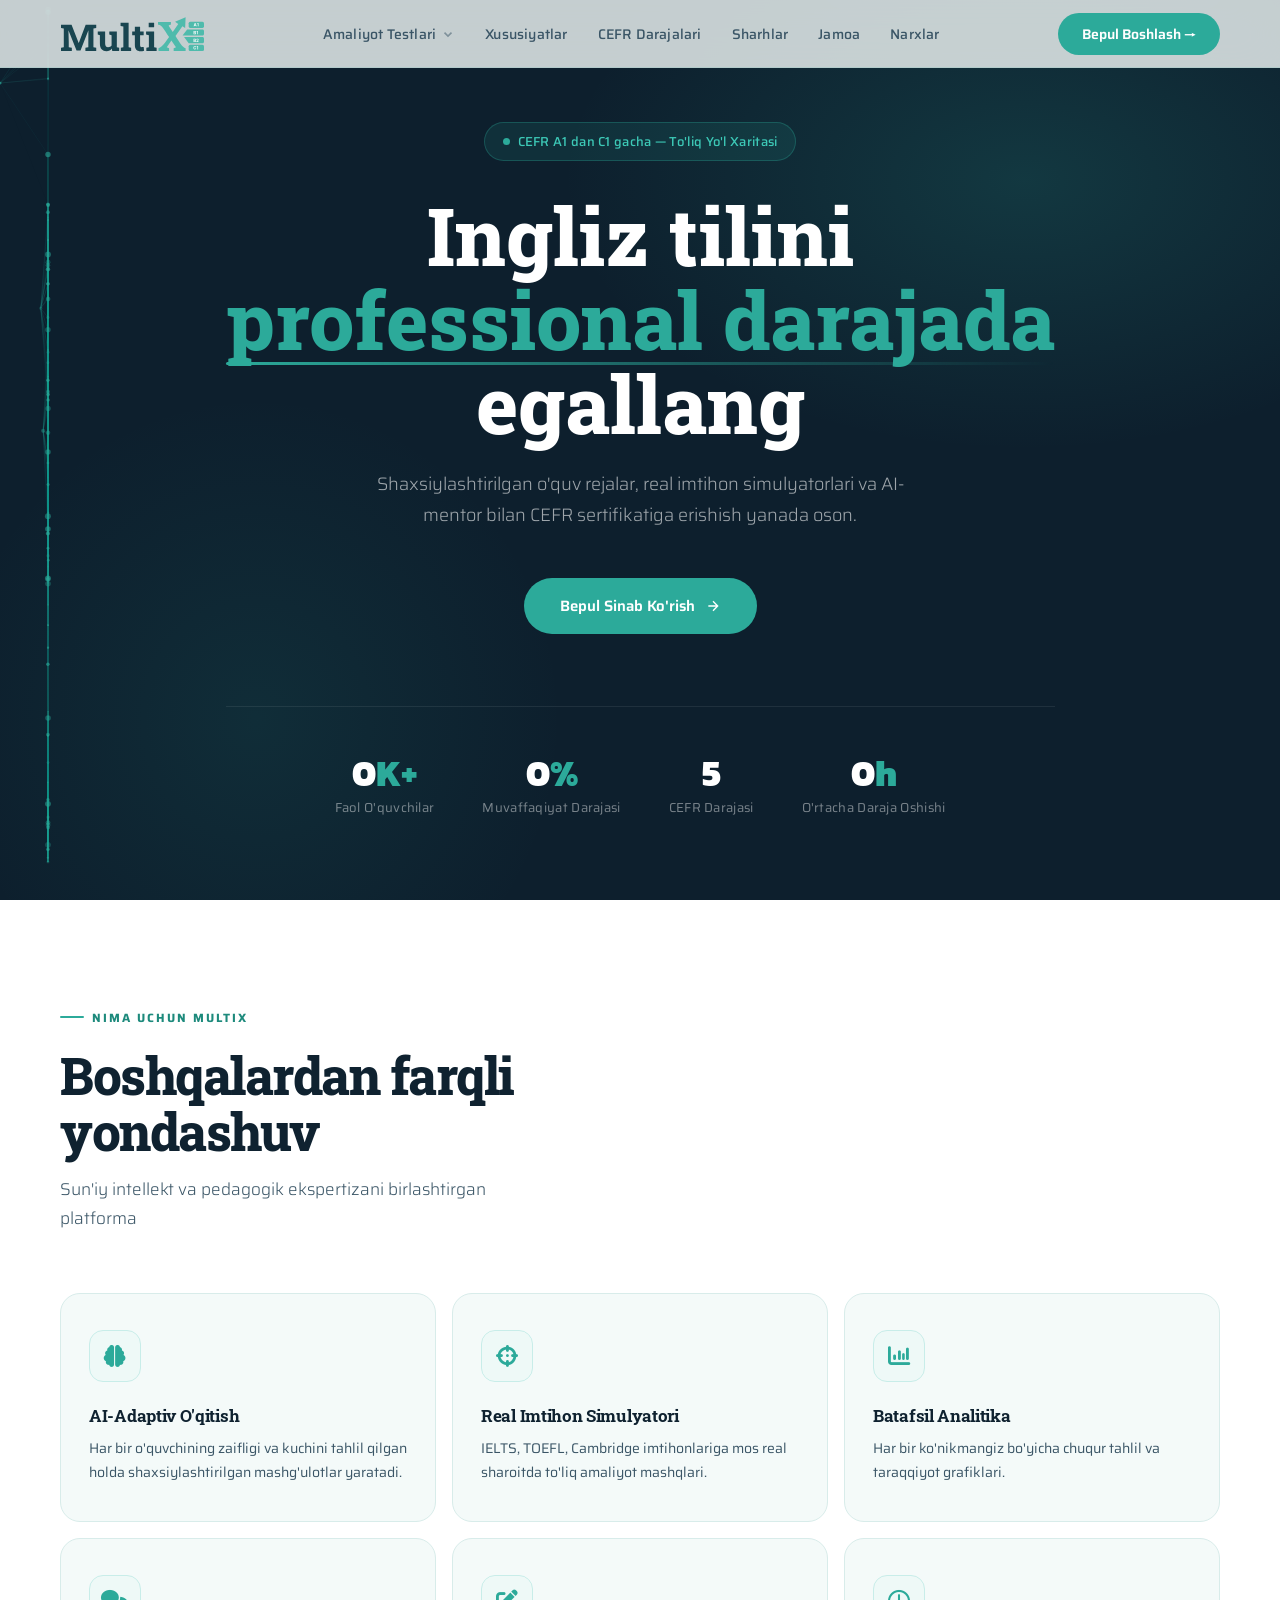
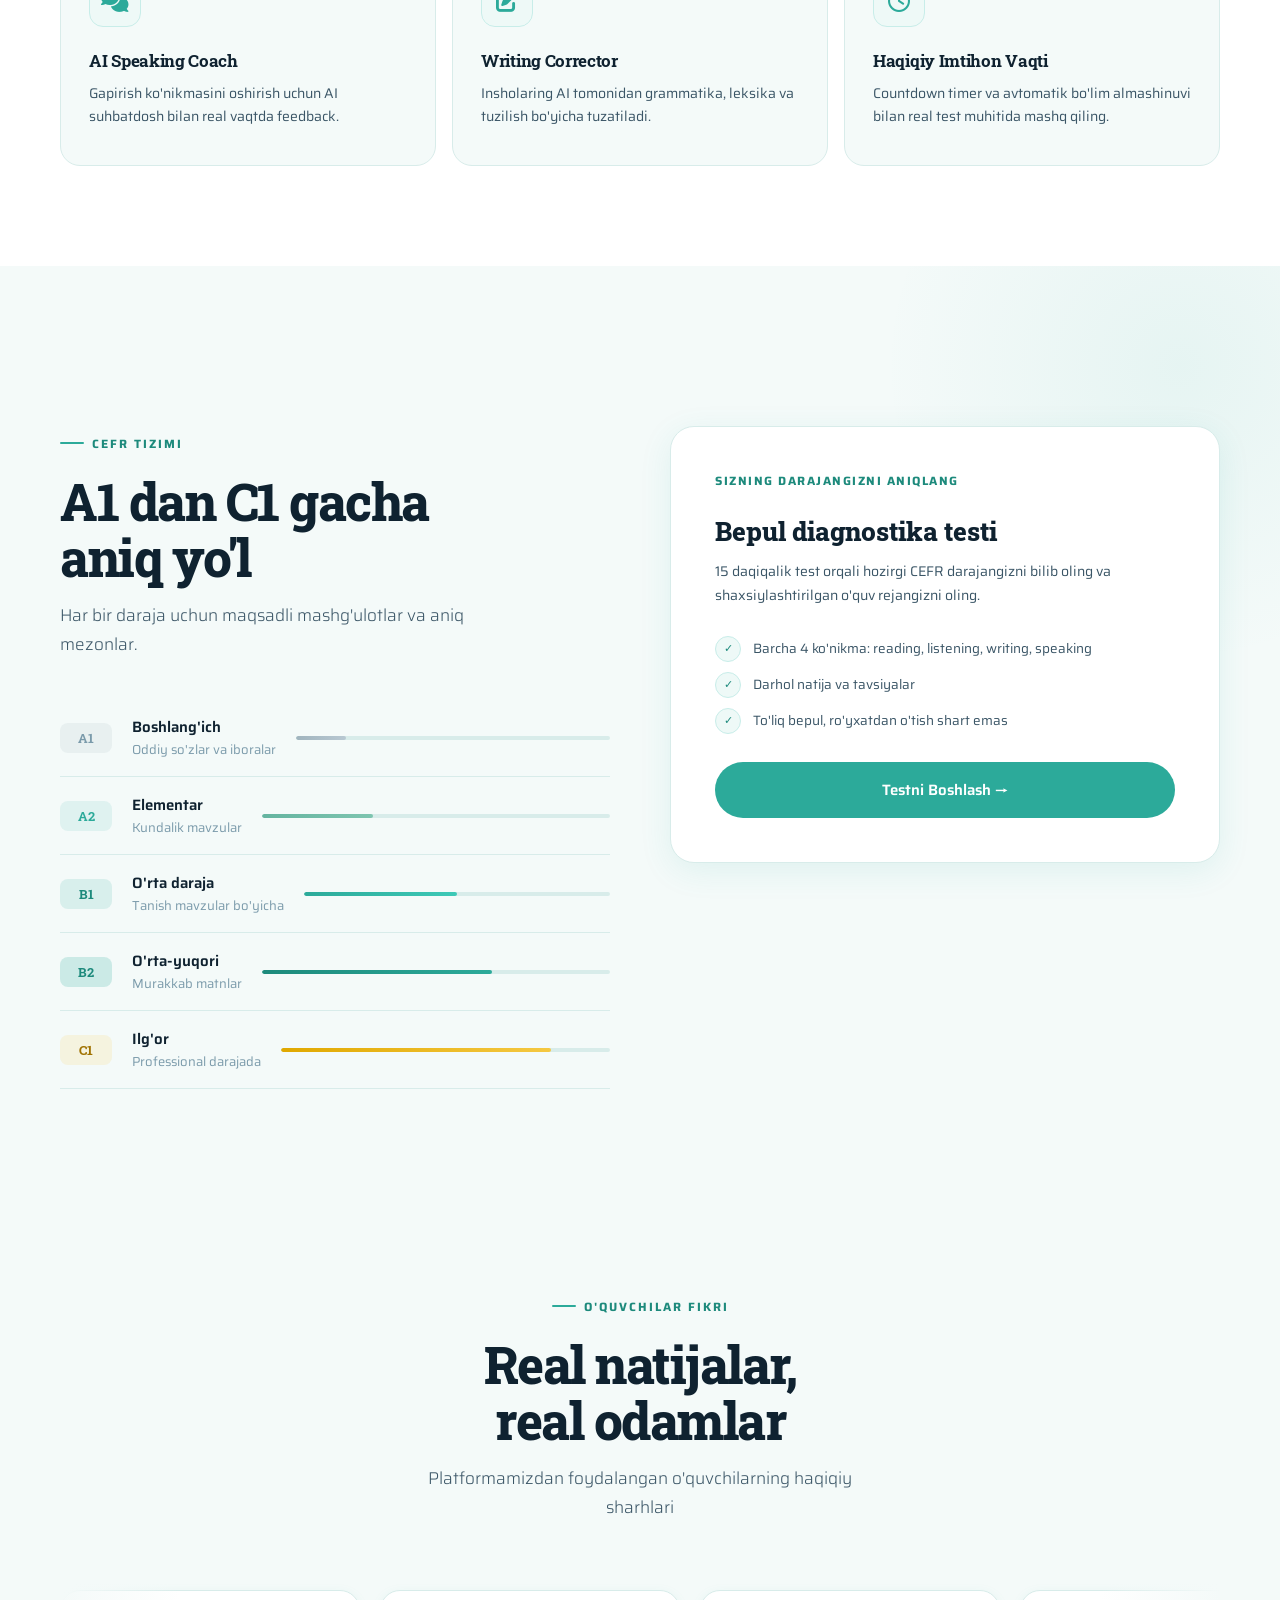
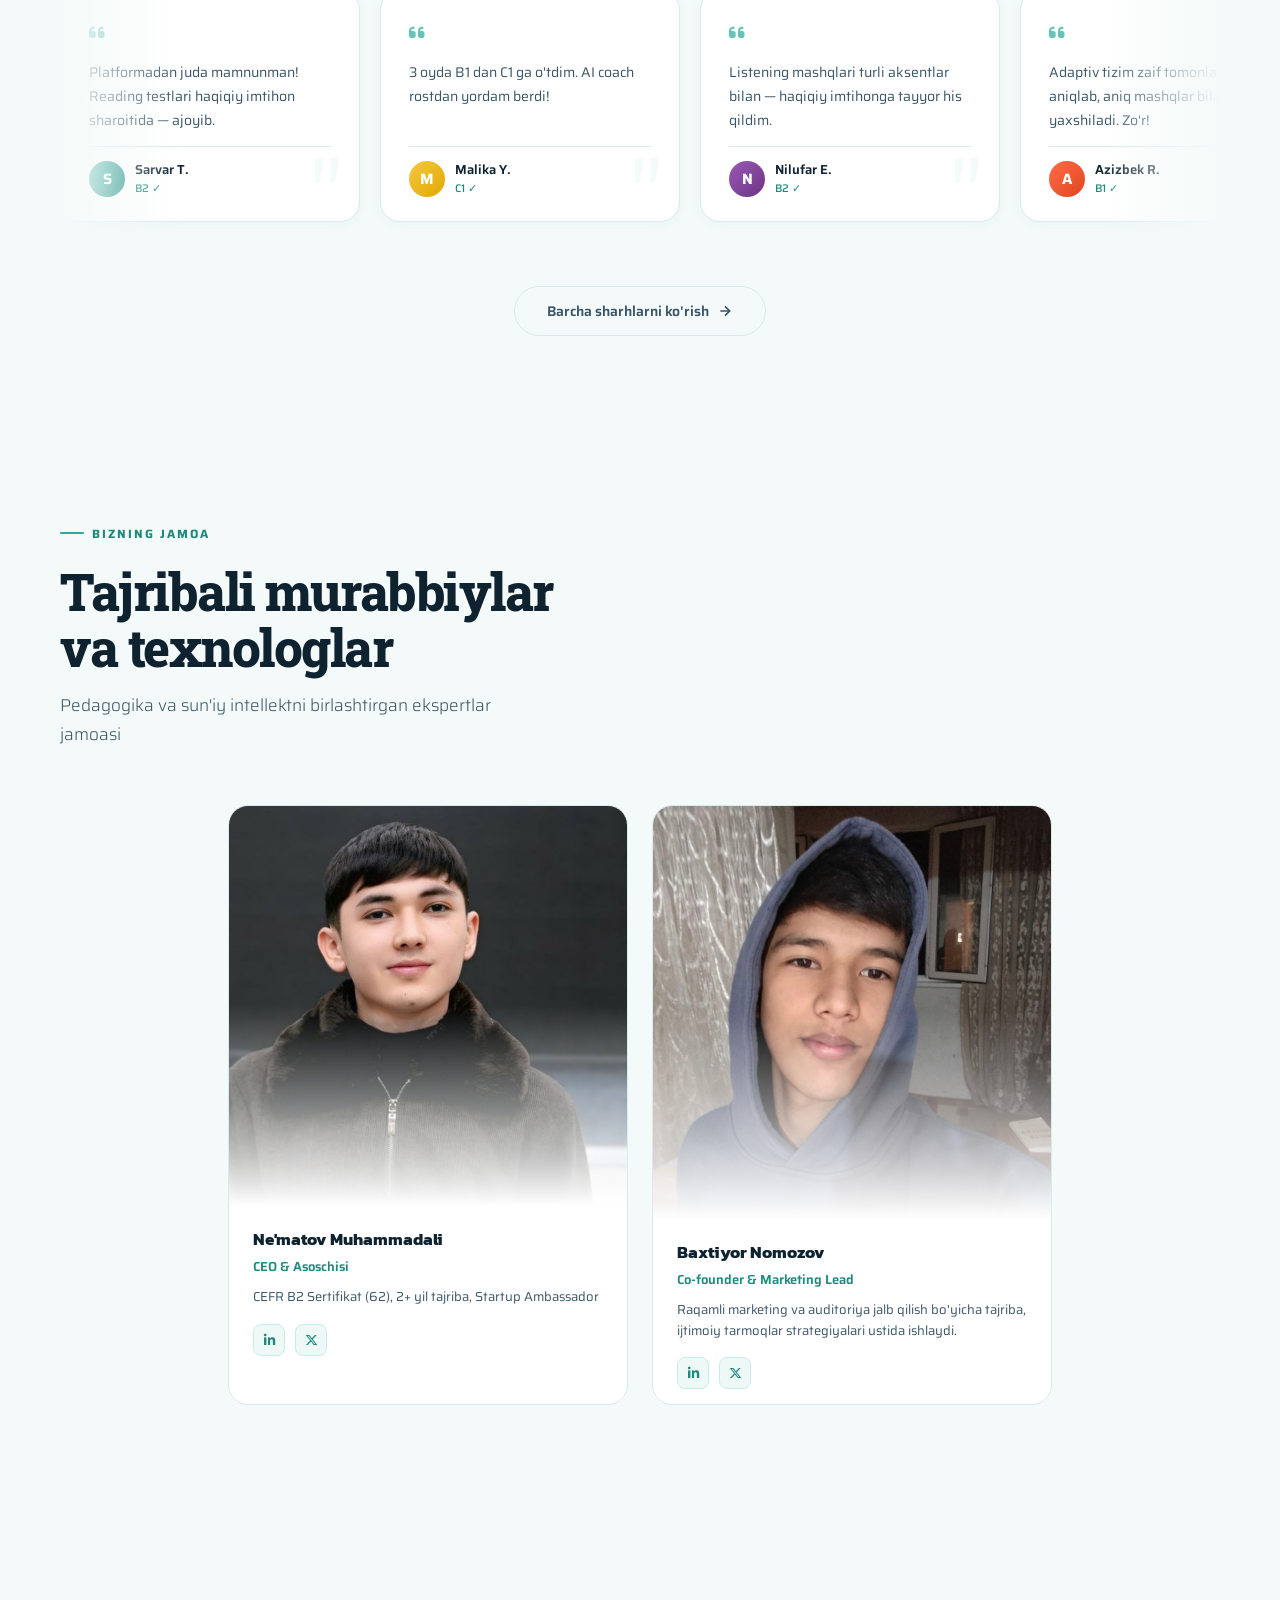
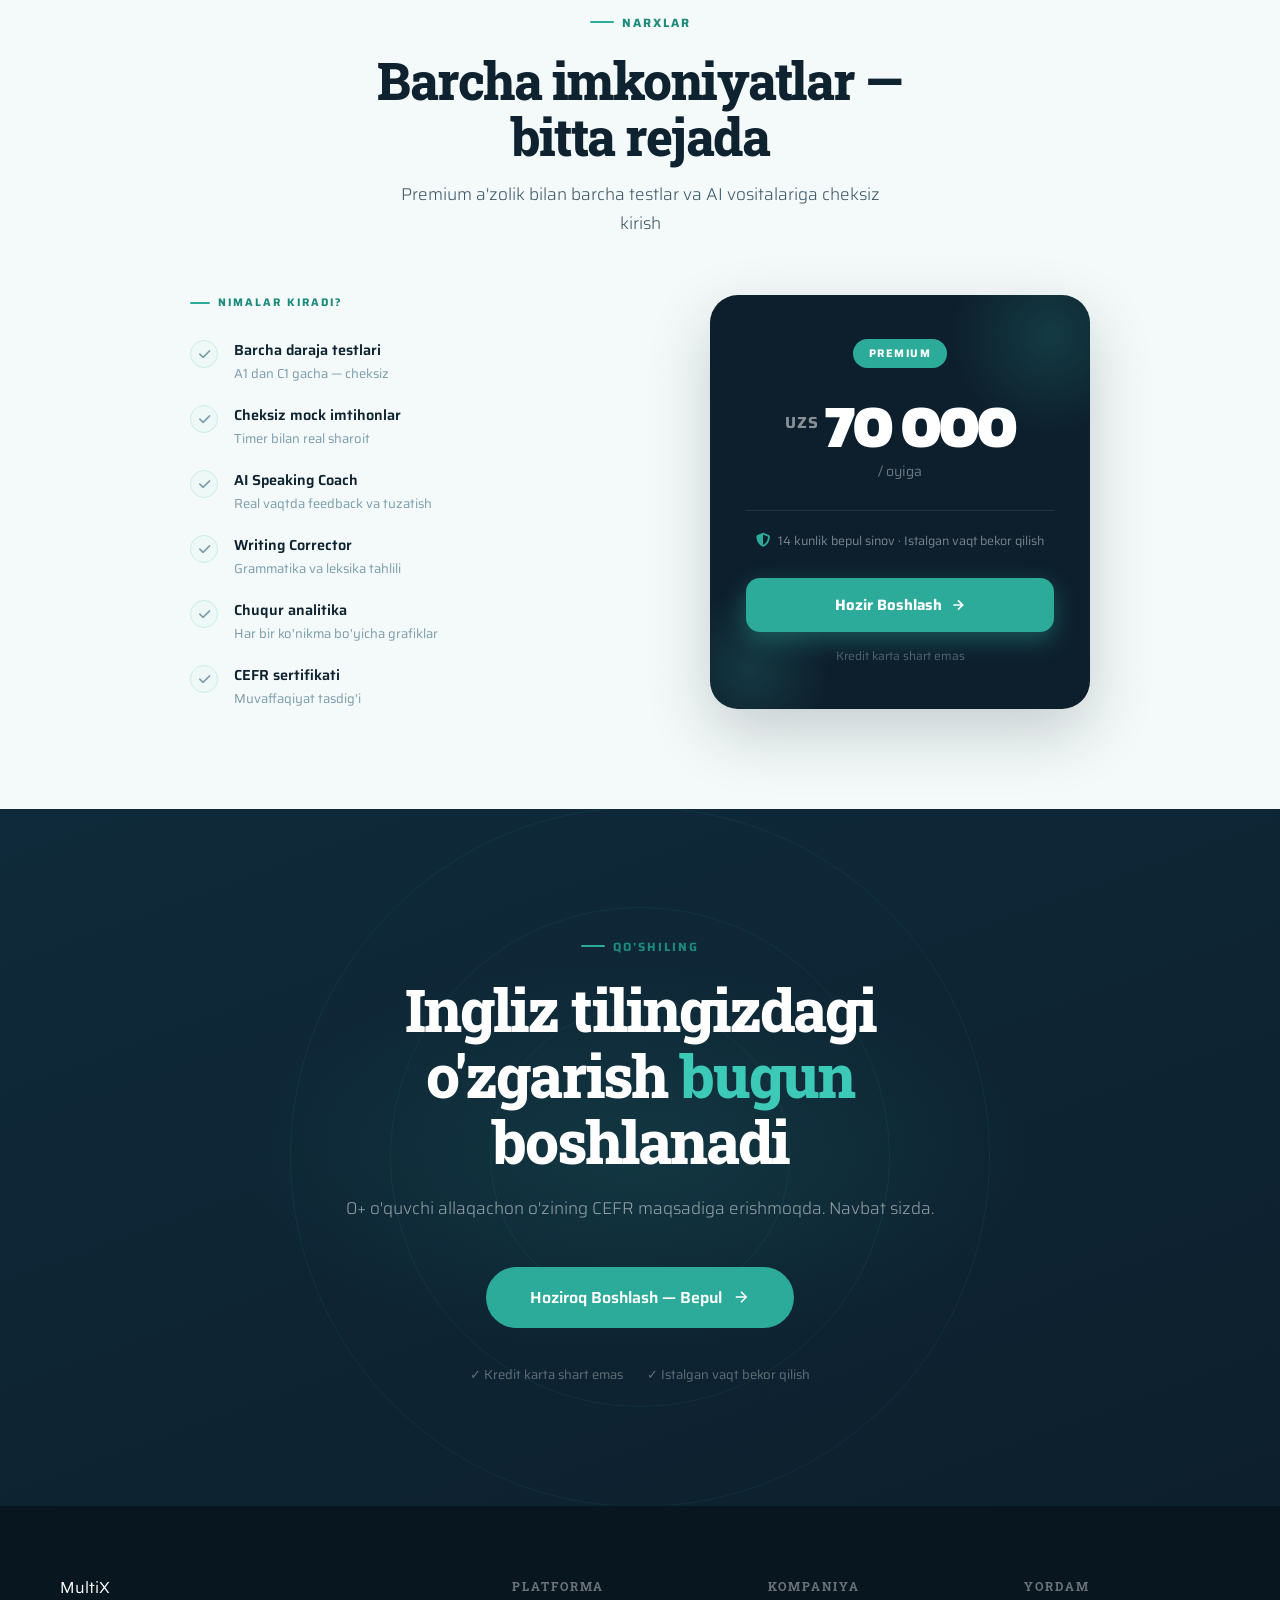
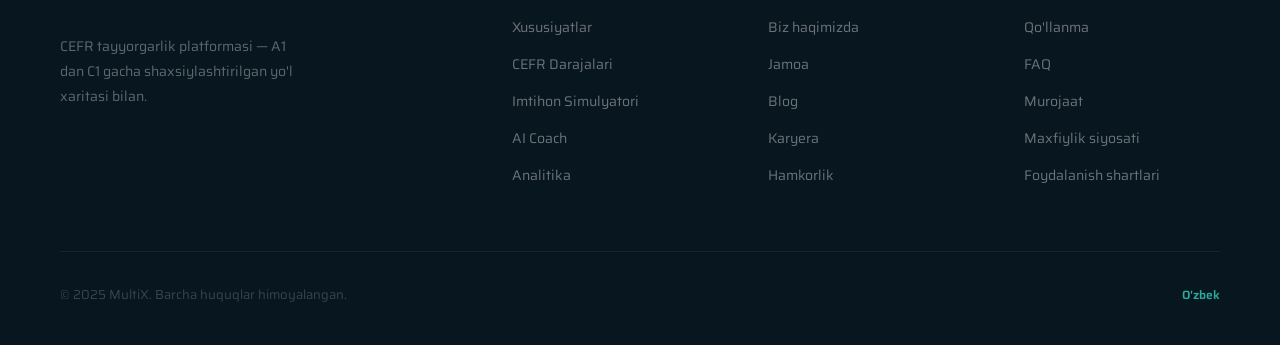
==== index.html @ 6c7e7032 "first commit" ====
<!DOCTYPE html>
<html lang="uz">
<head>
<meta charset="UTF-8">
<meta name="viewport" content="width=device-width, initial-scale=1.0">
<title>MultiX — CEFR Tayyorgarlik Platformasi</title>
<link rel="stylesheet" href="./Static/main.css">
<link rel="stylesheet" href="https://cdnjs.cloudflare.com/ajax/libs/font-awesome/6.5.0/css/all.min.css" crossorigin="anonymous"/>
<link href="https://fonts.googleapis.com/css2?family=Saira:wght@300;400;500;600;700;800&family=Roboto+Slab:wght@700;800&family=Kanit:wght@700;800&display=swap" rel="stylesheet">
<style>
.mi-reading  { background:linear-gradient(135deg,#1a3a5c,#234d7a); color:#5bb8ff; }
.mi-writing  { background:linear-gradient(135deg,#1a3a2c,#23613e); color:#4ede8a; }
.mi-listen   { background:linear-gradient(135deg,#3a1a4d,#5c2878); color:#c47eff; }
.mi-speaking { background:linear-gradient(135deg,#3d2a14,#6b4820); color:#ffaa55; }
.mi-mock     { background:linear-gradient(135deg,#1d2f3a,#244155); color:#4ec8ff; }
.mi-vocab    { background:linear-gradient(135deg,#2a1a3a,#4a2860); color:#e07fff; }
</style>
</head>
<body>

<div class="cursor" id="cursor"></div>
<div class="cursor-ring" id="cursorRing"></div>

<nav id="mainNav">
  <img class="logo" src="./Logo/MultiX.svg" alt="">
  <ul class="nav-links">
    <li id="navPractice">
      <button class="nav-dropdown-trigger" onclick="toggleDropdown('navPractice')">
        Amaliyot Testlari
        <svg class="nav-chevron" viewBox="0 0 20 20" fill="none" stroke="currentColor" stroke-width="2.2"><path d="M5 8l5 5 5-5"/></svg>
      </button>
      <div class="mega-dropdown">
        <div class="mega-header">CEFR ko'nikmalar bo'yicha</div>
        <div class="mega-grid">
          <a href="./Pages/dashboard.html" class="mega-item">
            <span class="mega-icon mi-reading"><i class="fa-solid fa-book-open"></i></span>
            <span class="mega-text">
              <span class="mega-title">Reading Test <span class="mega-badge new">Faol</span></span>
              <span class="mega-desc">Akademik matnlarni o'qib, savollarga javob bering</span>
            </span>
          </a>
          <a href="#" class="mega-item locked">
            <span class="mega-icon mi-writing"><i class="fa-solid fa-pen-nib"></i></span>
            <span class="mega-text">
              <span class="mega-title">Writing Test <span class="mega-badge soon">Tez Kunda</span></span>
              <span class="mega-desc">Insholar yozing, AI tuzatsin va ball bersin</span>
            </span>
          </a>
          <a href="./Pages/dashboard.html" class="mega-item">
            <span class="mega-icon mi-listen"><i class="fa-solid fa-headphones-simple"></i></span>
            <span class="mega-text">
              <span class="mega-title">Listening Test <span class="mega-badge new">Faol</span></span>
              <span class="mega-desc">Real audio parchalari, turli aksentlar bilan</span>
            </span>
          </a>
          <a href="#" class="mega-item locked">
            <span class="mega-icon mi-speaking"><i class="fa-solid fa-microphone-lines"></i></span>
            <span class="mega-text">
              <span class="mega-title">Speaking Test <span class="mega-badge soon">Tez Kunda</span></span>
              <span class="mega-desc">AI suhbatdosh bilan real intervyu muhiti</span>
            </span>
          </a>
          <a href="#" class="mega-item locked">
            <span class="mega-icon mi-mock"><i class="fa-solid fa-circle-check"></i></span>
            <span class="mega-text">
              <span class="mega-title">To'liq Mock Imtihon <span class="mega-badge soon">Tez Kunda</span></span>
              <span class="mega-desc">Timer bilan haqiqiy imtihon sharoiti</span>
            </span>
          </a>
          <a href="#" class="mega-item locked">
            <span class="mega-icon mi-vocab"><i class="fa-solid fa-spell-check"></i></span>
            <span class="mega-text">
              <span class="mega-title">Vocabulary Builder <span class="mega-badge soon">Tez Kunda</span></span>
              <span class="mega-desc">CEFR darajasiga mos so'zlar va flashcard</span>
            </span>
          </a>
        </div>
      </div>
    </li>
    <li><a href="#features">Xususiyatlar</a></li>
    <li><a href="#levels">CEFR Darajalari</a></li>
    <li><a href="#testimonials">Sharhlar</a></li>
    <li><a href="#team">Jamoa</a></li>
    <li><a href="#plans">Narxlar</a></li>
  </ul>
  <a href="./Pages/auth.html" class="nav-cta">Bepul Boshlash →</a>
</nav>

<!-- HERO -->
<section class="hero" id="home">
  <div class="hero-gradient"></div>
  <canvas id="heroCanvas"></canvas>
  <div class="hero-content">
    <div class="hero-badge"><div class="badge-dot"></div>CEFR A1 dan C1 gacha — To'liq Yo'l Xaritasi</div>
    <h1>Ingliz tilini<br><span class="line-teal">professional darajada</span><br>egallang</h1>
    <p>Shaxsiylashtirilgan o'quv rejalar, real imtihon simulyatorlari va AI-mentor bilan CEFR sertifikatiga erishish yanada oson.</p>
    <div class="hero-actions">
      <a href="./Pages/auth.html" class="btn-primary">
        Bepul Sinab Ko'rish
        <svg width="16" height="16" viewBox="0 0 24 24" fill="none" stroke="currentColor" stroke-width="2"><path d="M5 12h14M12 5l7 7-7 7"/></svg>
      </a>
    </div>
    <div class="hero-stats">
      <div class="stat-item"><div class="stat-num">0<span>K+</span></div><div class="stat-label">Faol O'quvchilar</div></div>
      <div class="stat-item"><div class="stat-num">0<span>%</span></div><div class="stat-label">Muvaffaqiyat Darajasi</div></div>
      <div class="stat-item"><div class="stat-num">5</div><div class="stat-label">CEFR Darajasi</div></div>
      <div class="stat-item"><div class="stat-num">0<span>h</span></div><div class="stat-label">O'rtacha Daraja Oshishi</div></div>
    </div>
  </div>
</section>

<!-- FEATURES -->
<section class="features" id="features">
  <div class="container">
    <div class="reveal">
      <div class="section-tag">Nima uchun MultiX</div>
      <h2 class="section-title">Boshqalardan farqli<br>yondashuv</h2>
      <p class="section-sub">Sun'iy intellekt va pedagogik ekspertizani birlashtirgan platforma</p>
    </div>
    <div class="features-grid reveal">
      <div class="feature-card"><div class="feature-icon"><i style="color:#2caa9a" class="fa-solid fa-brain"></i></div><h3>AI-Adaptiv O'qitish</h3><p>Har bir o'quvchining zaifligi va kuchini tahlil qilgan holda shaxsiylashtirilgan mashg'ulotlar yaratadi.</p></div>
      <div class="feature-card"><div class="feature-icon"><i style="color:#2caa9a" class="fa-solid fa-crosshairs"></i></div><h3>Real Imtihon Simulyatori</h3><p>IELTS, TOEFL, Cambridge imtihonlariga mos real sharoitda to'liq amaliyot mashqlari.</p></div>
      <div class="feature-card"><div class="feature-icon"><i style="color:#2caa9a" class="fa-solid fa-chart-column"></i></div><h3>Batafsil Analitika</h3><p>Har bir ko'nikmangiz bo'yicha chuqur tahlil va taraqqiyot grafiklari.</p></div>
      <div class="feature-card"><div class="feature-icon"><i style="color:#2caa9a" class="fa-solid fa-comments"></i></div><h3>AI Speaking Coach</h3><p>Gapirish ko'nikmasini oshirish uchun AI suhbatdosh bilan real vaqtda feedback.</p></div>
      <div class="feature-card"><div class="feature-icon"><i style="color:#2caa9a" class="fa-solid fa-pen-to-square"></i></div><h3>Writing Corrector</h3><p>Insholaring AI tomonidan grammatika, leksika va tuzilish bo'yicha tuzatiladi.</p></div>
      <div class="feature-card"><div class="feature-icon"><i style="color:#2caa9a" class="fa-regular fa-clock"></i></div><h3>Haqiqiy Imtihon Vaqti</h3><p>Countdown timer va avtomatik bo'lim almashinuvi bilan real test muhitida mashq qiling.</p></div>
    </div>
  </div>
</section>

<!-- CEFR LEVELS -->
<section class="levels" id="levels">
  <div class="container">
    <div class="levels-flex">
      <div class="levels-left reveal">
        <div class="section-tag">CEFR Tizimi</div>
        <h2 class="section-title">A1 dan C1 gacha<br>aniq yo'l</h2>
        <p class="section-sub" style="margin-bottom:40px">Har bir daraja uchun maqsadli mashg'ulotlar va aniq mezonlar.</p>
        <div class="level-bar">
          <div class="level-badge" style="background:rgba(160,180,190,0.15);color:#7a9aaa">A1</div>
          <div><div class="level-name">Boshlang'ich</div><div class="level-desc">Oddiy so'zlar va iboralar</div></div>
          <div class="level-track"><div class="level-fill" style="width:16%;background:linear-gradient(90deg,#a0b4be,#b8c8d2)"></div></div>
        </div>
        <div class="level-bar">
          <div class="level-badge" style="background:rgba(44,170,154,0.1);color:#2caa9a">A2</div>
          <div><div class="level-name">Elementar</div><div class="level-desc">Kundalik mavzular</div></div>
          <div class="level-track"><div class="level-fill" style="width:32%;background:linear-gradient(90deg,#64b4a0,#7ec5b0)"></div></div>
        </div>
        <div class="level-bar">
          <div class="level-badge" style="background:rgba(44,170,154,0.14);color:#1d8a7c">B1</div>
          <div><div class="level-name">O'rta daraja</div><div class="level-desc">Tanish mavzular bo'yicha</div></div>
          <div class="level-track"><div class="level-fill" style="width:50%;background:linear-gradient(90deg,#2caa9a,#3dc9b7)"></div></div>
        </div>
        <div class="level-bar">
          <div class="level-badge" style="background:rgba(44,170,154,0.2);color:#1d8a7c">B2</div>
          <div><div class="level-name">O'rta-yuqori</div><div class="level-desc">Murakkab matnlar</div></div>
          <div class="level-track"><div class="level-fill" style="width:66%;background:linear-gradient(90deg,#1d8a7c,#2caa9a)"></div></div>
        </div>
        <div class="level-bar">
          <div class="level-badge" style="background:rgba(245,200,66,0.14);color:#a07200">C1</div>
          <div><div class="level-name">Ilg'or</div><div class="level-desc">Professional darajada</div></div>
          <div class="level-track"><div class="level-fill" style="width:82%;background:linear-gradient(90deg,#e0a800,#f5c842)"></div></div>
        </div>
      </div>
      <div class="levels-right reveal reveal-delay-2">
        <div style="background:#fff;border-radius:24px;padding:44px;border:1px solid #d8ecea;box-shadow:0 8px 32px rgba(44,170,154,0.1)">
          <div style="font-size:12px;color:#1d8a7c;font-weight:700;text-transform:uppercase;letter-spacing:1.5px;margin-bottom:24px">Sizning darajangizni aniqlang</div>
          <div style="font-family:'Roboto Slab',serif;font-size:26px;font-weight:800;margin-bottom:12px;color:#0f2230">Bepul diagnostika testi</div>
          <p style="font-size:14px;color:#3a5566;line-height:1.7;margin-bottom:28px">15 daqiqalik test orqali hozirgi CEFR darajangizni bilib oling va shaxsiylashtirilgan o'quv rejangizni oling.</p>
          <div style="display:flex;flex-direction:column;gap:10px;margin-bottom:28px">
            <div style="display:flex;align-items:center;gap:12px;font-size:13.5px;color:#3a5566"><div style="width:26px;height:26px;background:#eef9f7;border:1px solid #c8ede9;border-radius:50%;display:flex;align-items:center;justify-content:center;color:#1d8a7c;font-size:11px;flex-shrink:0">✓</div>Barcha 4 ko'nikma: reading, listening, writing, speaking</div>
            <div style="display:flex;align-items:center;gap:12px;font-size:13.5px;color:#3a5566"><div style="width:26px;height:26px;background:#eef9f7;border:1px solid #c8ede9;border-radius:50%;display:flex;align-items:center;justify-content:center;color:#1d8a7c;font-size:11px;flex-shrink:0">✓</div>Darhol natija va tavsiyalar</div>
            <div style="display:flex;align-items:center;gap:12px;font-size:13.5px;color:#3a5566"><div style="width:26px;height:26px;background:#eef9f7;border:1px solid #c8ede9;border-radius:50%;display:flex;align-items:center;justify-content:center;color:#1d8a7c;font-size:11px;flex-shrink:0">✓</div>To'liq bepul, ro'yxatdan o'tish shart emas</div>
          </div>
          <a href="./Pages/auth.html"><button class="btn-primary" style="width:100%;justify-content:center;border:none;cursor:pointer">Testni Boshlash →</button></a>
        </div>
      </div>
    </div>
  </div>
</section>

<!-- ══ TESTIMONIALS — auto-scroll ticker ══ -->
<section class="testimonials" id="testimonials">
  <div class="container">
    <div class="reveal" style="text-align:center;margin-bottom:56px">
      <div class="section-tag" style="justify-content:center">O'quvchilar fikri</div>
      <h2 class="section-title">Real natijalar,<br>real odamlar</h2>
      <p class="section-sub" style="margin:0 auto">Platformamizdan foydalangan o'quvchilarning haqiqiy sharhlari</p>
    </div>
  </div>

  <!-- Ticker track — duplicated for infinite loop -->
  <div class="ticker-outer" id="tickerOuter">
    <div class="ticker-track" id="tickerTrack">
      <!-- JS injects cards here (approved feedbacks) -->
      <!-- Fallback static cards shown while loading -->
      <div class="tik-card">
        <div class="tik-quote"><i class="fa-solid fa-quote-left"></i></div>
        <p class="tik-text">Platformadan juda mamnunman! Reading testlari haqiqiy imtihon sharoitida — ajoyib.</p>
        <div class="tik-author"><div class="tik-avatar" style="background:linear-gradient(135deg,#2caa9a,#1d8a7c)">S</div><div><div class="tik-name">Sarvar T.</div><div class="tik-role">B2 ✓</div></div></div>
      </div>
      <div class="tik-card">
        <div class="tik-quote"><i class="fa-solid fa-quote-left"></i></div>
        <p class="tik-text">3 oyda B1 dan C1 ga o'tdim. AI coach rostdan yordam berdi!</p>
        <div class="tik-author"><div class="tik-avatar" style="background:linear-gradient(135deg,#f5c842,#e0a800)">M</div><div><div class="tik-name">Malika Y.</div><div class="tik-role">C1 ✓</div></div></div>
      </div>
      <div class="tik-card">
        <div class="tik-quote"><i class="fa-solid fa-quote-left"></i></div>
        <p class="tik-text">Listening mashqlari turli aksentlar bilan — haqiqiy imtihonga tayyor his qildim.</p>
        <div class="tik-author"><div class="tik-avatar" style="background:linear-gradient(135deg,#9b59b6,#6c3483)">N</div><div><div class="tik-name">Nilufar E.</div><div class="tik-role">B2 ✓</div></div></div>
      </div>
      <div class="tik-card">
        <div class="tik-quote"><i class="fa-solid fa-quote-left"></i></div>
        <p class="tik-text">Adaptiv tizim zaif tomonlarimni aniqlab, aniq mashqlar bilan yaxshiladi. Zo'r!</p>
        <div class="tik-author"><div class="tik-avatar" style="background:linear-gradient(135deg,#ff6b47,#e0461e)">A</div><div><div class="tik-name">Azizbek R.</div><div class="tik-role">B1 ✓</div></div></div>
      </div>
      <div class="tik-card">
        <div class="tik-quote"><i class="fa-solid fa-quote-left"></i></div>
        <p class="tik-text">Writing corrector esselarimni ancha yaxshiladi. Ustoz o'rnini bosdi desam bo'ladi.</p>
        <div class="tik-author"><div class="tik-avatar" style="background:linear-gradient(135deg,#27ae60,#1e8449)">J</div><div><div class="tik-name">Jasur M.</div><div class="tik-role">C1 ✓</div></div></div>
      </div>
      <div class="tik-card">
        <div class="tik-quote"><i class="fa-solid fa-quote-left"></i></div>
        <p class="tik-text">A2 dan boshlagan edim, endi C1 testiga tayyorlanaman. Reja aniq, progress ko'rinib turibdi!</p>
        <div class="tik-author"><div class="tik-avatar" style="background:linear-gradient(135deg,#e74c3c,#c0392b)">D</div><div><div class="tik-name">Dilnoza K.</div><div class="tik-role">B2 ✓</div></div></div>
      </div>
    </div>
  </div>

  <!-- View More button -->
  <div style="text-align:center;margin-top:44px">
    <a href="./Pages/reviews.html" class="testimonials-viewmore-btn">
      Barcha sharhlarni ko'rish
      <svg width="16" height="16" viewBox="0 0 24 24" fill="none" stroke="currentColor" stroke-width="2.5"><path d="M5 12h14M12 5l7 7-7 7"/></svg>
    </a>
  </div>
</section>

<!-- TEAM -->
<section class="team" id="team">
  <div class="container">
    <div class="reveal">
      <div class="section-tag">Bizning Jamoa</div>
      <h2 class="section-title">Tajribali murabbiylar<br>va texnologlar</h2>
      <p class="section-sub">Pedagogika va sun'iy intellektni birlashtirgan ekspertlar jamoasi</p>
    </div>
    <div class="team-grid">
      <div class="team-card reveal reveal-delay-1">
        <div class="team-img" style="background:linear-gradient(160deg,#d0ece9,#b8ddd8)"><img src="./team/MuhammadaliNematov.png" alt="Ne'matov Muhammadali"></div>
        <div class="team-info">
          <div class="team-name">Ne'matov Muhammadali</div>
          <div class="team-role">CEO &amp; Asoschisi</div>
          <div class="team-bio">CEFR B2 Sertifikat (62), 2+ yil tajriba, Startup Ambassador</div>
          <div class="team-socials"><a class="social-btn" href="#"><i class="fa-brands fa-linkedin-in"></i></a><a class="social-btn" href="#"><i class="fa-brands fa-x-twitter"></i></a></div>
        </div>
      </div>
      <div class="team-card reveal reveal-delay-2">
        <div class="team-img" style="background:linear-gradient(160deg,#d0ece9,#b8ddd8)"><img src="./team/BaxtiyorNomozov.png" alt="Baxtiyor Nomozov"></div>
        <div class="team-info">
          <div class="team-name">Baxtiyor Nomozov</div>
          <div class="team-role">Co-founder &amp; Marketing Lead</div>
          <div class="team-bio">Raqamli marketing va auditoriya jalb qilish bo'yicha tajriba, ijtimoiy tarmoqlar strategiyalari ustida ishlaydi.</div>
          <div class="team-socials"><a class="social-btn" href="#"><i class="fa-brands fa-linkedin-in"></i></a><a class="social-btn" href="#"><i class="fa-brands fa-x-twitter"></i></a></div>
        </div>
      </div>
    </div>
  </div>
</section>

<!-- ══ PLANS — single premium plan ══ -->
<section class="plans" id="plans">
  <div class="container">
    <div class="reveal" style="text-align:center">
      <div class="section-tag" style="justify-content:center">Narxlar</div>
      <h2 class="section-title">Barcha imkoniyatlar —<br>bitta rejada</h2>
      <p class="section-sub" style="margin:0 auto 56px">Premium a'zolik bilan barcha testlar va AI vositalariga cheksiz kirish</p>
    </div>

    <div class="plan-solo-wrap reveal">
      <!-- Left: features list -->
      <div class="plan-solo-left">
        <div class="plan-solo-tag">Nimalar kiradi?</div>
        <ul class="plan-solo-features">
          <li><span class="psf-check"><i class="fa-solid fa-check"></i></span><div><strong>Barcha daraja testlari</strong><span>A1 dan C1 gacha — cheksiz</span></div></li>
          <li><span class="psf-check"><i class="fa-solid fa-check"></i></span><div><strong>Cheksiz mock imtihonlar</strong><span>Timer bilan real sharoit</span></div></li>
          <li><span class="psf-check"><i class="fa-solid fa-check"></i></span><div><strong>AI Speaking Coach</strong><span>Real vaqtda feedback va tuzatish</span></div></li>
          <li><span class="psf-check"><i class="fa-solid fa-check"></i></span><div><strong>Writing Corrector</strong><span>Grammatika va leksika tahlili</span></div></li>
          <li><span class="psf-check"><i class="fa-solid fa-check"></i></span><div><strong>Chuqur analitika</strong><span>Har bir ko'nikma bo'yicha grafiklar</span></div></li>
          <li><span class="psf-check"><i class="fa-solid fa-check"></i></span><div><strong>CEFR sertifikati</strong><span>Muvaffaqiyat tasdig'i</span></div></li>
        </ul>
      </div>

      <!-- Right: price card -->
      <div class="plan-solo-card">
        <div class="plan-solo-badge">Premium</div>
        <div class="plan-solo-price">
          <span class="psp-currency">UZS</span>
          <span class="psp-amount">70 000</span>
        </div>
        <div class="plan-solo-period">/ oyiga</div>

        <div class="plan-solo-divider"></div>

        <div class="plan-solo-guarantee">
          <i class="fa-solid fa-shield-halved"></i>
          <span>14 kunlik bepul sinov · Istalgan vaqt bekor qilish</span>
        </div>

        <a href="./Pages/auth.html" class="plan-solo-btn">
          Hozir Boshlash
          <svg width="16" height="16" viewBox="0 0 24 24" fill="none" stroke="currentColor" stroke-width="2.5"><path d="M5 12h14M12 5l7 7-7 7"/></svg>
        </a>

        <p class="plan-solo-note">Kredit karta shart emas</p>

        <!-- decorative orbs -->
        <div class="psc-orb psc-orb-1"></div>
        <div class="psc-orb psc-orb-2"></div>
      </div>
    </div>
  </div>
</section>

<!-- CTA -->
<section class="cta-section" id="join">
  <div class="cta-rings">
    <div class="cta-ring" style="width:300px;height:300px;animation-delay:0s"></div>
    <div class="cta-ring" style="width:500px;height:500px;animation-delay:1.3s"></div>
    <div class="cta-ring" style="width:700px;height:700px;animation-delay:2.6s"></div>
  </div>
  <div class="cta-inner reveal">
    <div class="section-tag" style="justify-content:center">Qo'shiling</div>
    <h2>Ingliz tilingizdagi<br>o'zgarish <span style="color:#3dc9b7">bugun</span><br>boshlanadi</h2>
    <p>0+ o'quvchi allaqachon o'zining CEFR maqsadiga erishmoqda. Navbat sizda.</p>
    <div class="cta-btns">
      <a href="./Pages/auth.html" class="btn-primary" style="font-size:16px;padding:18px 44px">
        Hoziroq Boshlash — Bepul
        <svg width="18" height="18" viewBox="0 0 24 24" fill="none" stroke="currentColor" stroke-width="2"><path d="M5 12h14M12 5l7 7-7 7"/></svg>
      </a>
    </div>
    <div style="margin-top:36px;font-size:13px;color:rgba(255,255,255,0.35);display:flex;gap:24px;justify-content:center;flex-wrap:wrap">
      <span>✓ Kredit karta shart emas</span>
      <span>✓ Istalgan vaqt bekor qilish</span>
    </div>
  </div>
</section>

<!-- FOOTER -->
<footer>
  <div class="footer-top">
    <div class="footer-brand">
      <div class="logo" style="color:#fff">Multi<span>X</span></div>
      <p>CEFR tayyorgarlik platformasi — A1 dan C1 gacha shaxsiylashtirilgan yo'l xaritasi bilan.</p>
    </div>
    <div class="footer-col"><h4>Platforma</h4><ul><li><a href="#">Xususiyatlar</a></li><li><a href="#">CEFR Darajalari</a></li><li><a href="#">Imtihon Simulyatori</a></li><li><a href="#">AI Coach</a></li><li><a href="#">Analitika</a></li></ul></div>
    <div class="footer-col"><h4>Kompaniya</h4><ul><li><a href="#">Biz haqimizda</a></li><li><a href="#">Jamoa</a></li><li><a href="#">Blog</a></li><li><a href="#">Karyera</a></li><li><a href="#">Hamkorlik</a></li></ul></div>
    <div class="footer-col"><h4>Yordam</h4><ul><li><a href="#">Qo'llanma</a></li><li><a href="#">FAQ</a></li><li><a href="#">Murojaat</a></li><li><a href="#">Maxfiylik siyosati</a></li><li><a href="#">Foydalanish shartlari</a></li></ul></div>
  </div>
  <div class="footer-bottom">
    <div class="footer-copy">© 2025 MultiX. Barcha huquqlar himoyalangan.</div>
    <div class="footer-langs">
      <button class="lang-btn active">O'zbek</button>
    </div>
  </div>
</footer>

<script>
/* ══ CURSOR ══ */
const cursor = document.getElementById('cursor');
const ring   = document.getElementById('cursorRing');
let mx=0, my=0, rx=0, ry=0;
document.addEventListener('mousemove', e => { mx=e.clientX; my=e.clientY; cursor.style.left=mx+'px'; cursor.style.top=my+'px'; });
(function animateRing(){ rx+=(mx-rx)*.1; ry+=(my-ry)*.1; ring.style.left=rx+'px'; ring.style.top=ry+'px'; requestAnimationFrame(animateRing); })();
const hoverEls='a,button,.feature-card,.tcard,.team-card,.plan-card,.level-bar,.mega-item,.tik-card';
document.querySelectorAll(hoverEls).forEach(el=>{ el.addEventListener('mouseenter',()=>{ cursor.classList.add('hover'); ring.classList.add('hover'); }); el.addEventListener('mouseleave',()=>{ cursor.classList.remove('hover'); ring.classList.remove('hover'); }); });
document.addEventListener('mousedown',()=>ring.classList.add('clicking'));
document.addEventListener('mouseup',()=>ring.classList.remove('clicking'));

/* ══ DROPDOWN ══ */
function toggleDropdown(id){ const li=document.getElementById(id); const isOpen=li.classList.contains('open'); document.querySelectorAll('.nav-links > li').forEach(l=>l.classList.remove('open')); if(!isOpen) li.classList.add('open'); }
document.addEventListener('click',e=>{ if(!e.target.closest('.nav-links')) document.querySelectorAll('.nav-links > li').forEach(l=>l.classList.remove('open')); });

/* ══ HERO CANVAS ══ */
const canvas=document.getElementById('heroCanvas'); const ctx=canvas.getContext('2d');
function resize(){ canvas.width=canvas.offsetWidth; canvas.height=canvas.offsetHeight; }
resize(); window.addEventListener('resize',resize);
let mouse={x:window.innerWidth/2,y:window.innerHeight/2};
canvas.parentElement.addEventListener('mousemove',e=>{ const r=canvas.getBoundingClientRect(); mouse.x=e.clientX-r.left; mouse.y=e.clientY-r.top; });
const nodes=Array.from({length:80},()=>({ x:Math.random()*window.innerWidth, y:Math.random()*window.innerHeight, vx:(Math.random()-.5)*.4, vy:(Math.random()-.5)*.4, r:Math.random()*2.5+.5, op:Math.random()*.5+.2 }));
(function draw(){ ctx.clearRect(0,0,canvas.width,canvas.height); nodes.forEach(n=>{ n.x+=n.vx; n.y+=n.vy; const dx=n.x-mouse.x,dy=n.y-mouse.y,d=Math.hypot(dx,dy); if(d<120){const f=(120-d)/120; n.vx+=(dx/d)*f*.4; n.vy+=(dy/d)*f*.4;} if(Math.hypot(n.vx,n.vy)>1.5){n.vx*=.95;n.vy*=.95;} n.vx*=.99; n.vy*=.99; if(n.x<0||n.x>canvas.width) n.vx*=-1; if(n.y<0||n.y>canvas.height) n.vy*=-1; n.x=Math.max(0,Math.min(canvas.width,n.x)); n.y=Math.max(0,Math.min(canvas.height,n.y)); }); for(let i=0;i<nodes.length;i++) for(let j=i+1;j<nodes.length;j++){ const a=nodes[i],b=nodes[j],d=Math.hypot(a.x-b.x,a.y-b.y); if(d<140){ctx.beginPath();ctx.strokeStyle=`rgba(44,170,154,${(1-d/140)*.18})`;ctx.lineWidth=.8;ctx.moveTo(a.x,a.y);ctx.lineTo(b.x,b.y);ctx.stroke();} } nodes.forEach(n=>{ const d=Math.hypot(n.x-mouse.x,n.y-mouse.y),glow=d<120?1-d/120:0; ctx.beginPath();ctx.arc(n.x,n.y,n.r+glow*2,0,Math.PI*2); ctx.fillStyle=`rgba(44,170,154,${n.op+glow*.4})`;ctx.fill(); if(glow>.3){ctx.beginPath();ctx.arc(n.x,n.y,n.r+6,0,Math.PI*2);ctx.fillStyle=`rgba(44,170,154,${glow*.08})`;ctx.fill();} }); requestAnimationFrame(draw); })();

/* ══ SCROLL REVEAL ══ */
const ro=new IntersectionObserver(entries=>entries.forEach(e=>{ if(e.isIntersecting) e.target.classList.add('visible'); }),{threshold:.12});
document.querySelectorAll('.reveal').forEach(el=>ro.observe(el));

/* ══ NAV SCROLL ══ */
window.addEventListener('scroll',()=>document.getElementById('mainNav').classList.toggle('scrolled',window.scrollY>60));

/* ══ SMOOTH SCROLL ══ */
document.querySelectorAll('a[href^="#"]').forEach(a=>a.addEventListener('click',e=>{ const t=document.querySelector(a.getAttribute('href')); if(t){e.preventDefault();t.scrollIntoView({behavior:'smooth'});} }));

/* ══ TESTIMONIALS TICKER ══ */
(async function initTicker(){
  const API = 'http://127.0.0.1:8000';
  const track = document.getElementById('tickerTrack');

  // Try to load approved feedbacks from API
  try {
    const res = await fetch(`${API}/feedback/approved`);
    if(res.ok){
      const feedbacks = await res.json();
      if(feedbacks.length >= 2){
        // Replace static cards with live data
        const colors = [
          'linear-gradient(135deg,#2caa9a,#1d8a7c)',
          'linear-gradient(135deg,#f5c842,#e0a800)',
          'linear-gradient(135deg,#9b59b6,#6c3483)',
          'linear-gradient(135deg,#ff6b47,#e0461e)',
          'linear-gradient(135deg,#27ae60,#1e8449)',
          'linear-gradient(135deg,#3498db,#1a5276)',
          'linear-gradient(135deg,#e74c3c,#c0392b)',
        ];
        track.innerHTML = feedbacks.map((fb, i) => `
          <div class="tik-card">
            <div class="tik-quote"><i class="fa-solid fa-quote-left"></i></div>
            <p class="tik-text">${fb.message}</p>
            <div class="tik-author">
              <div class="tik-avatar" style="background:${colors[i % colors.length]}">${(fb.user_name||'A').charAt(0).toUpperCase()}</div>
              <div>
                <div class="tik-name">${fb.user_name || 'Anonymous'}</div>
                ${fb.rating ? `<div class="tik-role">${'★'.repeat(fb.rating)}${'☆'.repeat(5-fb.rating)}</div>` : '<div class="tik-role">MultiX o\'quvchisi</div>'}
              </div>
            </div>
          </div>
        `).join('');
      }
    }
  } catch(e){}

  // Duplicate cards for seamless loop
  track.innerHTML += track.innerHTML;

  // Pause on hover
  const outer = document.getElementById('tickerOuter');
  outer.addEventListener('mouseenter', () => track.style.animationPlayState = 'paused');
  outer.addEventListener('mouseleave', () => track.style.animationPlayState = 'running');
})();
</script>
</body>
</html>
---- Static/main.css ----
/* Google Fonts */
@import url("https://fonts.googleapis.com/css2?family=Saira:ital,wght@0,100..900;1,100..900&display=swap");
@import url("https://fonts.googleapis.com/css2?family=Roboto+Slab:wght@100..900&display=swap");
@import url("https://fonts.googleapis.com/css2?family=Kanit:ital,wght@0,100;0,200;0,300;0,400;0,500;0,600;0,700;0,800;0,900;1,100;1,200;1,300;1,400;1,500;1,600;1,700;1,800;1,900&display=swap");

/* ── LIGHT MODE TOKENS ───────────────────────────── */
:root {
  --teal:        #2caa9a;
  --teal-light:  #3dc9b7;
  --teal-dark:   #1d8a7c;
  --teal-faint:  #eef9f7;
  --teal-soft:   #c8ede9;

  /* Light backgrounds */
  --bg:          #f4faf9;
  --bg-2:        #eaf4f2;
  --surface:     #ffffff;
  --surface-2:   #f0f7f6;

  /* Navy kept only for hero section */
  --navy:        #0d1f2d;
  --navy-light:  #162736;

  /* Text */
  --text:        #0f2230;
  --text-2:      #3a5566;
  --text-3:      #7a9aaa;

  --border:      #d8ecea;
  --white:       #ffffff;
  --accent:      #ff6b47;
  --gold:        #f5c842;

  --shadow-sm:   0 2px 8px rgba(44,170,154,0.08);
  --shadow-md:   0 8px 32px rgba(44,170,154,0.12);
}

* { margin: 0; padding: 0; box-sizing: border-box; }
html { scroll-behavior: smooth; }

body {
  font-family: "Saira", sans-serif;
  background: var(--bg);
  color: var(--text);
  overflow-x: hidden;
  
}

/* ══════════════════════════════════════════════════
   CUSTOM CURSOR — crosshair + dot style
══════════════════════════════════════════════════ */



/* ══════════════════════════════════════════════════
   NAV — light glass
══════════════════════════════════════════════════ */
nav {
  position: fixed; top: 0; left: 0; right: 0;
  z-index: 200;
  padding: 0 60px;
  height: 68px;
  display: flex;
  align-items: center;
  justify-content: space-between;
  background: rgba(244,250,249,0.80);
  backdrop-filter: blur(20px);
  -webkit-backdrop-filter: blur(20px);
  border-bottom: 1px solid rgba(44,170,154,0.12);
  transition: background 0.4s, box-shadow 0.4s;
}
nav.scrolled {
  background: rgba(244,250,249,0.97);
  box-shadow: 0 2px 16px rgba(44,170,154,0.1);
}

.logo {
  height: 43px;
  transition: transform 0.3s;
  margin-top: -3px;
}

.nav-links {
  display: flex;
  align-items: center;
  gap: 2px;
  list-style: none;
}

.nav-links > li { position: relative; }

.nav-links > li > a,
.nav-dropdown-trigger {
  display: inline-flex;
  align-items: center;
  gap: 5px;
  padding: 8px 14px;
  border-radius: 10px;
  color: var(--text-2);
  text-decoration: none;
  font-size: 14px;
  font-weight: 500;
  letter-spacing: 0.2px;
  background: transparent;
  border: none;
  cursor: none;
  font-family: "Saira", sans-serif;
  transition: color 0.2s, background 0.2s;
  white-space: nowrap;
}
.nav-links > li > a:hover,
.nav-dropdown-trigger:hover {
  color: var(--teal-dark);
  background: var(--teal-faint);
}

.nav-chevron {
  width: 14px; height: 14px;
  opacity: 0.5;
  transition: transform 0.3s, opacity 0.3s;
  flex-shrink: 0;
  stroke: var(--text-2);
}
.nav-links > li.open .nav-chevron {
  transform: rotate(180deg);
  opacity: 1;
}

/* ── MEGA DROPDOWN (light) ── */
.mega-dropdown {
  position: absolute;
  top: calc(100% + 10px);
  left: 50%;
  transform: translateX(-50%) translateY(6px);
  width: 460px;
  background: var(--white);
  border: 1px solid var(--border);
  border-radius: 16px;
  padding: 6px;
  box-shadow: 0 16px 48px rgba(44,170,154,0.14), 0 2px 8px rgba(0,0,0,0.06);
  opacity: 0;
  pointer-events: none;
  transition: opacity 0.25s ease, transform 0.25s ease;
  z-index: 300;
}
.mega-dropdown::before {
  content: '';
  position: absolute;
  top: -6px; left: 50%;
  transform: translateX(-50%);
  width: 12px; height: 12px;
  background: var(--white);
  border-left: 1px solid var(--border);
  border-top: 1px solid var(--border);
  rotate: 45deg;
  border-radius: 3px 0 0 0;
}
.nav-links > li.open .mega-dropdown {
  opacity: 1;
  pointer-events: all;
  transform: translateX(-50%) translateY(0);
}

.mega-header {
  padding: 7px 12px 6px;
  font-size: 9px;
  font-weight: 700;
  letter-spacing: 1.8px;
  text-transform: uppercase;
  color: var(--text-3);
  border-bottom: 1px solid var(--border);
  margin-bottom: 4px;
}

.mega-grid {
  display: grid;
  grid-template-columns: 1fr 1fr;
  gap: 2px;
  padding: 2px;
}

.mega-item {
  display: flex;
  align-items: center;
  gap: 10px;
  padding: 9px 11px;
  border-radius: 10px;
  text-decoration: none;
  border: 1px solid transparent;
  transition: background 0.2s, border-color 0.2s, transform 0.2s;
  position: relative;
  overflow: hidden;
  cursor: none;
}
.mega-item::before {
  content: '';
  position: absolute; inset: 0;
  background: linear-gradient(135deg, rgba(44,170,154,0.06) 0%, transparent 60%);
  opacity: 0;
  transition: opacity 0.2s;
  border-radius: 10px;
}
.mega-item:hover {
  background: var(--teal-faint);
  border-color: var(--teal-soft);
  transform: translateY(-1px);
}
.mega-item:hover::before { opacity: 1; }

.mega-icon {
  width: 34px; height: 34px;
  border-radius: 9px;
  display: flex; align-items: center; justify-content: center;
  font-size: 15px; flex-shrink: 0;
  transition: transform 0.25s;
  position: relative; z-index: 1;
}
.mega-item:hover .mega-icon { transform: scale(1.1) rotate(-4deg); }

.mega-text { position: relative; z-index: 1; }
.mega-title {
  font-size: 12.5px; font-weight: 600;
  color: var(--text);
  margin-bottom: 1px;
  letter-spacing: 0.1px;
  font-family: "Saira", sans-serif;
}
.mega-desc {
  font-size: 11px;
  color: var(--text-3);
  line-height: 1.4;
  font-weight: 400;
}

.mega-badge {
  font-size: 9px; font-weight: 700;
  padding: 1px 6px;
  border-radius: 100px;
  letter-spacing: 0.5px;
  text-transform: uppercase;
  margin-left: 5px;
  display: inline-block;
  vertical-align: middle;
  position: relative; top: -1px;
}
.mega-badge.soon {
  background: rgba(245,200,66,0.14);
  color: #a07200;
  border: 1px solid rgba(245,200,66,0.3);
}
.mega-badge.new {
  background: rgba(44,170,154,0.12);
  color: var(--teal-dark);
  border: 1px solid rgba(44,170,154,0.25);
}

.mega-item.locked { opacity: 0.45; }
.mega-item.locked:hover { transform: none; background: transparent; border-color: transparent; }
.mega-item.locked:hover::before { opacity: 0; }
.mega-item.locked:hover .mega-icon { transform: none; }

.mega-footer {
  margin: 4px 2px 2px;
  padding: 9px 12px;
  background: var(--teal-faint);
  border-radius: 10px;
  border: 1px solid var(--teal-soft);
  display: flex; align-items: center; justify-content: space-between; gap: 10px;
}
.mega-footer-text { font-size: 11.5px; color: var(--text-2); font-weight: 400; }
.mega-footer-text strong { color: var(--teal-dark); font-weight: 600; }
.mega-footer-btn {
  padding: 5px 14px;
  border-radius: 100px;
  background: var(--teal);
  color: var(--white);
  font-size: 11px; font-weight: 700;
  white-space: nowrap; text-decoration: none;
  border: none; cursor: none;
  transition: background 0.25s, transform 0.25s;
  font-family: "Saira", sans-serif;
}
.mega-footer-btn:hover { background: var(--teal-light); transform: translateY(-1px); }

/* nav CTA */
.nav-cta {
  background: var(--teal);
  color: var(--white);
  border: none;
  padding: 10px 24px;
  border-radius: 100px;
  font-family: "Saira", sans-serif;
  font-size: 14px; font-weight: 600;
  cursor: none;
  text-decoration: none;
  transition: all 0.3s;
  position: relative; overflow: hidden;
  flex-shrink: 0;
  display: inline-flex; align-items: center;
}
.nav-cta::before {
  content: '';
  position: absolute; top: 50%; left: 50%;
  width: 0; height: 0;
  background: rgba(255,255,255,0.2);
  border-radius: 50%;
  transform: translate(-50%,-50%);
  transition: width 0.5s, height 0.5s;
}
.nav-cta:hover::before { width: 200px; height: 200px; }
.nav-cta:hover { background: var(--teal-dark); transform: translateY(-1px); }

/* ══════════════════════════════════════════════════
   HERO — keeps dark bg, rest is light
══════════════════════════════════════════════════ */
.hero {
  position: relative;
  min-height: 100vh;
  display: flex;
  align-items: center;
  justify-content: center;
  overflow: hidden;
  padding: 120px 60px 80px;
  background: var(--navy);
  color: var(--white);
}
#heroCanvas {
  position: absolute; inset: 0;
  width: 100%; height: 100%;
  pointer-events: none;
}
.hero-gradient {
  position: absolute; inset: 0;
  background:
    radial-gradient(ellipse 60% 50% at 80% 20%, rgba(44,170,154,0.18) 0%, transparent 60%),
    radial-gradient(ellipse 40% 60% at 20% 80%, rgba(44,170,154,0.1) 0%, transparent 60%),
    var(--navy);
}
.hero-content { position: relative; z-index: 2; max-width: 860px; text-align: center; }

.hero-badge {
  display: inline-flex; align-items: center; gap: 8px;
  background: rgba(44,170,154,0.12);
  border: 1px solid rgba(44,170,154,0.3);
  border-radius: 100px;
  padding: 8px 18px;
  font-size: 13px; color: var(--teal-light);
  font-weight: 500; margin-bottom: 32px;
  animation: fadeUp 0.8s ease both;
  letter-spacing: 0.3px;
}
.badge-dot {
  width: 7px; height: 7px;
  background: var(--teal); border-radius: 50%;
  animation: pulse 2s infinite;
}
@keyframes pulse {
  0%, 100% { opacity: 1; transform: scale(1); }
  50%       { opacity: 0.5; transform: scale(1.4); }
}

.hero h1 {
  font-family: "Roboto Slab", serif;
  font-size: clamp(44px, 7vw, 80px);
  font-weight: 800; line-height: 1.05;
  margin-bottom: 24px;
  animation: fadeUp 0.8s 0.15s ease both;
  color: var(--white);
}
.hero h1 .line-teal {
  color: var(--teal);
  position: relative; display: inline-block;
}
.hero h1 .line-teal::after {
  content: '';
  position: absolute; bottom: -4px; left: 0; right: 0;
  height: 3px;
  background: linear-gradient(90deg, var(--teal), transparent);
  border-radius: 2px;
}
.hero p {
  font-size: 18px; line-height: 1.7;
  color: rgba(255,255,255,0.6);
  max-width: 540px; margin: 0 auto 48px;
  font-weight: 300;
  animation: fadeUp 0.8s 0.3s ease both;
}
.hero-actions {
  display: flex; gap: 16px;
  justify-content: center; flex-wrap: wrap;
  animation: fadeUp 0.8s 0.45s ease both;
}

/* Buttons — used inside hero (white bg behind) & throughout page */
.btn-primary {
  display: inline-flex; align-items: center; gap: 10px;
  background: var(--teal); color: var(--white);
  padding: 16px 36px; border-radius: 100px;
  font-size: 15px; font-weight: 600;
  text-decoration: none; border: none; cursor: none;
  position: relative; overflow: hidden;
  transition: all 0.35s;
  font-family: "Saira", sans-serif;
}
.btn-primary::after {
  content: '';
  position: absolute; inset: 0;
  background: linear-gradient(135deg, rgba(255,255,255,0.15) 0%, transparent 50%);
  opacity: 0; transition: opacity 0.3s;
}
.btn-primary:hover { background: var(--teal-dark); transform: translateY(-3px); box-shadow: 0 16px 36px rgba(44,170,154,0.35); }
.btn-primary:hover::after { opacity: 1; }

.btn-ghost {
  display: inline-flex; align-items: center; gap: 10px;
  background: transparent; color: rgba(255,255,255,0.8);
  padding: 16px 36px; border-radius: 100px;
  font-size: 15px; font-weight: 500;
  text-decoration: none;
  border: 1px solid rgba(255,255,255,0.2);
  cursor: none; transition: all 0.35s;
  font-family: "Saira", sans-serif;
}
.btn-ghost:hover {
  border-color: rgba(44,170,154,0.5);
  color: var(--teal-light);
  background: rgba(44,170,154,0.06);
  transform: translateY(-3px);
}

.hero-stats {
  display: flex; gap: 48px; justify-content: center;
  margin-top: 72px; padding-top: 48px;
  border-top: 1px solid rgba(255,255,255,0.08);
  animation: fadeUp 0.8s 0.6s ease both;
}
.stat-item { text-align: center; }
.stat-num {
  font-family: "Kanit", sans-serif;
  font-size: 36px; font-weight: 800;
  color: var(--white); line-height: 1; margin-bottom: 6px;
}
.stat-num span { color: var(--teal); }
.stat-label { font-size: 13px; color: rgba(255,255,255,0.45); font-weight: 400; letter-spacing: 0.3px; }

@keyframes fadeUp {
  from { opacity: 0; transform: translateY(30px); }
  to   { opacity: 1; transform: translateY(0); }
}

/* ══════════════════════════════════════════════════
   SECTION BASE — light
══════════════════════════════════════════════════ */
section { padding: 100px 60px; }

.section-tag {
  display: inline-flex; align-items: center; gap: 8px;
  font-size: 12px; font-weight: 700;
  letter-spacing: 2px; text-transform: uppercase;
  color: var(--teal-dark); margin-bottom: 20px;
}
.section-tag::before {
  content: '';
  width: 24px; height: 2px;
  background: var(--teal); border-radius: 1px;
}
.section-title {
  font-family: "Roboto Slab", serif;
  font-size: clamp(32px, 4vw, 52px);
  font-weight: 800; letter-spacing: -1.5px;
  line-height: 1.1; margin-bottom: 16px;
  color: var(--text);
}
.section-sub {
  font-size: 17px; color: var(--text-2);
  font-weight: 300; line-height: 1.7; max-width: 480px;
}

/* ══════════════════════════════════════════════════
   FEATURES — light surface
══════════════════════════════════════════════════ */
.features { background: var(--surface); }
.features-grid {
  display: grid;
  grid-template-columns: repeat(3, 1fr);
  gap: 16px; margin-top: 60px;
}
.feature-card {
  background: var(--bg);
  border: 1px solid var(--border);
  border-radius: 20px;
  padding: 36px 28px;
  position: relative; overflow: hidden;
  transition: all 0.35s;
}
.feature-card::before {
  content: '';
  position: absolute; top: 0; left: 0; right: 0;
  height: 3px;
  background: linear-gradient(90deg, transparent, var(--teal), transparent);
  opacity: 0; transition: opacity 0.35s;
}
.feature-card:hover {
  background: var(--white);
  transform: translateY(-5px);
  box-shadow: 0 16px 40px rgba(44,170,154,0.1);
  border-color: var(--teal-soft);
}
.feature-card:hover::before { opacity: 1; }

.feature-icon {
  width: 52px; height: 52px;
  background: var(--teal-faint);
  border: 1px solid var(--teal-soft);
  border-radius: 14px;
  display: flex; align-items: center; justify-content: center;
  font-size: 22px; margin-bottom: 22px;
  transition: all 0.3s;
}
.feature-card:hover .feature-icon {
  background: var(--teal-soft);
  transform: scale(1.1);
}
.feature-card h3 {
  font-family: "Roboto Slab", serif;
  font-size: 17px; font-weight: 700;
  margin-bottom: 10px; color: var(--text);
  letter-spacing: -0.3px;
}
.feature-card p { font-size: 14px; color: var(--text-2); line-height: 1.7; }

/* ══════════════════════════════════════════════════
   LEVELS — very light bg
══════════════════════════════════════════════════ */
.levels { background: var(--bg); position: relative; overflow: hidden; }
.levels::before {
  content: '';
  position: absolute; right: -200px; top: -200px;
  width: 600px; height: 600px; border-radius: 50%;
  background: radial-gradient(circle, rgba(44,170,154,0.07) 0%, transparent 70%);
  pointer-events: none;
}
.levels-flex { display: flex; gap: 60px; align-items: flex-start; margin-top: 60px; }
.levels-left  { flex: 1; }
.levels-right { flex: 1; }

.level-bar {
  display: flex; align-items: center; gap: 20px;
  padding: 16px 0;
  border-bottom: 1px solid var(--border);
  cursor: default; transition: all 0.3s;
}
.level-bar:hover { padding-left: 8px; }
.level-badge {
  width: 52px; height: 30px; border-radius: 8px;
  display: flex; align-items: center; justify-content: center;
  font-family: "Roboto Slab", serif; font-weight: 700; font-size: 13px; flex-shrink: 0;
}
.level-name  { font-weight: 600; font-size: 15px; flex: 1; color: var(--text); }
.level-desc  { font-size: 13px; color: var(--text-3); }
.level-track { flex: 2; height: 4px; background: var(--border); border-radius: 2px; overflow: hidden; }
.level-fill  { height: 100%; border-radius: 2px; transition: width 1.5s ease; }

/* Diagnostic card inside levels */
.levels-right > div {
  background: var(--white) !important;
  border: 1px solid var(--border) !important;
}
.levels-right > div > div:first-child { color: var(--teal-dark) !important; }

/* ══════════════════════════════════════════════════
   TESTIMONIALS — infinite ticker
══════════════════════════════════════════════════ */
.testimonials {
  background: var(--bg);
  overflow: hidden;
  padding-bottom: 80px;
}

/* Fade edges */
.ticker-outer {
  position: relative;
  overflow: hidden;
  cursor: grab;
}
.ticker-outer::before,
.ticker-outer::after {
  content: '';
  position: absolute;
  top: 0; bottom: 0;
  width: 120px;
  z-index: 2;
  pointer-events: none;
}
.ticker-outer::before {
  left: 0;
  background: linear-gradient(to right, var(--bg), transparent);
}
.ticker-outer::after {
  right: 0;
  background: linear-gradient(to left, var(--bg), transparent);
}

.ticker-track {
  display: flex;
  gap: 20px;
  width: max-content;
  padding: 12px 0 20px;
  animation: tickerScroll 36s linear infinite;
}

@keyframes tickerScroll {
  0%   { transform: translateX(0); }
  100% { transform: translateX(-50%); }
}

/* Individual card */
.tik-card {
  background: var(--white);
  border: 1px solid var(--border);
  border-radius: 20px;
  padding: 28px 28px 24px;
  width: 300px;
  flex-shrink: 0;
  display: flex;
  flex-direction: column;
  gap: 14px;
  box-shadow: 0 2px 12px rgba(44,170,154,0.06);
  transition: transform 0.3s, box-shadow 0.3s, border-color 0.3s;
  position: relative;
  overflow: hidden;
}
.tik-card::after {
  content: '"';
  position: absolute;
  bottom: -24px; right: 14px;
  font-size: 100px;
  font-family: "Roboto Slab", serif;
  color: rgba(44,170,154,0.05);
  line-height: 1;
  pointer-events: none;
}
.tik-card:hover {
  transform: translateY(-6px);
  box-shadow: 0 16px 36px rgba(44,170,154,0.12);
  border-color: var(--teal-soft);
}

.tik-quote {
  color: var(--teal);
  font-size: 18px;
  opacity: 0.7;
}

.tik-text {
  font-size: 14px;
  line-height: 1.7;
  color: var(--text-2);
  flex: 1;
}

.tik-author {
  display: flex;
  align-items: center;
  gap: 10px;
  padding-top: 14px;
  border-top: 1px solid var(--border);
}

.tik-avatar {
  width: 36px; height: 36px;
  border-radius: 50%;
  display: flex; align-items: center; justify-content: center;
  font-weight: 700; font-size: 15px;
  color: #fff; flex-shrink: 0;
}

.tik-name {
  font-size: 13px;
  font-weight: 600;
  color: var(--text);
  line-height: 1.2;
}
.tik-role {
  font-size: 11px;
  color: var(--teal-dark);
  font-weight: 500;
  margin-top: 2px;
}

/* View more button */
.testimonials-viewmore-btn {
  display: inline-flex;
  align-items: center;
  gap: 8px;
  padding: 13px 32px;
  border-radius: 100px;
  background: transparent;
  border: 1.5px solid var(--border);
  color: var(--text-2);
  font-family: "Saira", sans-serif;
  font-size: 14px;
  font-weight: 600;
  text-decoration: none;
  transition: all 0.3s;
  cursor: none;
}
.testimonials-viewmore-btn:hover {
  border-color: var(--teal);
  color: var(--teal-dark);
  background: var(--teal-faint);
  transform: translateY(-2px);
}


/* ══════════════════════════════════════════════════
   PLANS — single premium card layout
══════════════════════════════════════════════════ */
.plan-solo-wrap {
  display: grid;
  grid-template-columns: 1fr 380px;
  gap: 48px;
  align-items: center;
  max-width: 900px;
  margin: 0 auto;
}

.plan-solo-tag {
  font-size: 11px;
  font-weight: 700;
  letter-spacing: 2px;
  text-transform: uppercase;
  color: var(--teal-dark);
  margin-bottom: 28px;
  display: flex;
  align-items: center;
  gap: 8px;
}
.plan-solo-tag::before {
  content: '';
  width: 20px; height: 2px;
  background: var(--teal);
  border-radius: 1px;
}

.plan-solo-features {
  list-style: none;
  display: flex;
  flex-direction: column;
  gap: 20px;
}
.plan-solo-features li {
  display: flex;
  align-items: flex-start;
  gap: 16px;
}
.psf-check {
  width: 28px; height: 28px;
  border-radius: 50%;
  background: var(--teal-faint);
  border: 1.5px solid var(--teal-soft);
  display: flex; align-items: center; justify-content: center;
  color: var(--teal);
  font-size: 11px;
  flex-shrink: 0;
  margin-top: 1px;
}
.plan-solo-features li div {
  display: flex;
  flex-direction: column;
  gap: 2px;
}
.plan-solo-features li strong {
  font-size: 14.5px;
  font-weight: 600;
  color: var(--text);
}
.plan-solo-features li span {
  font-size: 13px;
  color: var(--text-3);
  font-weight: 400;
}

/* Price card */
.plan-solo-card {
  background: var(--navy);
  border-radius: 28px;
  padding: 44px 36px;
  text-align: center;
  position: relative;
  overflow: hidden;
  box-shadow: 0 24px 64px rgba(13,31,45,0.2);
}

.plan-solo-badge {
  display: inline-block;
  background: var(--teal);
  color: #fff;
  font-size: 11px;
  font-weight: 700;
  letter-spacing: 1.5px;
  text-transform: uppercase;
  padding: 6px 16px;
  border-radius: 100px;
  margin-bottom: 28px;
}

.plan-solo-price {
  display: flex;
  align-items: flex-start;
  justify-content: center;
  gap: 6px;
  margin-bottom: 4px;
}
.psp-currency {
  font-size: 16px;
  font-weight: 700;
  color: rgba(255,255,255,0.5);
  margin-top: 14px;
  letter-spacing: 1px;
}
.psp-amount {
  font-family: "Kanit", sans-serif;
  font-size: 60px;
  font-weight: 800;
  color: #fff;
  line-height: 1;
  letter-spacing: -2px;
}

.plan-solo-period {
  font-size: 14px;
  color: rgba(255,255,255,0.4);
  margin-bottom: 28px;
}

.plan-solo-divider {
  height: 1px;
  background: rgba(255,255,255,0.08);
  margin-bottom: 20px;
}

.plan-solo-guarantee {
  display: flex;
  align-items: center;
  justify-content: center;
  gap: 8px;
  font-size: 12.5px;
  color: rgba(255,255,255,0.45);
  margin-bottom: 28px;
}
.plan-solo-guarantee i {
  color: var(--teal);
  font-size: 14px;
}

.plan-solo-btn {
  display: flex;
  align-items: center;
  justify-content: center;
  gap: 8px;
  width: 100%;
  padding: 15px 24px;
  border-radius: 14px;
  background: var(--teal);
  color: #fff;
  font-family: "Saira", sans-serif;
  font-size: 15px;
  font-weight: 700;
  text-decoration: none;
  border: none;
  cursor: none;
  transition: all 0.3s;
  position: relative;
  overflow: hidden;
  z-index: 1;
  box-shadow: 0 8px 24px rgba(44,170,154,0.4);
}
.plan-solo-btn:hover {
  background: var(--teal-light);
  transform: translateY(-2px);
  box-shadow: 0 14px 32px rgba(44,170,154,0.5);
}

.plan-solo-note {
  margin-top: 14px;
  font-size: 12px;
  color: rgba(255,255,255,0.3);
}

/* Decorative orbs inside card */
.psc-orb {
  position: absolute;
  border-radius: 50%;
  pointer-events: none;
  z-index: 0;
}
.psc-orb-1 {
  width: 200px; height: 200px;
  background: radial-gradient(circle, rgba(44,170,154,0.2) 0%, transparent 70%);
  top: -60px; right: -60px;
}
.psc-orb-2 {
  width: 160px; height: 160px;
  background: radial-gradient(circle, rgba(61,201,183,0.15) 0%, transparent 70%);
  bottom: -40px; left: -40px;
}

/* Responsive */
@media (max-width: 768px) {
  .plan-solo-wrap {
    grid-template-columns: 1fr;
    max-width: 400px;
  }
  .ticker-outer::before, .ticker-outer::after { width: 40px; }
}

/* ══════════════════════════════════════════════════
   TEAM — light bg
══════════════════════════════════════════════════ */
.team { background: var(--bg); }
.team-grid {
  display: flex; flex-wrap: wrap; gap: 24px;
  margin-top: 56px; justify-content: center; align-items: center;
}
.team-card {
  border-radius: 20px; overflow: hidden;
  background: var(--white);
  border: 1px solid var(--border);
  transition: all 0.4s;
  position: relative;
  height: 600px; width: 400px;
}
.team-card:hover {
  border-color: var(--teal-soft);
  transform: translateY(-6px);
  box-shadow: 0 24px 56px rgba(44,170,154,0.14);
}
.team-img {
  width: 100%; display: flex;
  align-items: center; justify-content: center;
  font-size: 56px; position: relative; overflow: hidden;
}
.team-img img { width: 400px; height: 100%; object-fit: cover; transition: transform 0.4s; }
.team-card:hover .team-img img { transform: scale(1.03); }
.team-img::after {
  content: '';
  position: absolute; bottom: 0; left: 0; right: 0; height: 50%;
  background: linear-gradient(transparent, var(--white));
}
.team-info    { padding: 20px 24px 28px; }
.team-name    { font-family: "Kanit", sans-serif; font-size: 17px; font-weight: 700; margin-bottom: 4px; color: var(--text); }
.team-role    { font-size: 13px; color: var(--teal-dark); font-weight: 600; margin-bottom: 10px; }
.team-bio     { font-size: 13px; color: var(--text-2); line-height: 1.6; }
.team-socials { display: flex; gap: 10px; margin-top: 16px; }
.social-btn {
  width: 32px; height: 32px; border-radius: 8px;
  background: var(--teal-faint);
  border: 1px solid var(--teal-soft);
  display: flex; align-items: center; justify-content: center;
  font-size: 13px; cursor: none; transition: all 0.3s;
  color: var(--teal-dark); text-decoration: none;
}
.social-btn:hover { background: var(--teal); color: white; transform: scale(1.12); border-color: var(--teal); }


/* ══════════════════════════════════════════════════
   CTA — keeps teal-dark tone (not pure black)
══════════════════════════════════════════════════ */
.cta-section {
  background: linear-gradient(160deg, #0f2a3a 0%, #0d1f2d 100%);
  color: var(--white);
  text-align: center; padding: 120px 60px;
  position: relative; overflow: hidden;
}
.cta-section::before {
  content: '';
  position: absolute; left: 50%; top: 50%;
  transform: translate(-50%,-50%);
  width: 800px; height: 400px;
  background: radial-gradient(ellipse, rgba(44,170,154,0.14) 0%, transparent 70%);
  pointer-events: none;
}
.cta-inner { position: relative; z-index: 1; max-width: 680px; margin: 0 auto; }
.cta-section h2 {
  font-family: "Roboto Slab", serif;
  font-size: clamp(36px, 5vw, 60px);
  font-weight: 800; letter-spacing: -2px;
  line-height: 1.1; margin-bottom: 20px; color: var(--white);
}
.cta-section p { font-size: 17px; color: rgba(255,255,255,0.55); margin-bottom: 44px; font-weight: 300; line-height: 1.7; }
.cta-btns { display: flex; gap: 16px; justify-content: center; flex-wrap: wrap; }
.cta-rings { position: absolute; left: 50%; top: 50%; transform: translate(-50%,-50%); pointer-events: none; }
.cta-ring {
  position: absolute; border-radius: 50%;
  border: 1px solid rgba(44,170,154,0.1);
  transform: translate(-50%,-50%);
  animation: expandRing 4s linear infinite;
}
@keyframes expandRing {
  0%   { opacity: 0.5; }
  100% { opacity: 0; transform: translate(-50%,-50%) scale(2); }
}

/* ══════════════════════════════════════════════════
   FOOTER — dark
══════════════════════════════════════════════════ */
footer {
  background: #08161f;
  padding: 72px 60px 40px;
  border-top: 1px solid rgba(44,170,154,0.1);
  color: var(--white);
}
.footer-top {
  display: grid; grid-template-columns: 2fr 1fr 1fr 1fr;
  gap: 60px; margin-bottom: 64px;
}
.footer-brand p { font-size: 14px; color: rgba(255,255,255,0.35); line-height: 1.8; margin-top: 16px; max-width: 240px; }
.footer-col h4 {
  font-family: "Roboto Slab", serif;
  font-size: 12px; font-weight: 700;
  letter-spacing: 2px; text-transform: uppercase;
  color: rgba(255,255,255,0.4); margin-bottom: 20px;
}
.footer-col ul { list-style: none; display: flex; flex-direction: column; gap: 12px; }
.footer-col a  { font-size: 14px; color: rgba(255,255,255,0.4); text-decoration: none; transition: color 0.25s; }
.footer-col a:hover { color: var(--teal-light); }
.footer-bottom {
  display: flex; justify-content: space-between; align-items: center;
  padding-top: 32px;
  border-top: 1px solid rgba(255,255,255,0.06);
}
.footer-copy  { font-size: 13px; color: rgba(255,255,255,0.2); }
.footer-langs { display: flex; gap: 16px; }
.lang-btn {
  font-size: 12px; color: rgba(255,255,255,0.3);
  cursor: none; transition: color 0.25s;
  background: none; border: none; font-family: "Saira", sans-serif;
}
.lang-btn:hover  { color: var(--teal-light); }
.lang-btn.active { color: var(--teal); font-weight: 600; }

.pdf-upload-area {
  border: 2px dashed var(--border);
  border-radius: 12px;
  padding: 24px;
  text-align: center;
  cursor: pointer;
  transition: all 0.2s;
  color: var(--text-2);
  font-size: 13px;
}
.pdf-upload-area:hover {
  border-color: var(--teal);
  background: var(--teal-faint);
}
.pdf-upload-area.selected {
  border-color: var(--teal);
  background: var(--teal-faint);
}
.upload-progress {
  display: flex;
  align-items: center;
  gap: 12px;
  font-size: 13px;
  color: var(--text-2);
}
.up-bar {
  flex: 1;
  height: 6px;
  background: var(--border);
  border-radius: 3px;
  overflow: hidden;
}
.up-fill {
  height: 100%;
  background: var(--teal);
  border-radius: 3px;
  transition: width 0.3s;
  width: 0%;
}

/* ══════════════════════════════════════════════════
   SCROLL REVEAL
══════════════════════════════════════════════════ */
.reveal { opacity: 0; transform: translateY(36px); transition: opacity 0.8s ease, transform 0.8s ease; }
.reveal.visible  { opacity: 1; transform: translateY(0); }
.reveal-delay-1  { transition-delay: 0.1s; }
.reveal-delay-2  { transition-delay: 0.2s; }
.reveal-delay-3  { transition-delay: 0.3s; }
.reveal-delay-4  { transition-delay: 0.4s; }

/* ══════════════════════════════════════════════════
   UTILS
══════════════════════════════════════════════════ */
.container { max-width: 1200px; margin: 0 auto; }

/* ══════════════════════════════════════════════════
   RESPONSIVE
══════════════════════════════════════════════════ */
@media (max-width: 900px) {
  nav { padding: 0 24px; }
  .nav-links { display: none; }
  section { padding: 72px 24px; }
  .hero { padding: 100px 24px 60px; }
  .features-grid, .plans-grid { grid-template-columns: 1fr; }
  .team-grid { flex-direction: column; align-items: center; }
  .testimonials-grid { grid-template-columns: 1fr; }
  .tcard.featured { grid-row: auto; }
  .footer-top { grid-template-columns: 1fr 1fr; }
  .levels-flex { flex-direction: column; }
  footer { padding: 60px 24px 32px; }
  .hero-stats { gap: 28px; }
}
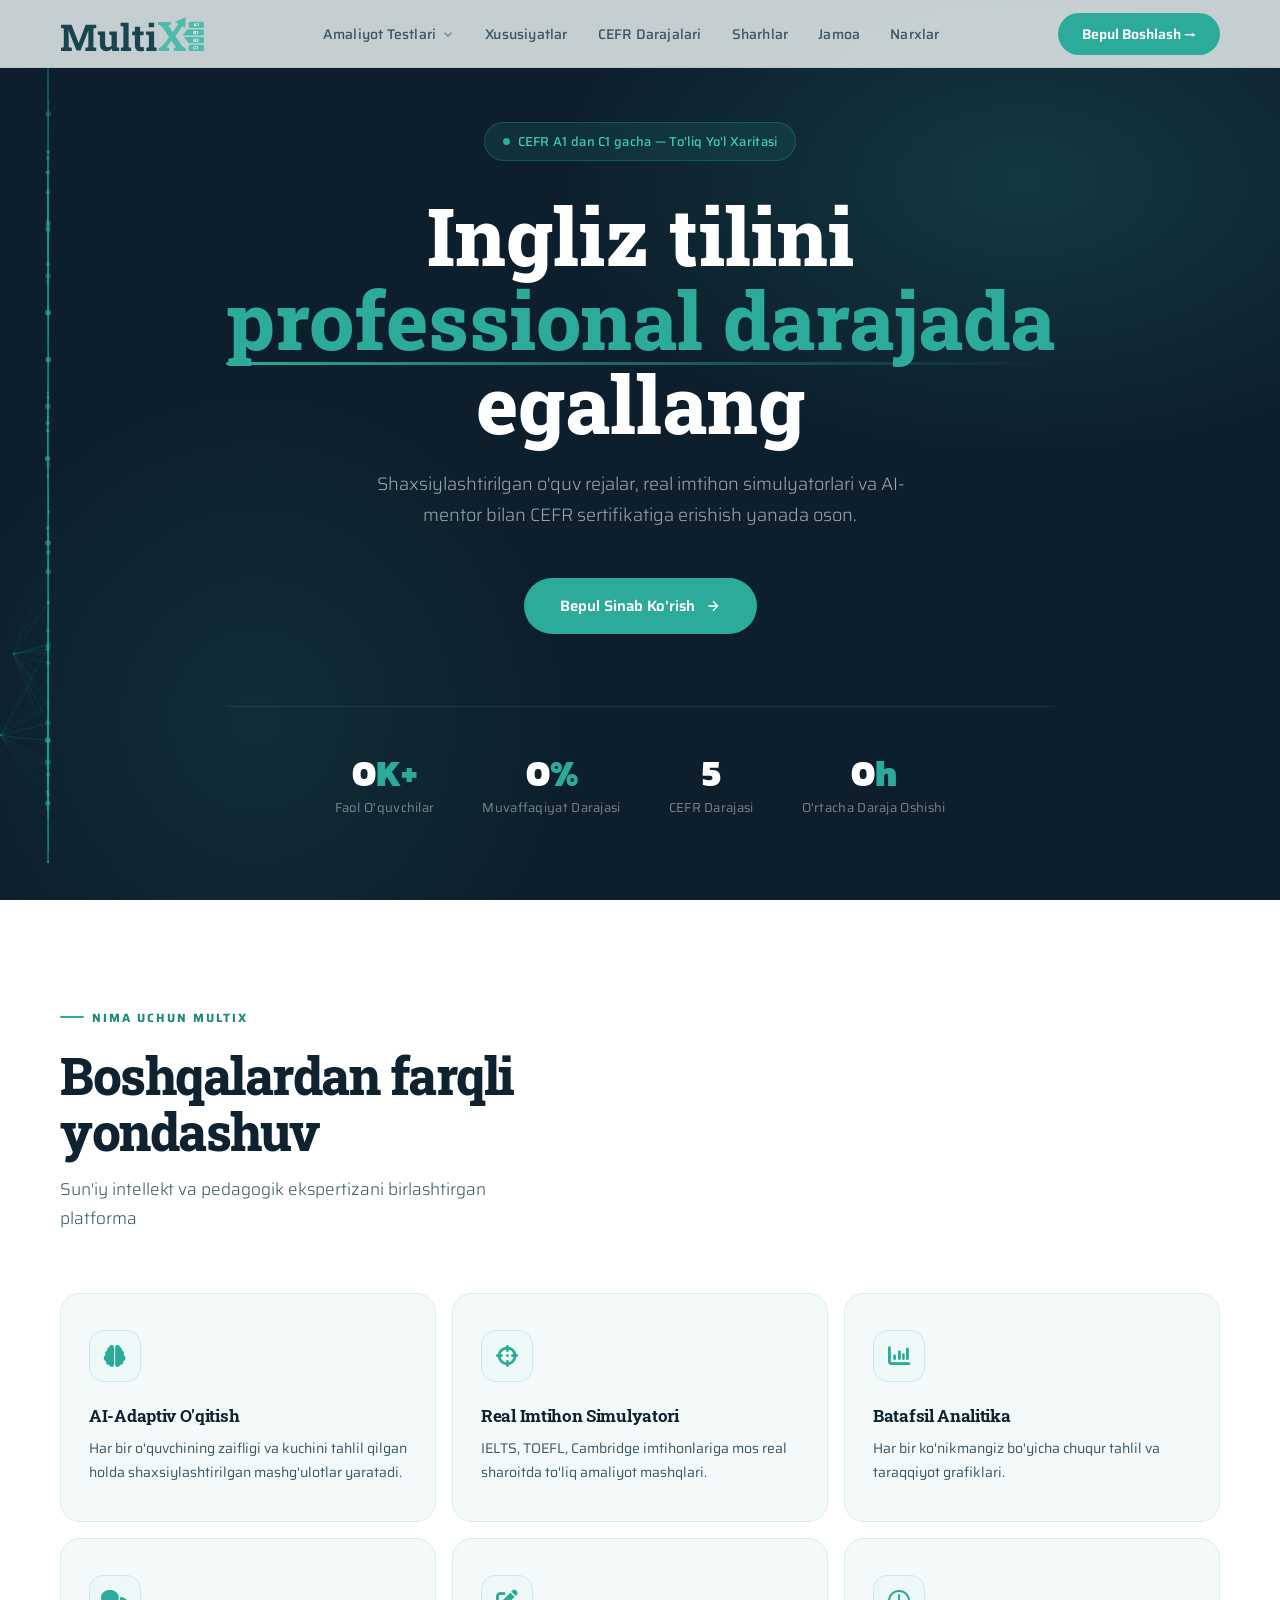
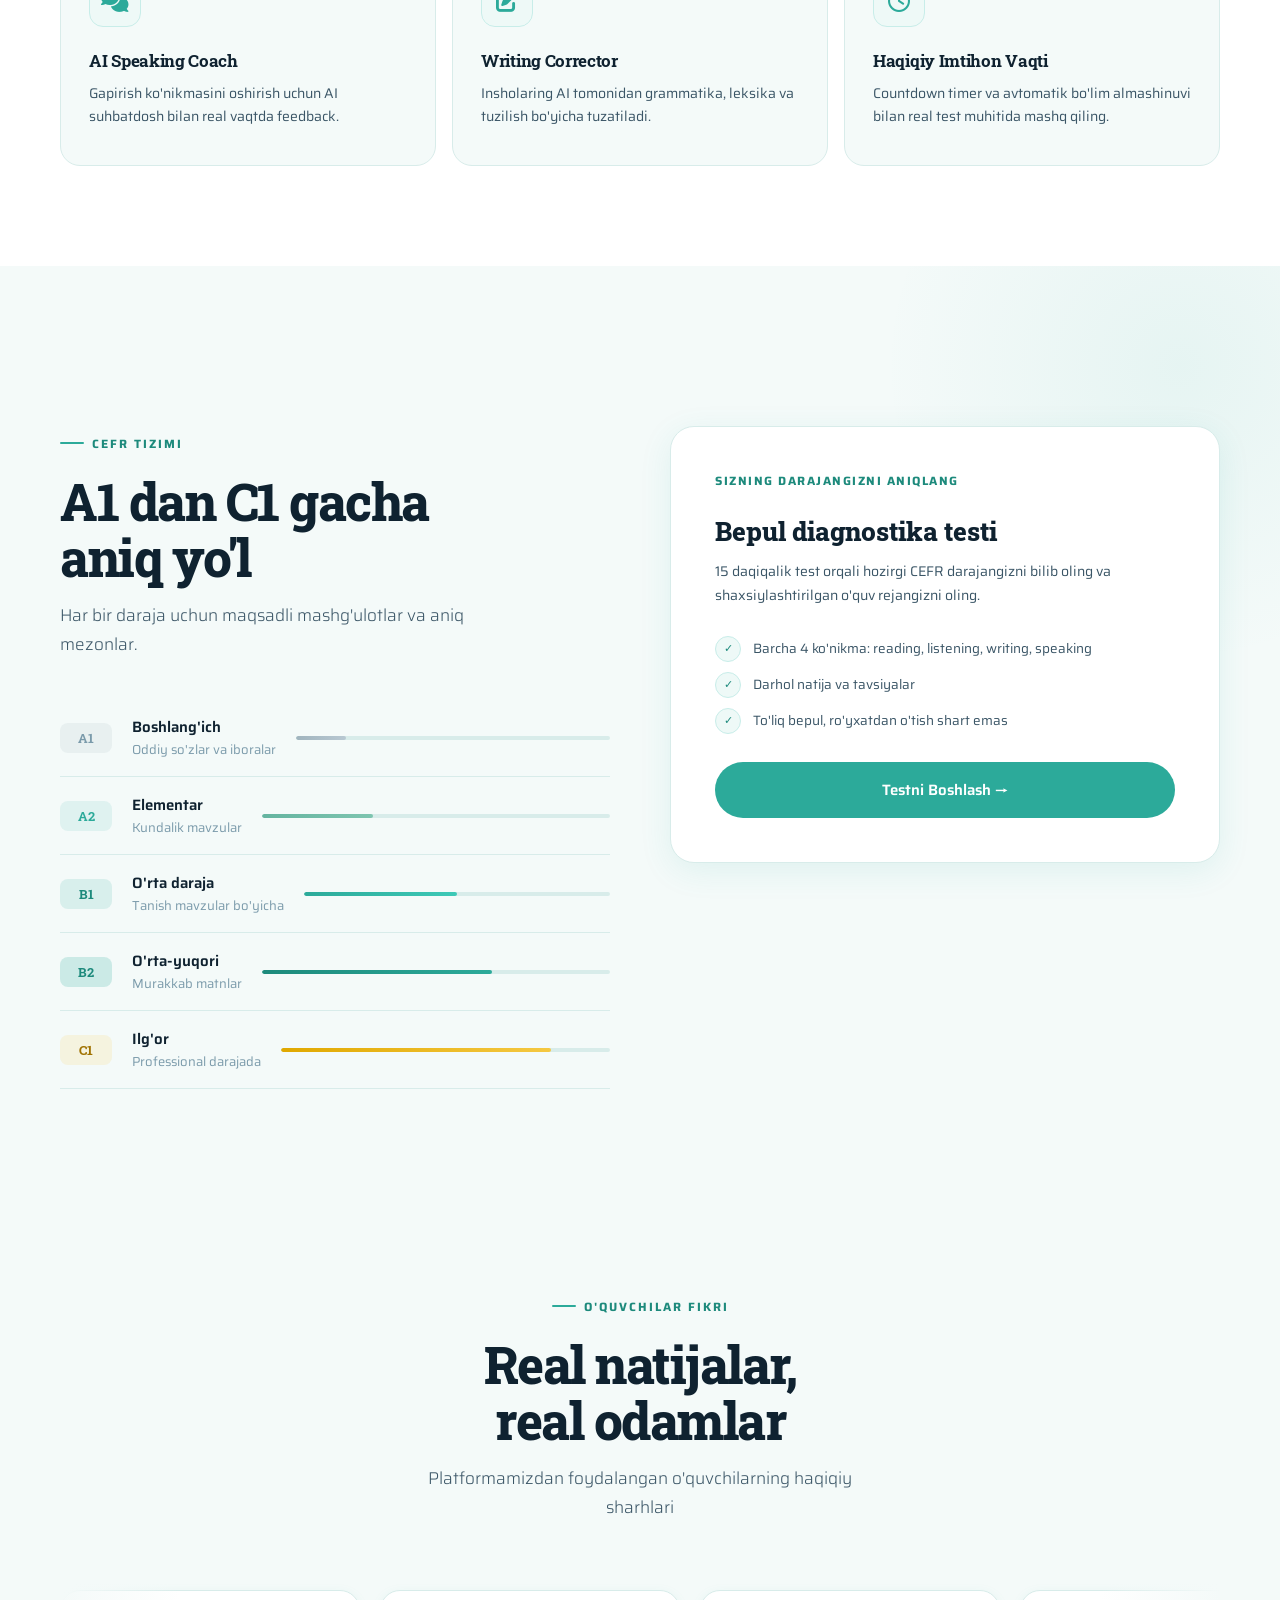
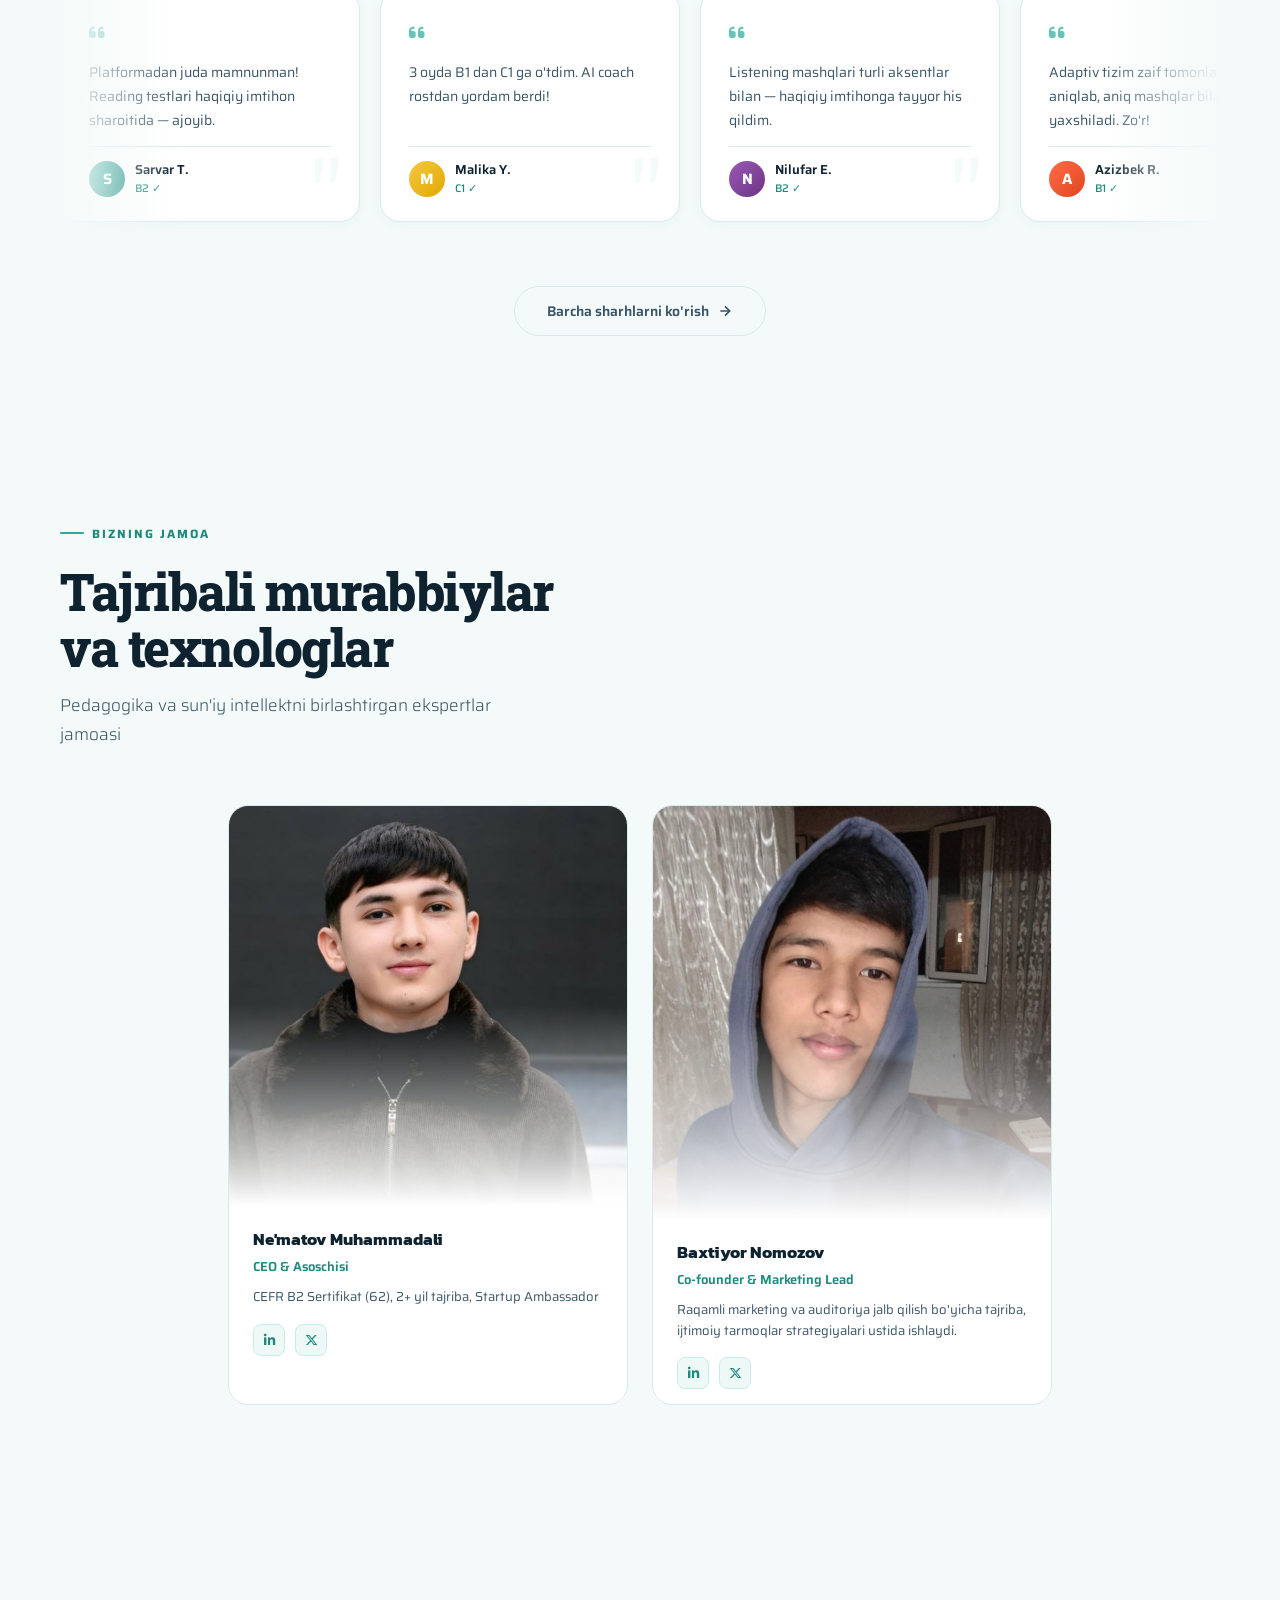
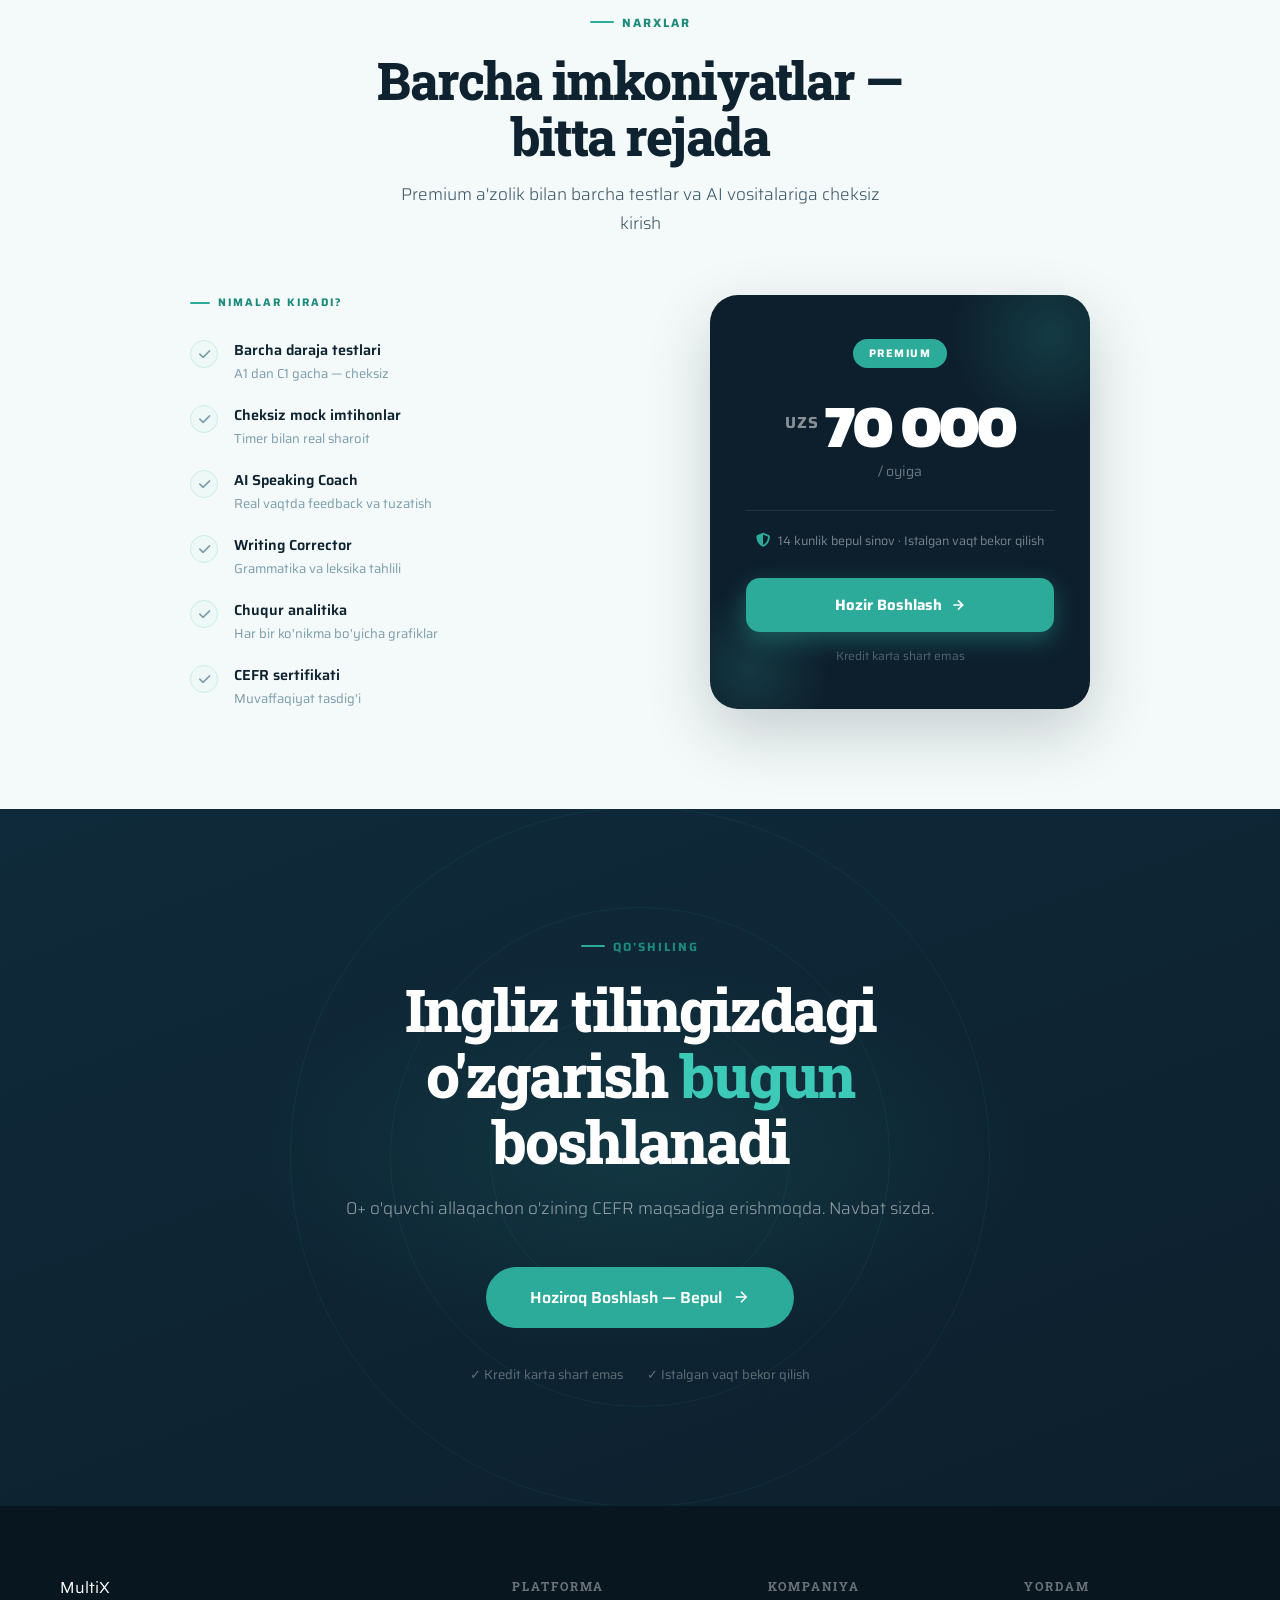
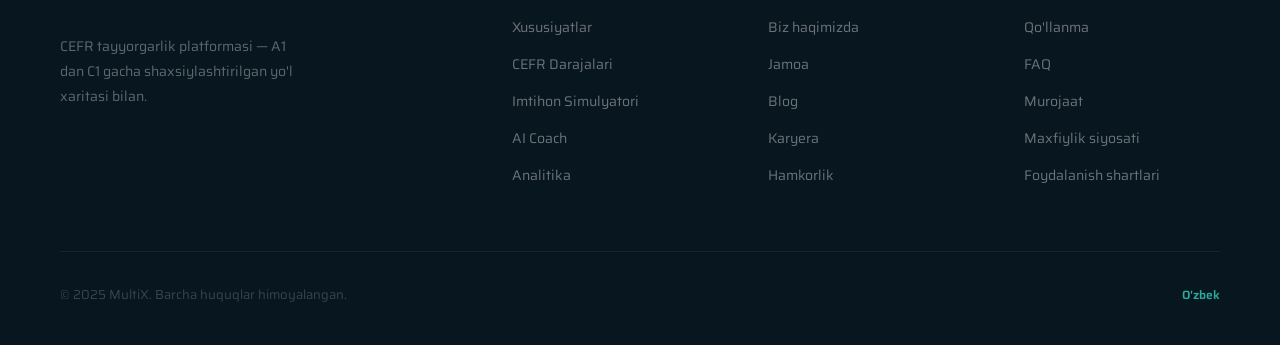
==== commit 9f079d3e: "Change Logo" ====
--- a/index.html
+++ b/index.html
@@ -5,6 +5,7 @@
 <meta name="viewport" content="width=device-width, initial-scale=1.0">
 <title>MultiX — CEFR Tayyorgarlik Platformasi</title>
 <link rel="stylesheet" href="./Static/main.css">
+<link rel="icon" href="./Logo/Vector 1.svg" />
 <link rel="stylesheet" href="https://cdnjs.cloudflare.com/ajax/libs/font-awesome/6.5.0/css/all.min.css" crossorigin="anonymous"/>
 <link href="https://fonts.googleapis.com/css2?family=Saira:wght@300;400;500;600;700;800&family=Roboto+Slab:wght@700;800&family=Kanit:wght@700;800&display=swap" rel="stylesheet">
 <style>
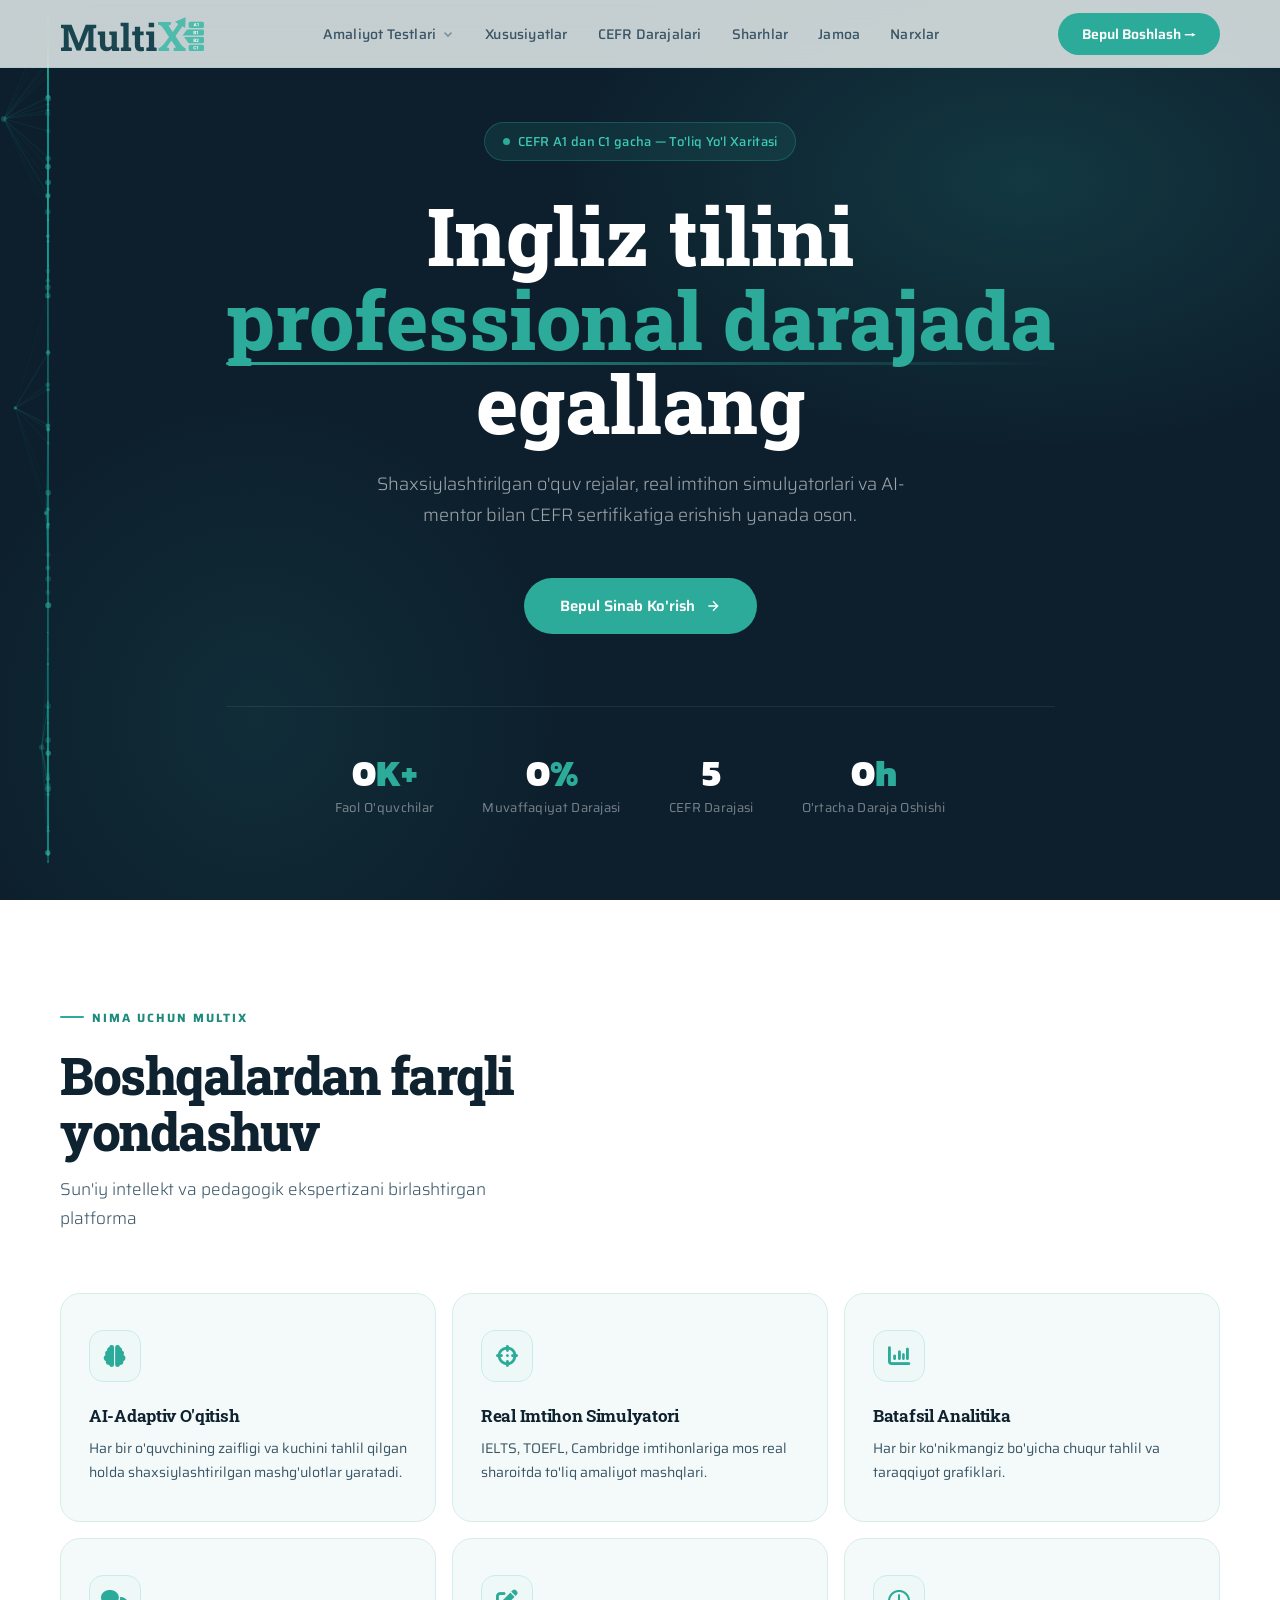
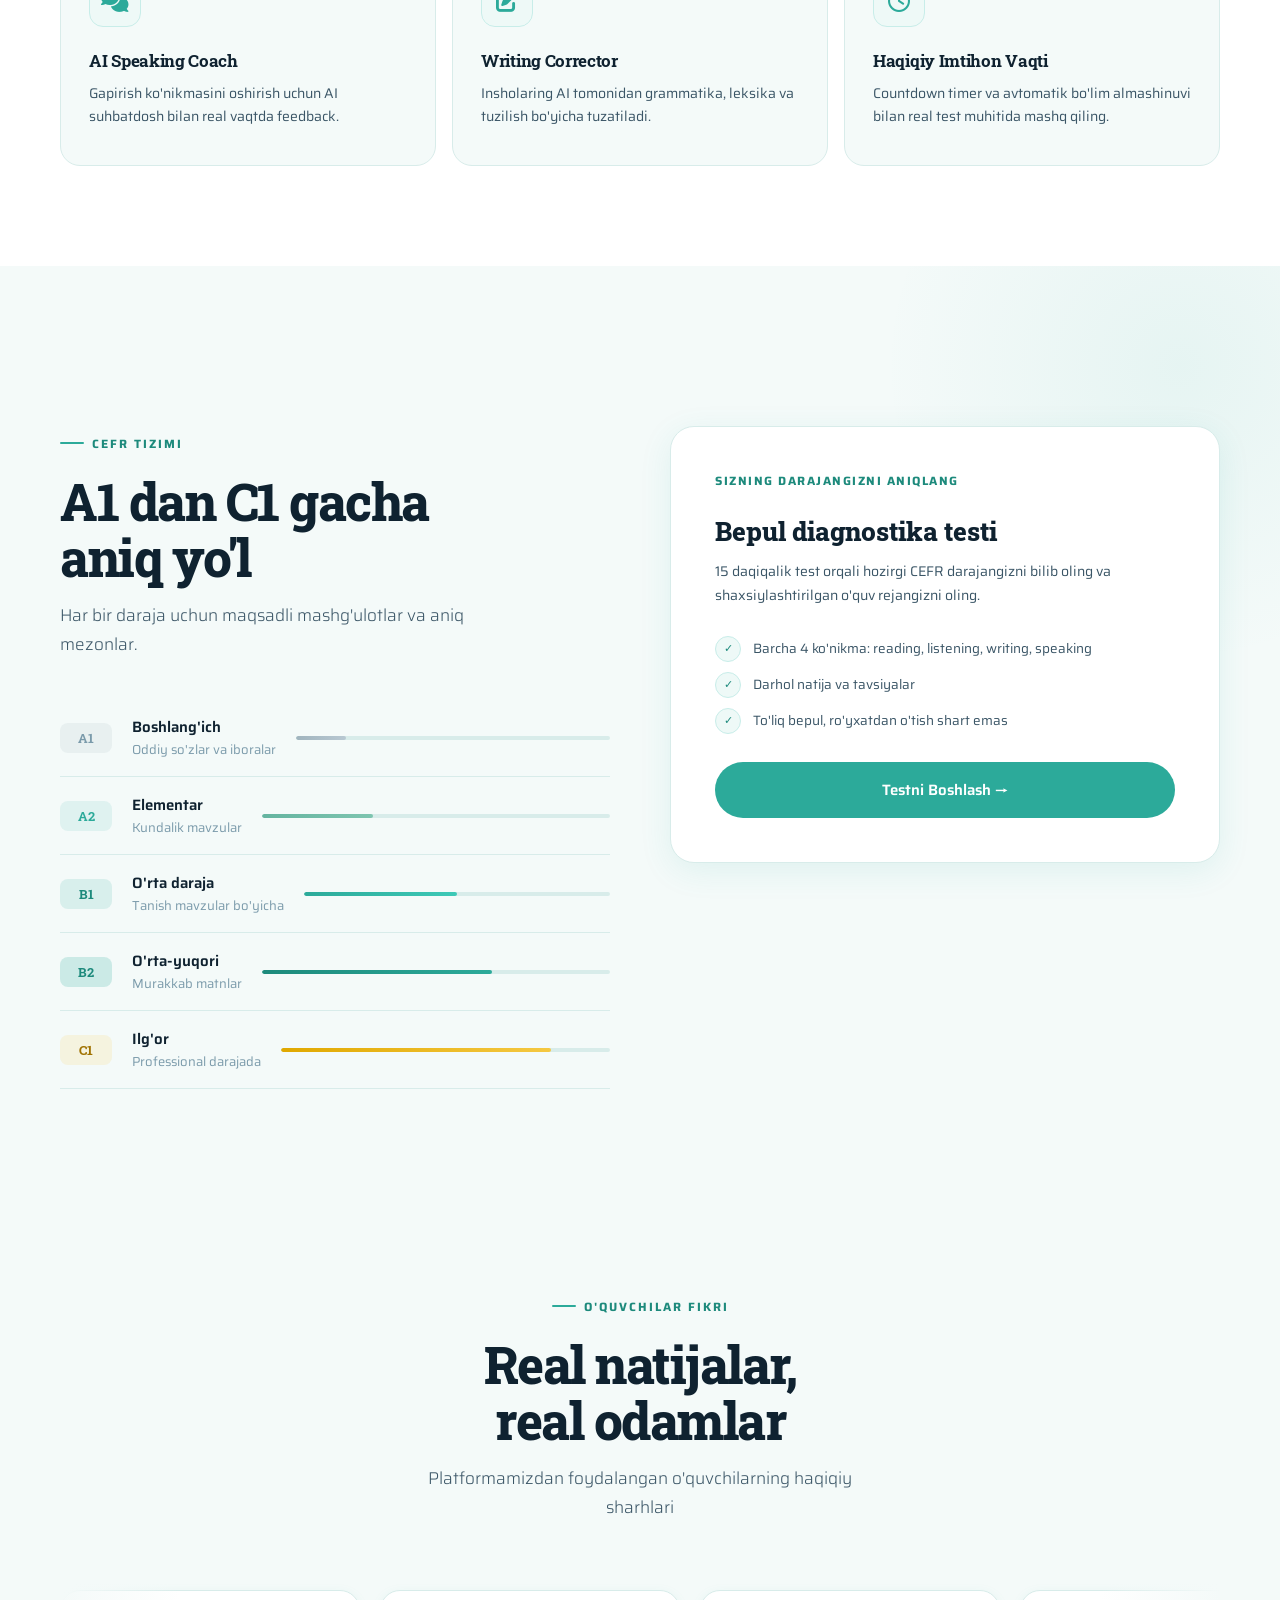
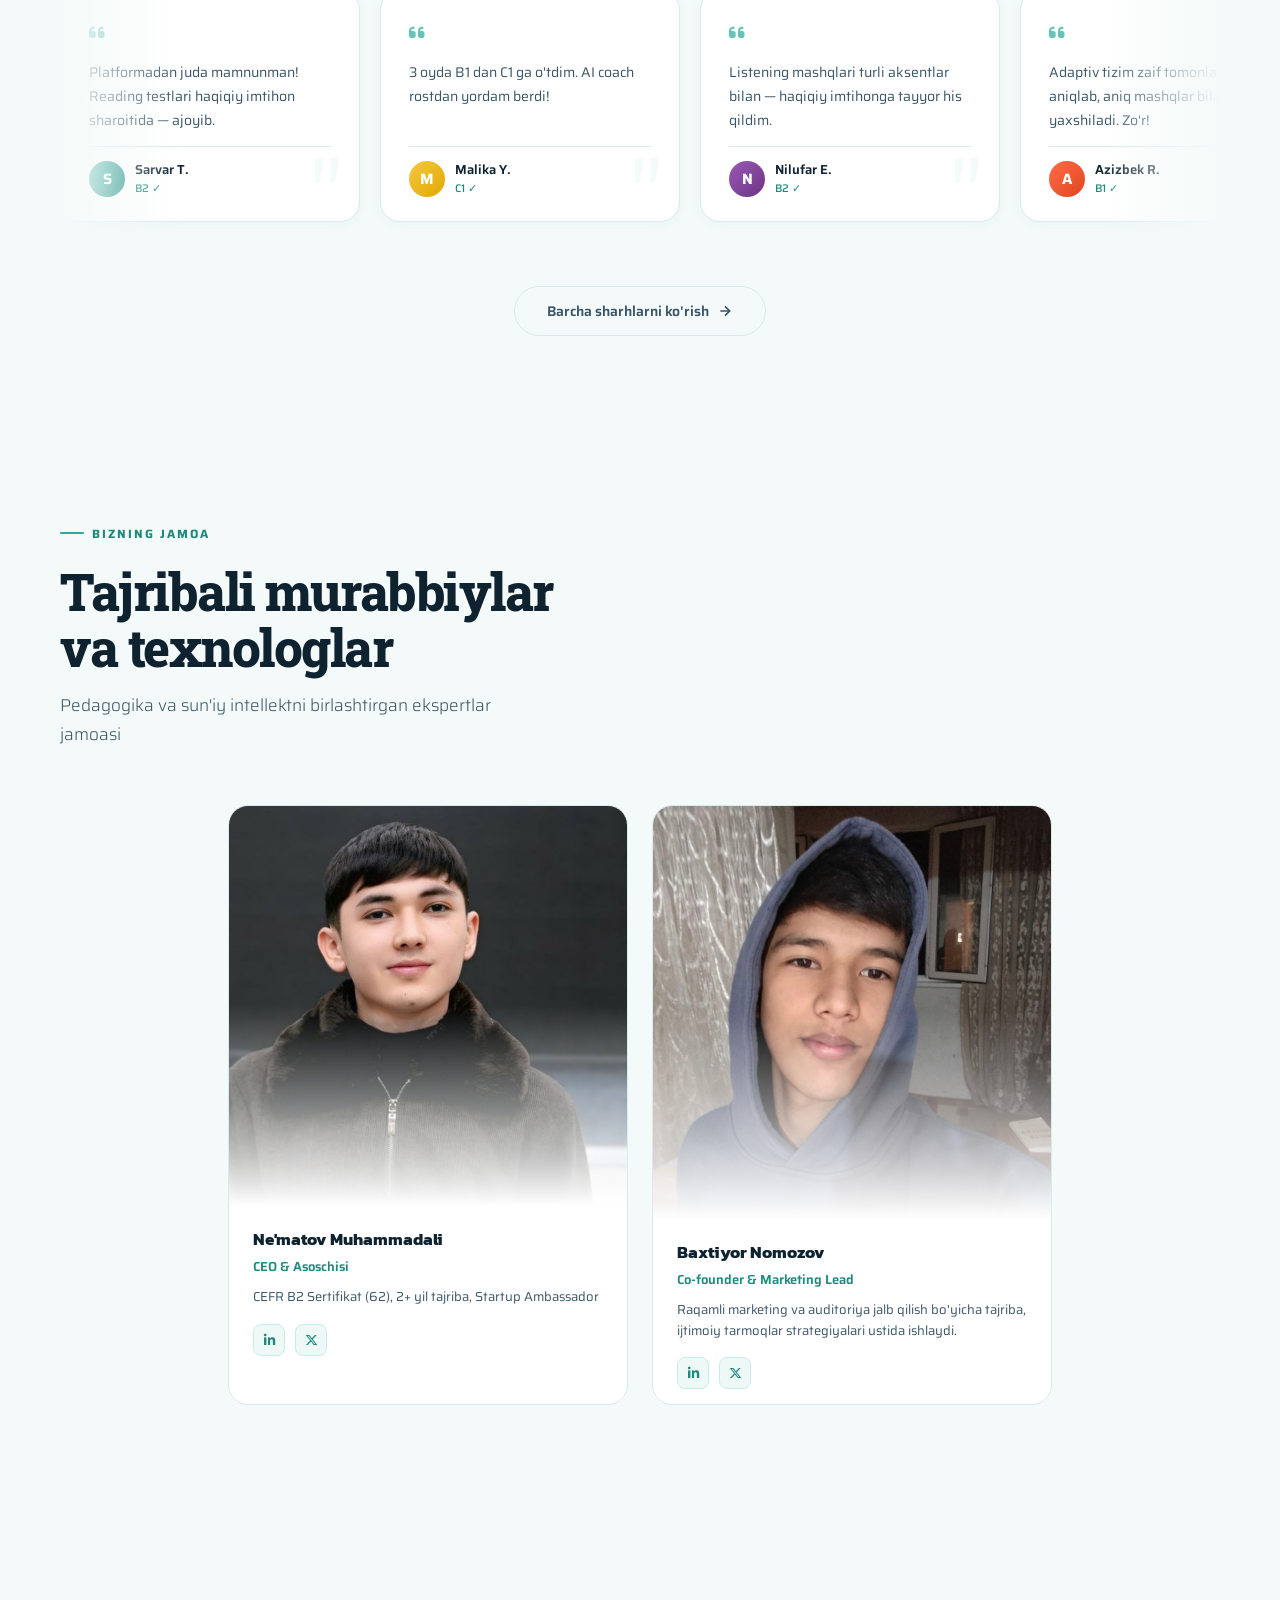
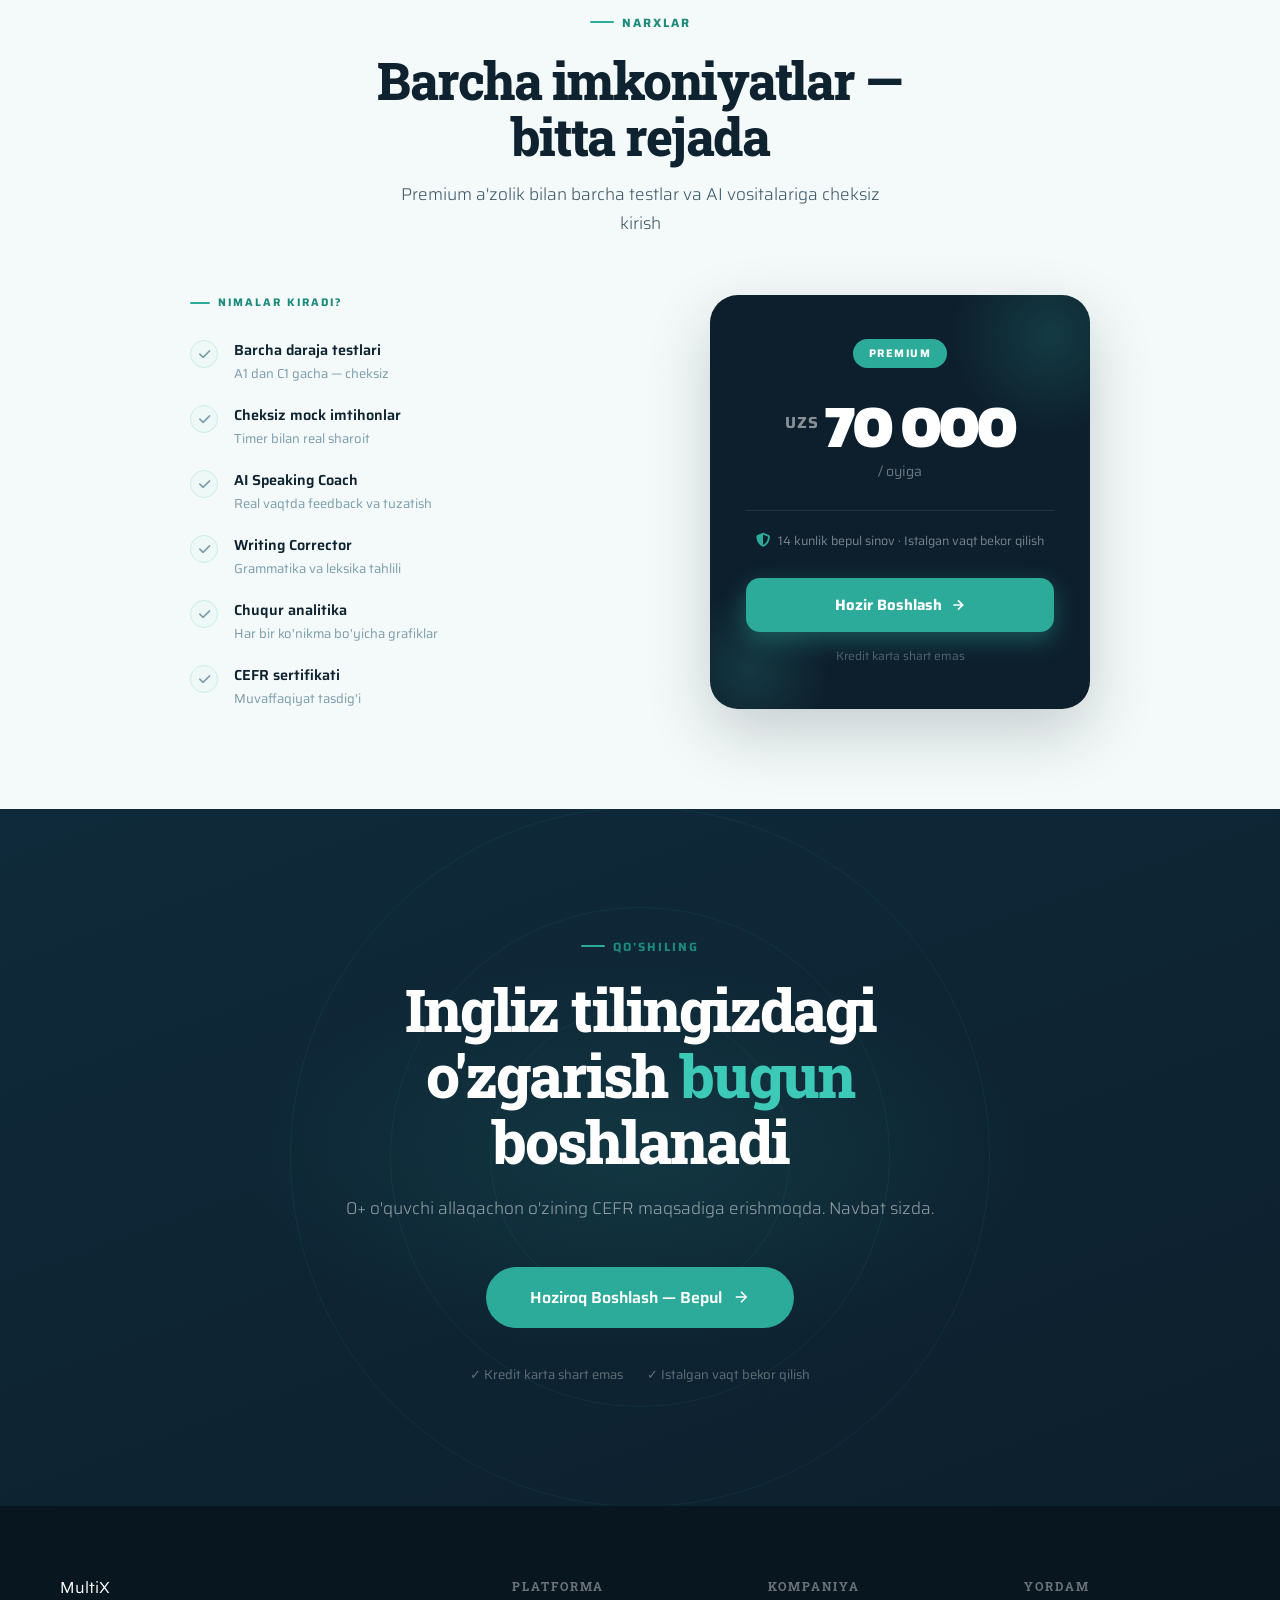
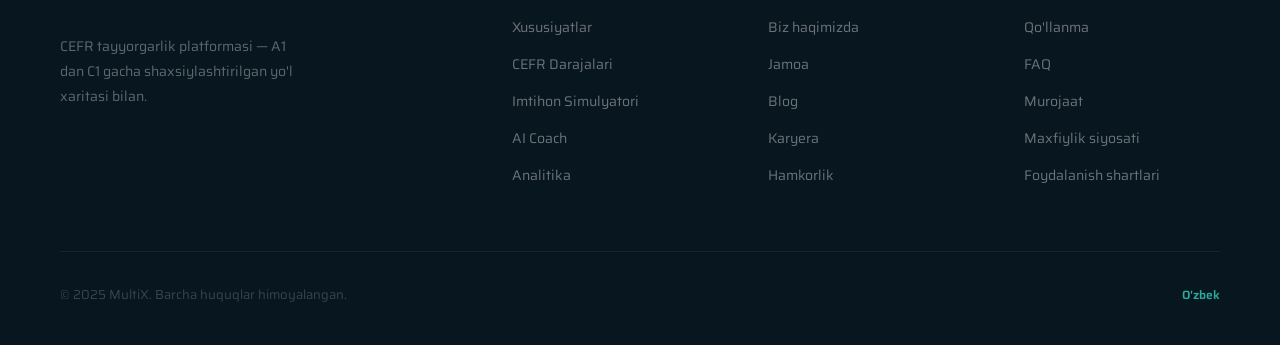
==== commit 3e83b4ab: "Change Logo" ====
--- a/index.html
+++ b/index.html
@@ -5,7 +5,7 @@
 <meta name="viewport" content="width=device-width, initial-scale=1.0">
 <title>MultiX — CEFR Tayyorgarlik Platformasi</title>
 <link rel="stylesheet" href="./Static/main.css">
-<link rel="icon" href="./Logo/Vector 1.svg" />
+<link rel="icon" type="image/svg+xml" href="/frontend/Logo/Vector 1.svg" />
 <link rel="stylesheet" href="https://cdnjs.cloudflare.com/ajax/libs/font-awesome/6.5.0/css/all.min.css" crossorigin="anonymous"/>
 <link href="https://fonts.googleapis.com/css2?family=Saira:wght@300;400;500;600;700;800&family=Roboto+Slab:wght@700;800&family=Kanit:wght@700;800&display=swap" rel="stylesheet">
 <style>
@@ -402,7 +402,7 @@
 
 /* ══ TESTIMONIALS TICKER ══ */
 (async function initTicker(){
-  const API = 'http://127.0.0.1:8000';
+  const API = 'https://api.multx.uz';
   const track = document.getElementById('tickerTrack');
 
   // Try to load approved feedbacks from API
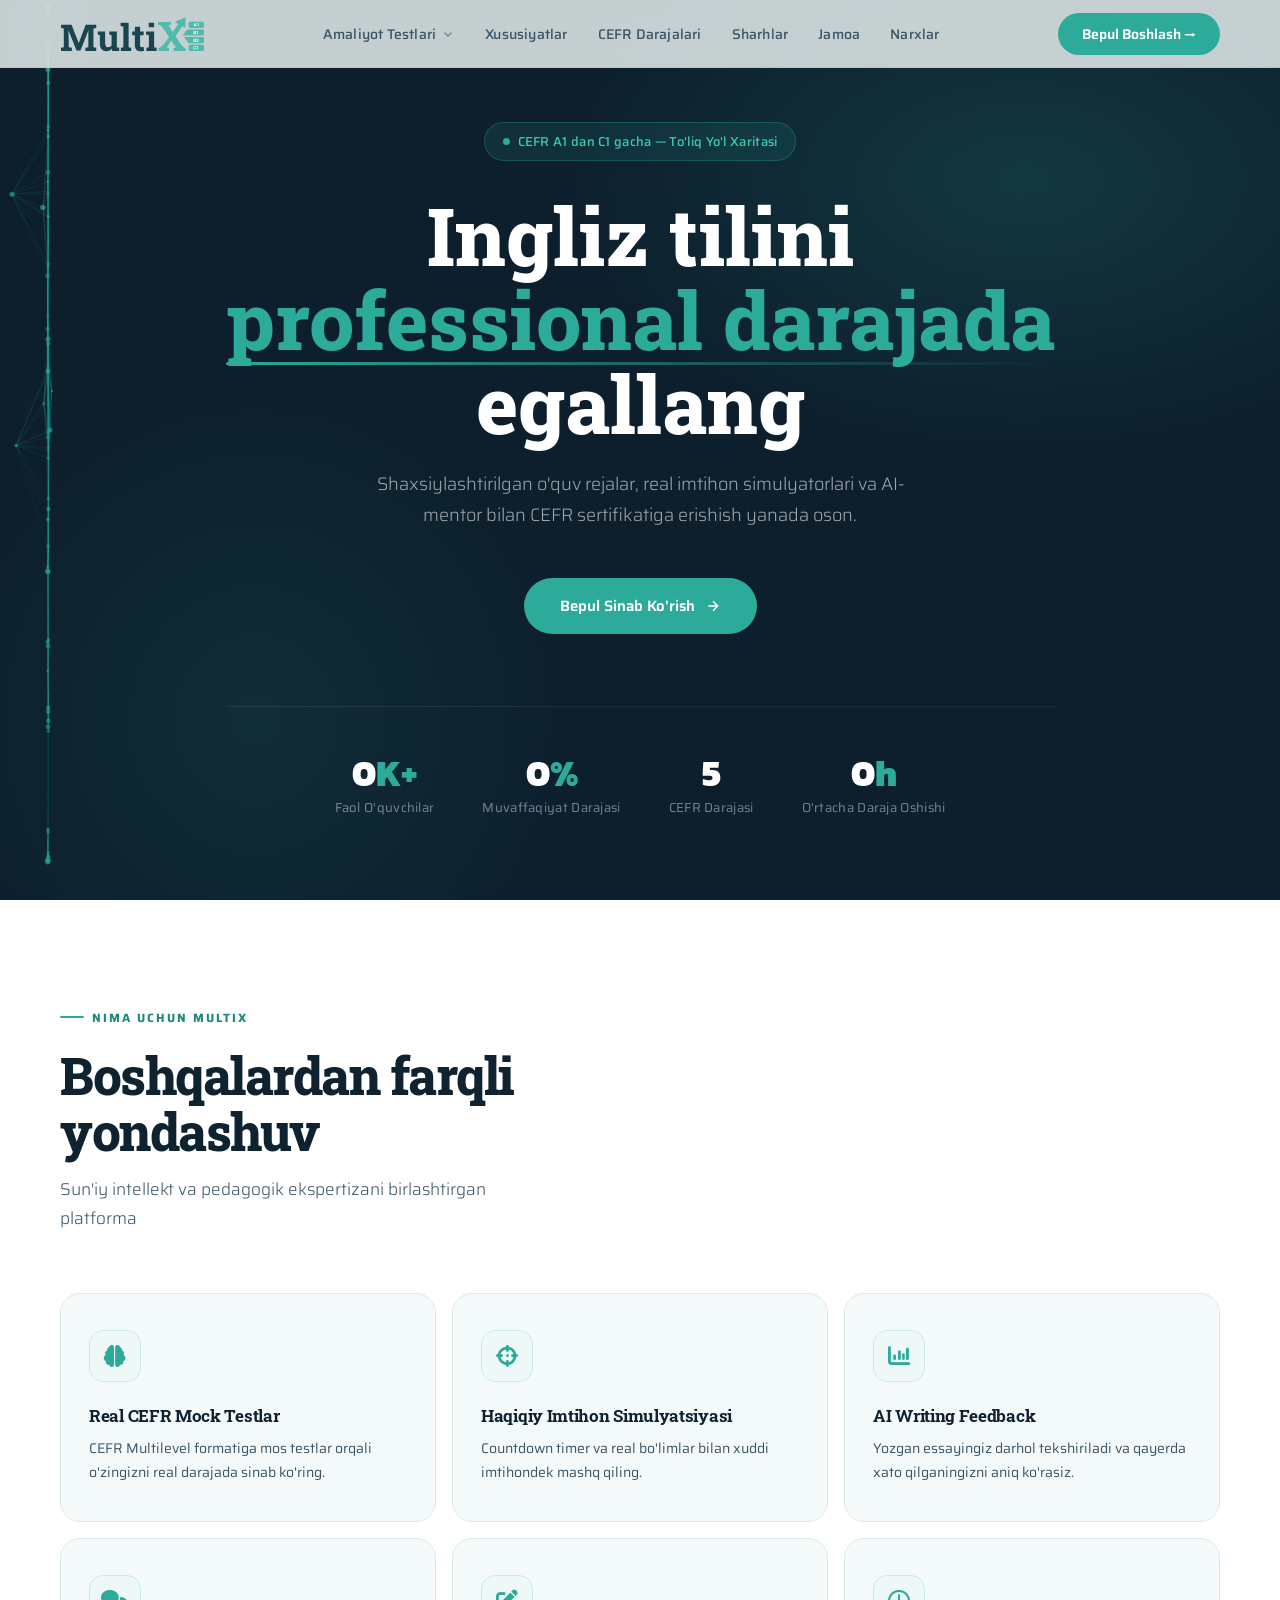
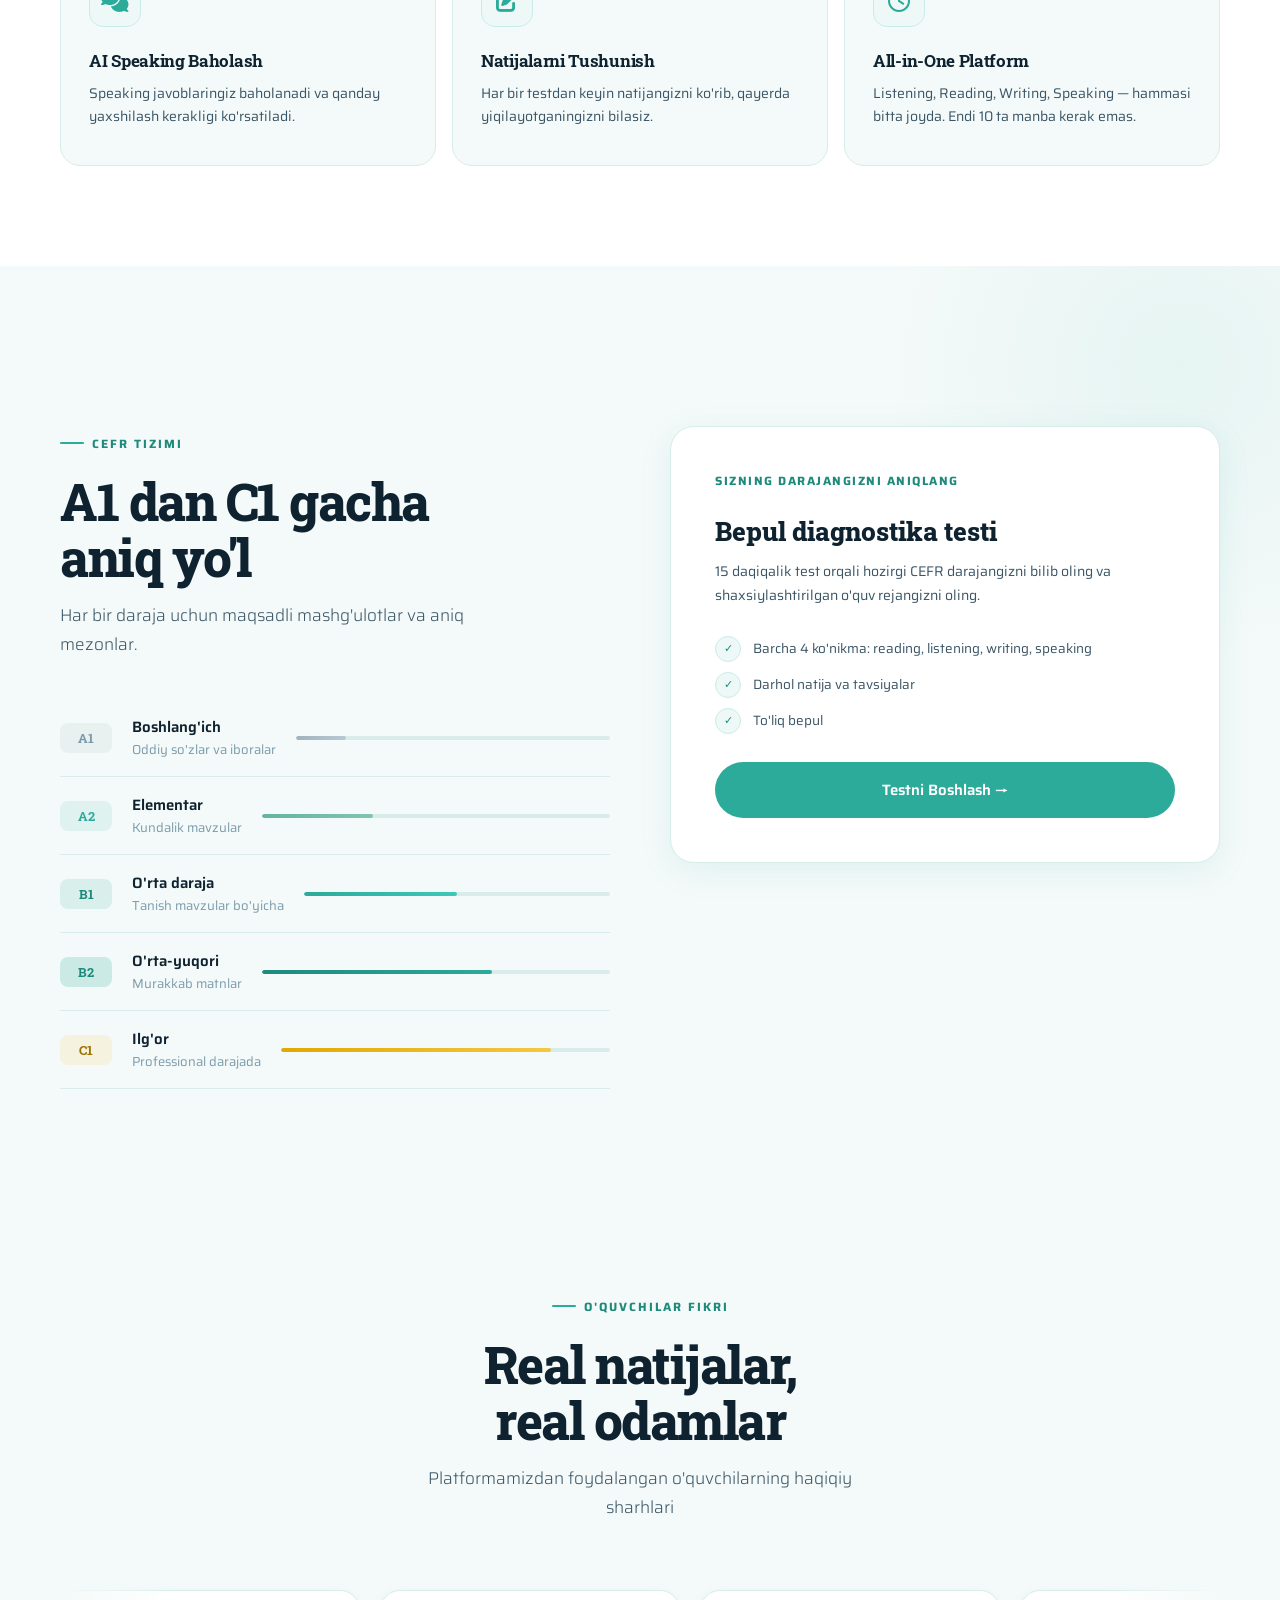
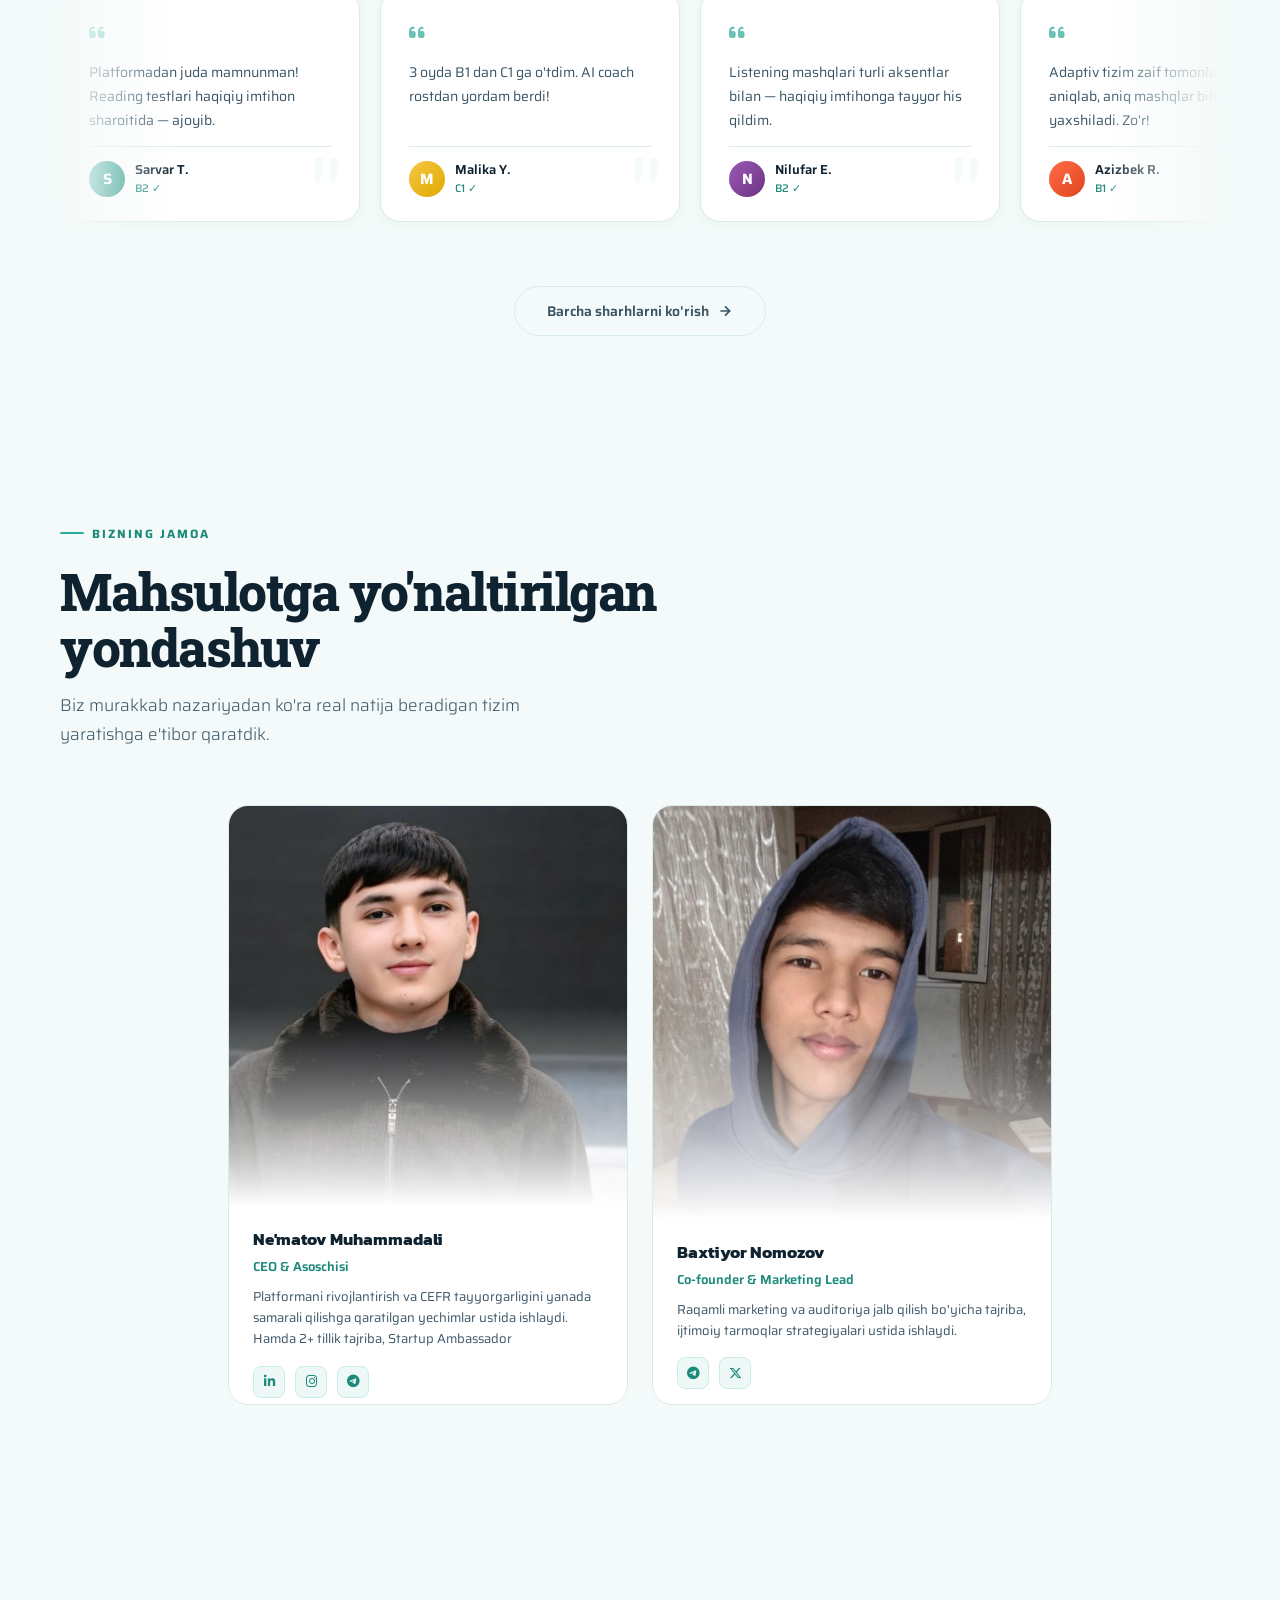
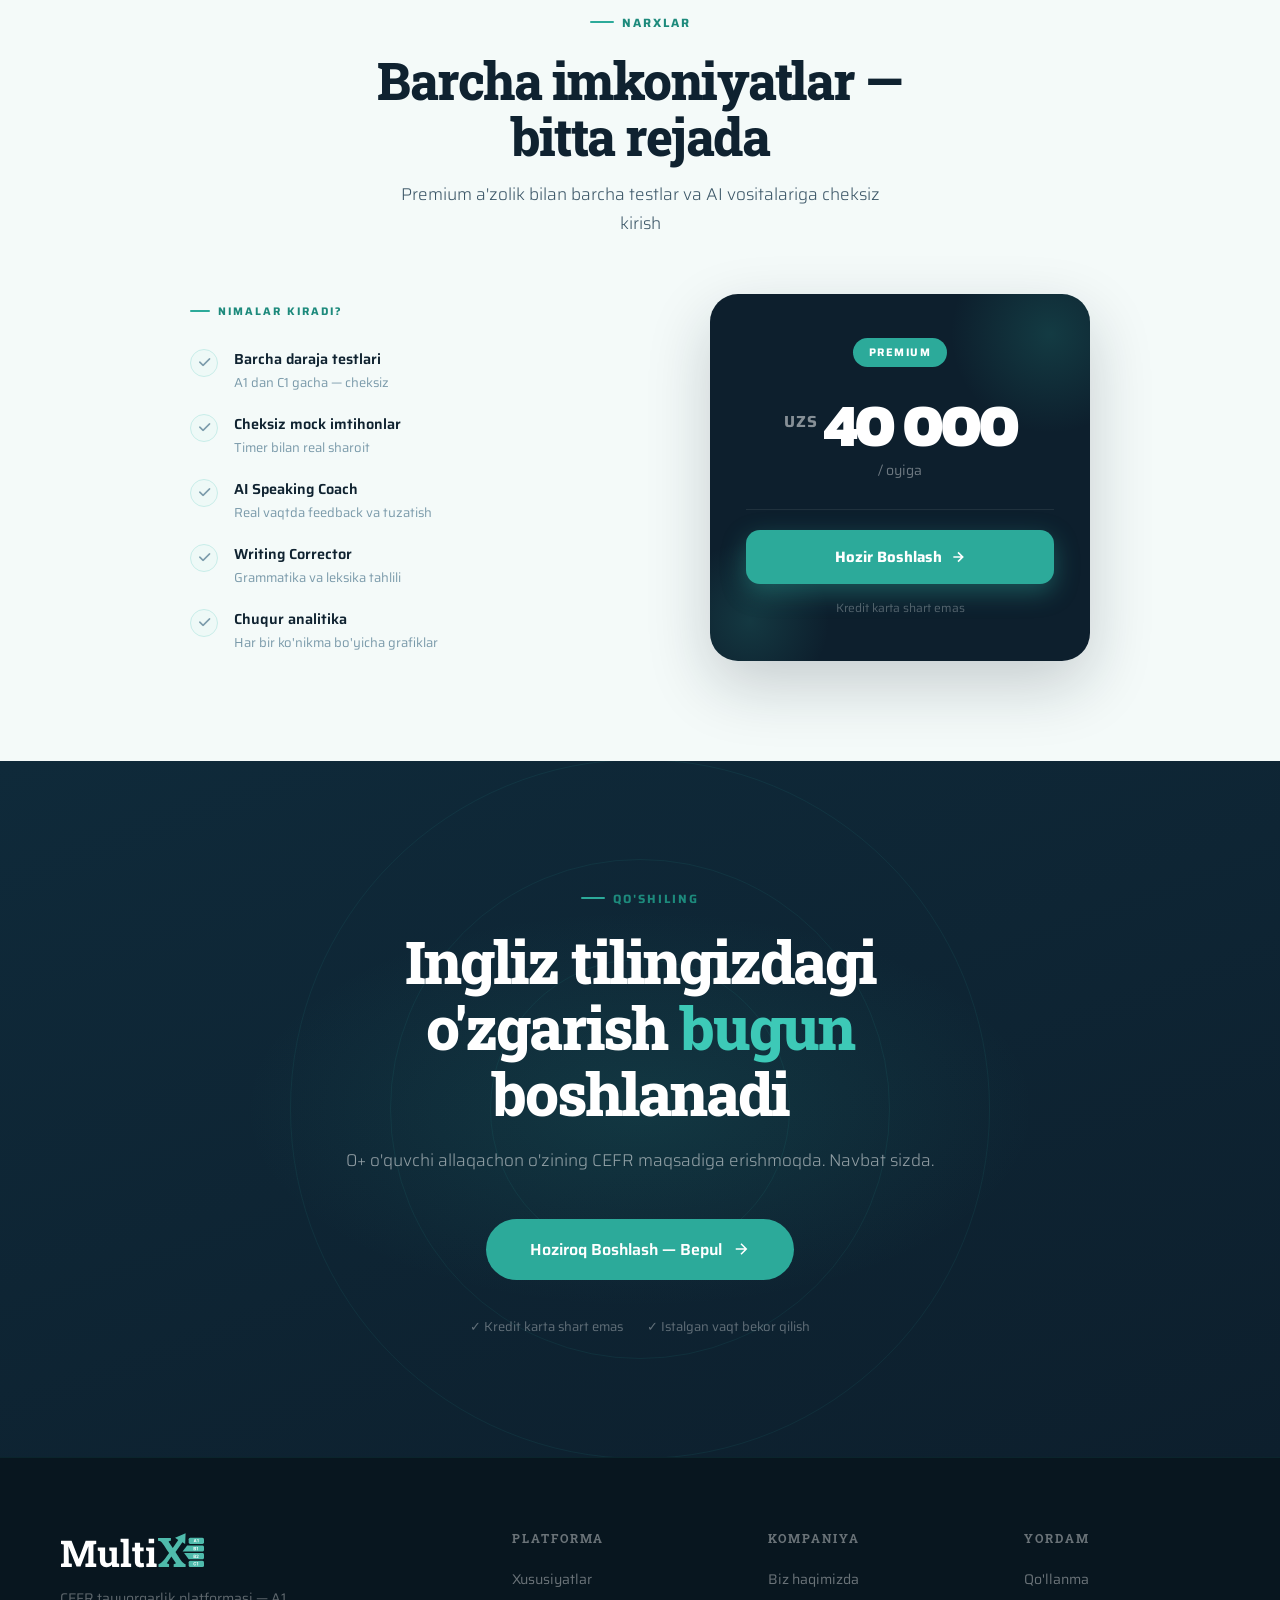
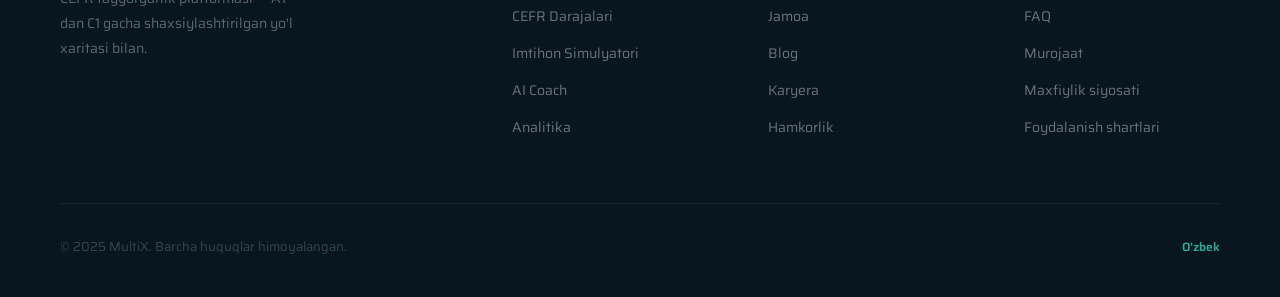
==== commit 742fbfd3: "Fix Landing Page" ====
--- a/index.html
+++ b/index.html
@@ -47,10 +47,10 @@
               <span class="mega-desc">Insholar yozing, AI tuzatsin va ball bersin</span>
             </span>
           </a>
-          <a href="./Pages/dashboard.html" class="mega-item">
+          <a href="#" class="mega-item locked">
             <span class="mega-icon mi-listen"><i class="fa-solid fa-headphones-simple"></i></span>
             <span class="mega-text">
-              <span class="mega-title">Listening Test <span class="mega-badge new">Faol</span></span>
+              <span class="mega-title">Listening Test <span class="mega-badge soon">Tez kunda</span></span>
               <span class="mega-desc">Real audio parchalari, turli aksentlar bilan</span>
             </span>
           </a>
@@ -68,13 +68,6 @@
               <span class="mega-desc">Timer bilan haqiqiy imtihon sharoiti</span>
             </span>
           </a>
-          <a href="#" class="mega-item locked">
-            <span class="mega-icon mi-vocab"><i class="fa-solid fa-spell-check"></i></span>
-            <span class="mega-text">
-              <span class="mega-title">Vocabulary Builder <span class="mega-badge soon">Tez Kunda</span></span>
-              <span class="mega-desc">CEFR darajasiga mos so'zlar va flashcard</span>
-            </span>
-          </a>
         </div>
       </div>
     </li>
@@ -119,12 +112,12 @@
       <p class="section-sub">Sun'iy intellekt va pedagogik ekspertizani birlashtirgan platforma</p>
     </div>
     <div class="features-grid reveal">
-      <div class="feature-card"><div class="feature-icon"><i style="color:#2caa9a" class="fa-solid fa-brain"></i></div><h3>AI-Adaptiv O'qitish</h3><p>Har bir o'quvchining zaifligi va kuchini tahlil qilgan holda shaxsiylashtirilgan mashg'ulotlar yaratadi.</p></div>
-      <div class="feature-card"><div class="feature-icon"><i style="color:#2caa9a" class="fa-solid fa-crosshairs"></i></div><h3>Real Imtihon Simulyatori</h3><p>IELTS, TOEFL, Cambridge imtihonlariga mos real sharoitda to'liq amaliyot mashqlari.</p></div>
-      <div class="feature-card"><div class="feature-icon"><i style="color:#2caa9a" class="fa-solid fa-chart-column"></i></div><h3>Batafsil Analitika</h3><p>Har bir ko'nikmangiz bo'yicha chuqur tahlil va taraqqiyot grafiklari.</p></div>
-      <div class="feature-card"><div class="feature-icon"><i style="color:#2caa9a" class="fa-solid fa-comments"></i></div><h3>AI Speaking Coach</h3><p>Gapirish ko'nikmasini oshirish uchun AI suhbatdosh bilan real vaqtda feedback.</p></div>
-      <div class="feature-card"><div class="feature-icon"><i style="color:#2caa9a" class="fa-solid fa-pen-to-square"></i></div><h3>Writing Corrector</h3><p>Insholaring AI tomonidan grammatika, leksika va tuzilish bo'yicha tuzatiladi.</p></div>
-      <div class="feature-card"><div class="feature-icon"><i style="color:#2caa9a" class="fa-regular fa-clock"></i></div><h3>Haqiqiy Imtihon Vaqti</h3><p>Countdown timer va avtomatik bo'lim almashinuvi bilan real test muhitida mashq qiling.</p></div>
+      <div class="feature-card"><div class="feature-icon"><i style="color:#2caa9a" class="fa-solid fa-brain"></i></div><h3>Real CEFR Mock Testlar</h3><p>CEFR Multilevel formatiga mos testlar orqali o'zingizni real darajada sinab ko'ring.</p></div>
+      <div class="feature-card"><div class="feature-icon"><i style="color:#2caa9a" class="fa-solid fa-crosshairs"></i></div><h3>Haqiqiy Imtihon Simulyatsiyasi</h3><p>Countdown timer va real bo'limlar bilan xuddi imtihondek mashq qiling.</p></div>
+      <div class="feature-card"><div class="feature-icon"><i style="color:#2caa9a" class="fa-solid fa-chart-column"></i></div><h3>AI Writing Feedback</h3><p>Yozgan essayingiz darhol tekshiriladi va qayerda xato qilganingizni aniq ko'rasiz.</p></div>
+      <div class="feature-card"><div class="feature-icon"><i style="color:#2caa9a" class="fa-solid fa-comments"></i></div><h3>AI Speaking Baholash</h3><p>Speaking javoblaringiz baholanadi va qanday yaxshilash kerakligi ko'rsatiladi.</p></div>
+      <div class="feature-card"><div class="feature-icon"><i style="color:#2caa9a" class="fa-solid fa-pen-to-square"></i></div><h3>Natijalarni Tushunish</h3><p>Har bir testdan keyin natijangizni ko'rib, qayerda yiqilayotganingizni bilasiz.</p></div>
+      <div class="feature-card"><div class="feature-icon"><i style="color:#2caa9a" class="fa-regular fa-clock"></i></div><h3>All-in-One Platform</h3><p>Listening, Reading, Writing, Speaking — hammasi bitta joyda. Endi 10 ta manba kerak emas.</p></div>
     </div>
   </div>
 </section>
@@ -171,7 +164,7 @@
           <div style="display:flex;flex-direction:column;gap:10px;margin-bottom:28px">
             <div style="display:flex;align-items:center;gap:12px;font-size:13.5px;color:#3a5566"><div style="width:26px;height:26px;background:#eef9f7;border:1px solid #c8ede9;border-radius:50%;display:flex;align-items:center;justify-content:center;color:#1d8a7c;font-size:11px;flex-shrink:0">✓</div>Barcha 4 ko'nikma: reading, listening, writing, speaking</div>
             <div style="display:flex;align-items:center;gap:12px;font-size:13.5px;color:#3a5566"><div style="width:26px;height:26px;background:#eef9f7;border:1px solid #c8ede9;border-radius:50%;display:flex;align-items:center;justify-content:center;color:#1d8a7c;font-size:11px;flex-shrink:0">✓</div>Darhol natija va tavsiyalar</div>
-            <div style="display:flex;align-items:center;gap:12px;font-size:13.5px;color:#3a5566"><div style="width:26px;height:26px;background:#eef9f7;border:1px solid #c8ede9;border-radius:50%;display:flex;align-items:center;justify-content:center;color:#1d8a7c;font-size:11px;flex-shrink:0">✓</div>To'liq bepul, ro'yxatdan o'tish shart emas</div>
+            <div style="display:flex;align-items:center;gap:12px;font-size:13.5px;color:#3a5566"><div style="width:26px;height:26px;background:#eef9f7;border:1px solid #c8ede9;border-radius:50%;display:flex;align-items:center;justify-content:center;color:#1d8a7c;font-size:11px;flex-shrink:0">✓</div>To'liq bepul</div>
           </div>
           <a href="./Pages/auth.html"><button class="btn-primary" style="width:100%;justify-content:center;border:none;cursor:pointer">Testni Boshlash →</button></a>
         </div>
@@ -190,45 +183,13 @@
     </div>
   </div>
 
-  <!-- Ticker track — duplicated for infinite loop -->
+  <!-- Ticker — JS to'ldiradi -->
   <div class="ticker-outer" id="tickerOuter">
     <div class="ticker-track" id="tickerTrack">
-      <!-- JS injects cards here (approved feedbacks) -->
-      <!-- Fallback static cards shown while loading -->
-      <div class="tik-card">
-        <div class="tik-quote"><i class="fa-solid fa-quote-left"></i></div>
-        <p class="tik-text">Platformadan juda mamnunman! Reading testlari haqiqiy imtihon sharoitida — ajoyib.</p>
-        <div class="tik-author"><div class="tik-avatar" style="background:linear-gradient(135deg,#2caa9a,#1d8a7c)">S</div><div><div class="tik-name">Sarvar T.</div><div class="tik-role">B2 ✓</div></div></div>
-      </div>
-      <div class="tik-card">
-        <div class="tik-quote"><i class="fa-solid fa-quote-left"></i></div>
-        <p class="tik-text">3 oyda B1 dan C1 ga o'tdim. AI coach rostdan yordam berdi!</p>
-        <div class="tik-author"><div class="tik-avatar" style="background:linear-gradient(135deg,#f5c842,#e0a800)">M</div><div><div class="tik-name">Malika Y.</div><div class="tik-role">C1 ✓</div></div></div>
-      </div>
-      <div class="tik-card">
-        <div class="tik-quote"><i class="fa-solid fa-quote-left"></i></div>
-        <p class="tik-text">Listening mashqlari turli aksentlar bilan — haqiqiy imtihonga tayyor his qildim.</p>
-        <div class="tik-author"><div class="tik-avatar" style="background:linear-gradient(135deg,#9b59b6,#6c3483)">N</div><div><div class="tik-name">Nilufar E.</div><div class="tik-role">B2 ✓</div></div></div>
-      </div>
-      <div class="tik-card">
-        <div class="tik-quote"><i class="fa-solid fa-quote-left"></i></div>
-        <p class="tik-text">Adaptiv tizim zaif tomonlarimni aniqlab, aniq mashqlar bilan yaxshiladi. Zo'r!</p>
-        <div class="tik-author"><div class="tik-avatar" style="background:linear-gradient(135deg,#ff6b47,#e0461e)">A</div><div><div class="tik-name">Azizbek R.</div><div class="tik-role">B1 ✓</div></div></div>
-      </div>
-      <div class="tik-card">
-        <div class="tik-quote"><i class="fa-solid fa-quote-left"></i></div>
-        <p class="tik-text">Writing corrector esselarimni ancha yaxshiladi. Ustoz o'rnini bosdi desam bo'ladi.</p>
-        <div class="tik-author"><div class="tik-avatar" style="background:linear-gradient(135deg,#27ae60,#1e8449)">J</div><div><div class="tik-name">Jasur M.</div><div class="tik-role">C1 ✓</div></div></div>
-      </div>
-      <div class="tik-card">
-        <div class="tik-quote"><i class="fa-solid fa-quote-left"></i></div>
-        <p class="tik-text">A2 dan boshlagan edim, endi C1 testiga tayyorlanaman. Reja aniq, progress ko'rinib turibdi!</p>
-        <div class="tik-author"><div class="tik-avatar" style="background:linear-gradient(135deg,#e74c3c,#c0392b)">D</div><div><div class="tik-name">Dilnoza K.</div><div class="tik-role">B2 ✓</div></div></div>
-      </div>
-    </div>
-  </div>
-
-  <!-- View More button -->
+      <!-- JS injects here -->
+    </div>
+  </div>
+
   <div style="text-align:center;margin-top:44px">
     <a href="./Pages/reviews.html" class="testimonials-viewmore-btn">
       Barcha sharhlarni ko'rish
@@ -242,8 +203,8 @@
   <div class="container">
     <div class="reveal">
       <div class="section-tag">Bizning Jamoa</div>
-      <h2 class="section-title">Tajribali murabbiylar<br>va texnologlar</h2>
-      <p class="section-sub">Pedagogika va sun'iy intellektni birlashtirgan ekspertlar jamoasi</p>
+      <h2 class="section-title">Mahsulotga yo'naltirilgan<br>yondashuv</h2>
+      <p class="section-sub">Biz murakkab nazariyadan ko'ra real natija beradigan tizim yaratishga e'tibor qaratdik.</p>
     </div>
     <div class="team-grid">
       <div class="team-card reveal reveal-delay-1">
@@ -251,8 +212,8 @@
         <div class="team-info">
           <div class="team-name">Ne'matov Muhammadali</div>
           <div class="team-role">CEO &amp; Asoschisi</div>
-          <div class="team-bio">CEFR B2 Sertifikat (62), 2+ yil tajriba, Startup Ambassador</div>
-          <div class="team-socials"><a class="social-btn" href="#"><i class="fa-brands fa-linkedin-in"></i></a><a class="social-btn" href="#"><i class="fa-brands fa-x-twitter"></i></a></div>
+          <div class="team-bio">Platformani rivojlantirish va CEFR tayyorgarligini yanada samarali qilishga qaratilgan yechimlar ustida ishlaydi. Hamda 2+ tillik tajriba, Startup Ambassador</div>
+          <div class="team-socials"><a class="social-btn" href="https://www.linkedin.com/in/muhammadali-nematov"><i class="fa-brands fa-linkedin-in"></i></a><a class="social-btn" href="https://www.instagram.com/muhammadali.nematov_"><i class="fa-brands fa-instagram"></i></a><a class="social-btn" href="https://t.me/muhammadali_100"><i class="fa-brands fa-telegram"></i></a></div>
         </div>
       </div>
       <div class="team-card reveal reveal-delay-2">
@@ -261,14 +222,14 @@
           <div class="team-name">Baxtiyor Nomozov</div>
           <div class="team-role">Co-founder &amp; Marketing Lead</div>
           <div class="team-bio">Raqamli marketing va auditoriya jalb qilish bo'yicha tajriba, ijtimoiy tarmoqlar strategiyalari ustida ishlaydi.</div>
-          <div class="team-socials"><a class="social-btn" href="#"><i class="fa-brands fa-linkedin-in"></i></a><a class="social-btn" href="#"><i class="fa-brands fa-x-twitter"></i></a></div>
-        </div>
-      </div>
-    </div>
-  </div>
-</section>
-
-<!-- ══ PLANS — single premium plan ══ -->
+          <div class="team-socials"><a class="social-btn" href="#"><i class="fa-brands fa-telegram"></i></a><a class="social-btn" href="#"><i class="fa-brands fa-x-twitter"></i></a></div>
+        </div>
+      </div>
+    </div>
+  </div>
+</section>
+
+<!-- PLANS -->
 <section class="plans" id="plans">
   <div class="container">
     <div class="reveal" style="text-align:center">
@@ -278,7 +239,6 @@
     </div>
 
     <div class="plan-solo-wrap reveal">
-      <!-- Left: features list -->
       <div class="plan-solo-left">
         <div class="plan-solo-tag">Nimalar kiradi?</div>
         <ul class="plan-solo-features">
@@ -287,34 +247,22 @@
           <li><span class="psf-check"><i class="fa-solid fa-check"></i></span><div><strong>AI Speaking Coach</strong><span>Real vaqtda feedback va tuzatish</span></div></li>
           <li><span class="psf-check"><i class="fa-solid fa-check"></i></span><div><strong>Writing Corrector</strong><span>Grammatika va leksika tahlili</span></div></li>
           <li><span class="psf-check"><i class="fa-solid fa-check"></i></span><div><strong>Chuqur analitika</strong><span>Har bir ko'nikma bo'yicha grafiklar</span></div></li>
-          <li><span class="psf-check"><i class="fa-solid fa-check"></i></span><div><strong>CEFR sertifikati</strong><span>Muvaffaqiyat tasdig'i</span></div></li>
         </ul>
       </div>
 
-      <!-- Right: price card -->
       <div class="plan-solo-card">
         <div class="plan-solo-badge">Premium</div>
         <div class="plan-solo-price">
           <span class="psp-currency">UZS</span>
-          <span class="psp-amount">70 000</span>
+          <span class="psp-amount">40 000</span>
         </div>
         <div class="plan-solo-period">/ oyiga</div>
-
         <div class="plan-solo-divider"></div>
-
-        <div class="plan-solo-guarantee">
-          <i class="fa-solid fa-shield-halved"></i>
-          <span>14 kunlik bepul sinov · Istalgan vaqt bekor qilish</span>
-        </div>
-
         <a href="./Pages/auth.html" class="plan-solo-btn">
           Hozir Boshlash
           <svg width="16" height="16" viewBox="0 0 24 24" fill="none" stroke="currentColor" stroke-width="2.5"><path d="M5 12h14M12 5l7 7-7 7"/></svg>
         </a>
-
         <p class="plan-solo-note">Kredit karta shart emas</p>
-
-        <!-- decorative orbs -->
         <div class="psc-orb psc-orb-1"></div>
         <div class="psc-orb psc-orb-2"></div>
       </div>
@@ -350,7 +298,7 @@
 <footer>
   <div class="footer-top">
     <div class="footer-brand">
-      <div class="logo" style="color:#fff">Multi<span>X</span></div>
+      <div class="logo" style="color:#fff"><img src="./Logo/MultiX_Light.svg" alt=""></div>
       <p>CEFR tayyorgarlik platformasi — A1 dan C1 gacha shaxsiylashtirilgan yo'l xaritasi bilan.</p>
     </div>
     <div class="footer-col"><h4>Platforma</h4><ul><li><a href="#">Xususiyatlar</a></li><li><a href="#">CEFR Darajalari</a></li><li><a href="#">Imtihon Simulyatori</a></li><li><a href="#">AI Coach</a></li><li><a href="#">Analitika</a></li></ul></div>
@@ -404,45 +352,66 @@
 (async function initTicker(){
   const API = 'https://api.multx.uz';
   const track = document.getElementById('tickerTrack');
-
-  // Try to load approved feedbacks from API
+  const outer  = document.getElementById('tickerOuter');
+
+  // ── 5 ta demo sharh (har doim ko'rinadi) ──
+  const DEMO = [
+    { user_name: 'Sarvar T.',  level: 'B2', message: "Platformadan juda mamnunman! Reading testlari haqiqiy imtihon sharoitida — ajoyib.",          rating: 5 },
+    { user_name: 'Malika Y.',  level: 'C1', message: "3 oyda B1 dan C1 ga o'tdim. AI coach rostdan yordam berdi!",                                    rating: 5 },
+    { user_name: 'Nilufar E.', level: 'B2', message: "Listening mashqlari turli aksentlar bilan — haqiqiy imtihonga tayyor his qildim.",              rating: 5 },
+    { user_name: 'Azizbek R.', level: 'B1', message: "Adaptiv tizim zaif tomonlarimni aniqlab, aniq mashqlar bilan yaxshiladi. Zo'r!",               rating: 5 },
+    { user_name: 'Jasur M.',   level: 'C1', message: "Writing corrector esselarimni ancha yaxshiladi. Ustoz o'rnini bosdi desam bo'ladi.",            rating: 5 },
+    { user_name: 'Dilnoza K.', level: 'B2', message: "A2 dan boshlagan edim, endi C1 testiga tayyorlanaman. Reja aniq, progress ko'rinib turibdi!",  rating: 5 },
+  ];
+
+  const COLORS = [
+    'linear-gradient(135deg,#2caa9a,#1d8a7c)',
+    'linear-gradient(135deg,#f5c842,#e0a800)',
+    'linear-gradient(135deg,#9b59b6,#6c3483)',
+    'linear-gradient(135deg,#ff6b47,#e0461e)',
+    'linear-gradient(135deg,#27ae60,#1e8449)',
+    'linear-gradient(135deg,#3498db,#1a5276)',
+    'linear-gradient(135deg,#e74c3c,#c0392b)',
+    'linear-gradient(135deg,#1abc9c,#16a085)',
+  ];
+
+  // Kartochka HTML yaratish
+  function makeCard(fb, colorIdx) {
+    const initial = (fb.user_name || 'A').charAt(0).toUpperCase();
+    const role    = fb.level
+      ? `<div class="tik-role">${fb.level} ✓</div>`
+      : (fb.rating ? `<div class="tik-role">${'★'.repeat(fb.rating)}${'☆'.repeat(5 - fb.rating)}</div>` : '<div class="tik-role">MultiX o\'quvchisi</div>');
+    return `
+      <div class="tik-card">
+        <div class="tik-quote"><i class="fa-solid fa-quote-left"></i></div>
+        <p class="tik-text">${fb.message}</p>
+        <div class="tik-author">
+          <div class="tik-avatar" style="background:${COLORS[colorIdx % COLORS.length]}">${initial}</div>
+          <div>
+            <div class="tik-name">${fb.user_name || 'Anonymous'}</div>
+            ${role}
+          </div>
+        </div>
+      </div>`;
+  }
+
+  // Real approve qilingan sharhlarni olish
+  let realReviews = [];
   try {
     const res = await fetch(`${API}/feedback/approved`);
-    if(res.ok){
-      const feedbacks = await res.json();
-      if(feedbacks.length >= 2){
-        // Replace static cards with live data
-        const colors = [
-          'linear-gradient(135deg,#2caa9a,#1d8a7c)',
-          'linear-gradient(135deg,#f5c842,#e0a800)',
-          'linear-gradient(135deg,#9b59b6,#6c3483)',
-          'linear-gradient(135deg,#ff6b47,#e0461e)',
-          'linear-gradient(135deg,#27ae60,#1e8449)',
-          'linear-gradient(135deg,#3498db,#1a5276)',
-          'linear-gradient(135deg,#e74c3c,#c0392b)',
-        ];
-        track.innerHTML = feedbacks.map((fb, i) => `
-          <div class="tik-card">
-            <div class="tik-quote"><i class="fa-solid fa-quote-left"></i></div>
-            <p class="tik-text">${fb.message}</p>
-            <div class="tik-author">
-              <div class="tik-avatar" style="background:${colors[i % colors.length]}">${(fb.user_name||'A').charAt(0).toUpperCase()}</div>
-              <div>
-                <div class="tik-name">${fb.user_name || 'Anonymous'}</div>
-                ${fb.rating ? `<div class="tik-role">${'★'.repeat(fb.rating)}${'☆'.repeat(5-fb.rating)}</div>` : '<div class="tik-role">MultiX o\'quvchisi</div>'}
-              </div>
-            </div>
-          </div>
-        `).join('');
-      }
-    }
-  } catch(e){}
-
-  // Duplicate cards for seamless loop
+    if (res.ok) realReviews = await res.json();
+  } catch(e) { /* API ishlamasa demo bilan davom etamiz */ }
+
+  // Demo + real, jami max 20 ta
+  const combined = [...DEMO, ...realReviews].slice(0, 20);
+
+  // Kartochkalarni render qilish
+  track.innerHTML = combined.map((fb, i) => makeCard(fb, i)).join('');
+
+  // Cheksiz loop uchun ikki marta dublikat
   track.innerHTML += track.innerHTML;
 
-  // Pause on hover
-  const outer = document.getElementById('tickerOuter');
+  // Hover: to'xtatish
   outer.addEventListener('mouseenter', () => track.style.animationPlayState = 'paused');
   outer.addEventListener('mouseleave', () => track.style.animationPlayState = 'running');
 })();
--- a/Static/main.css
+++ b/Static/main.css
@@ -78,6 +78,11 @@
   height: 43px;
   transition: transform 0.3s;
   margin-top: -3px;
+}
+
+.logo img {
+  height: 100%;
+  width: auto;
 }
 
 .nav-links {
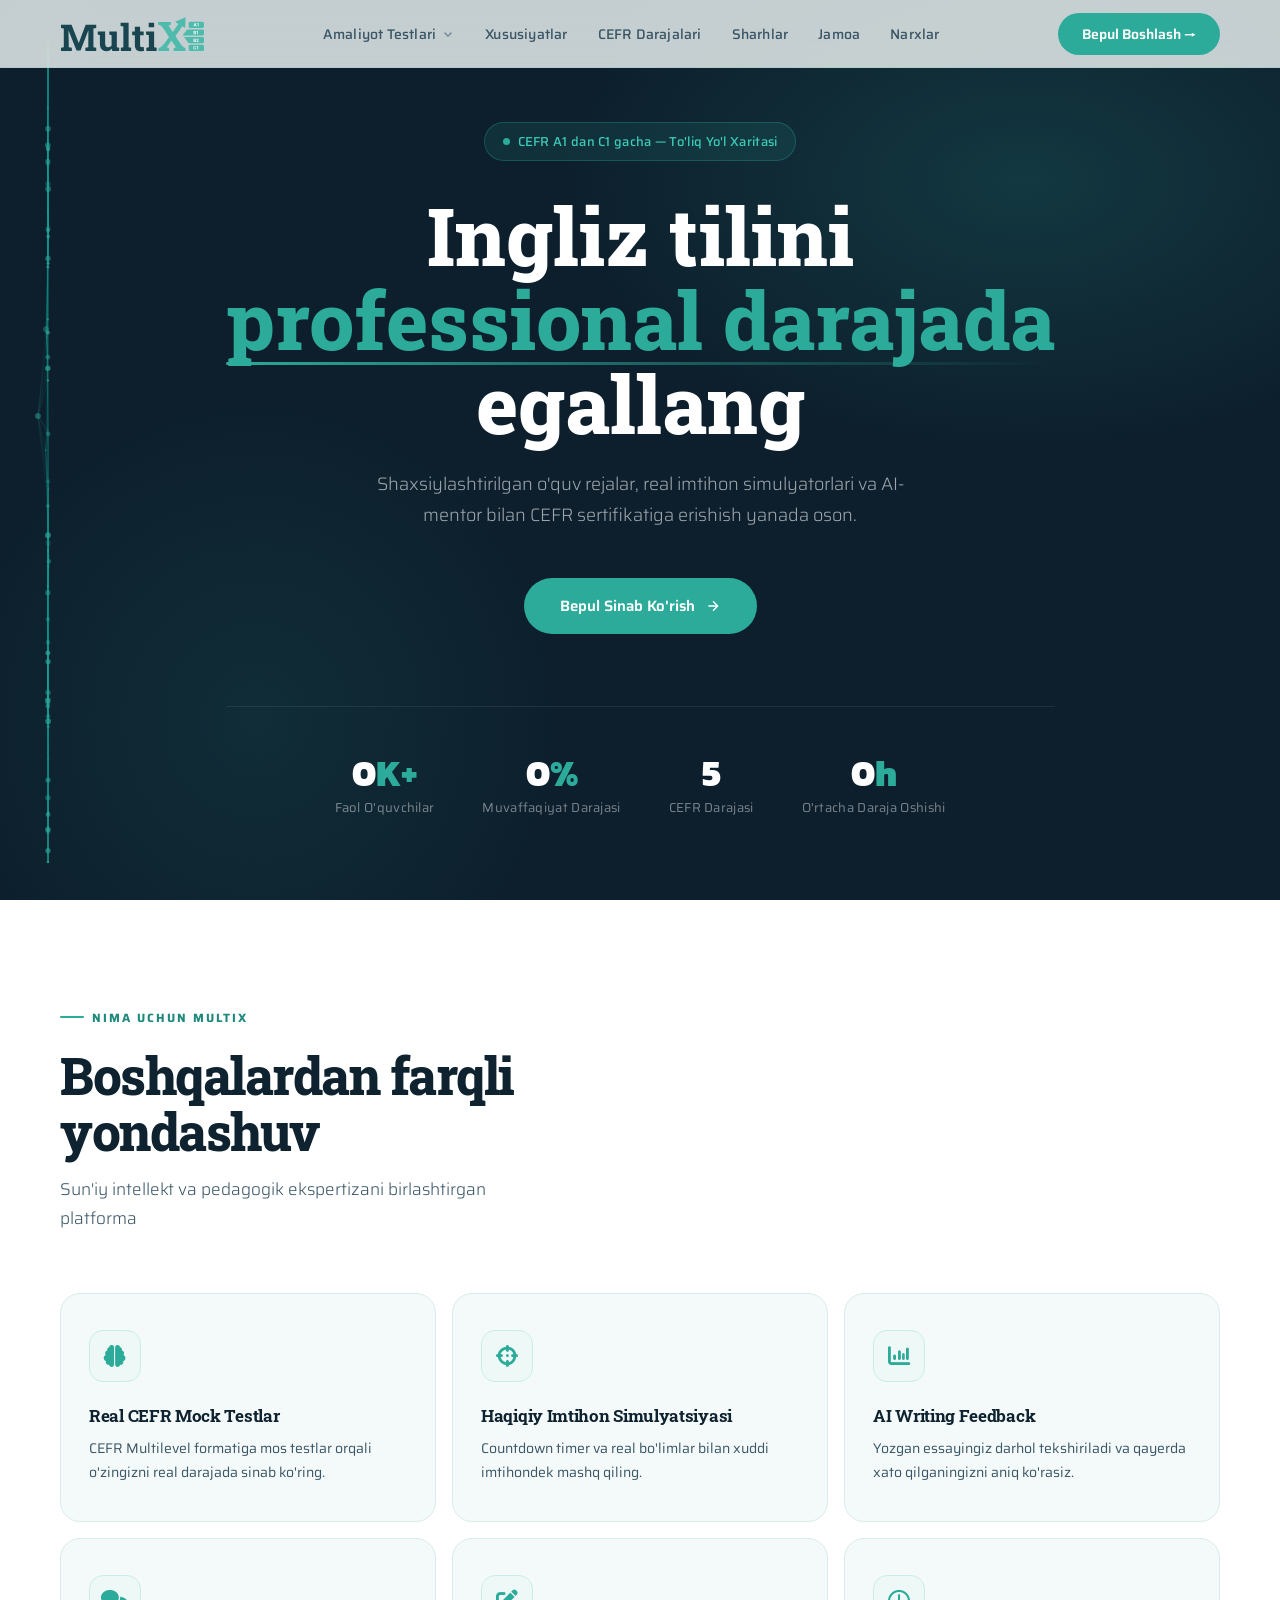
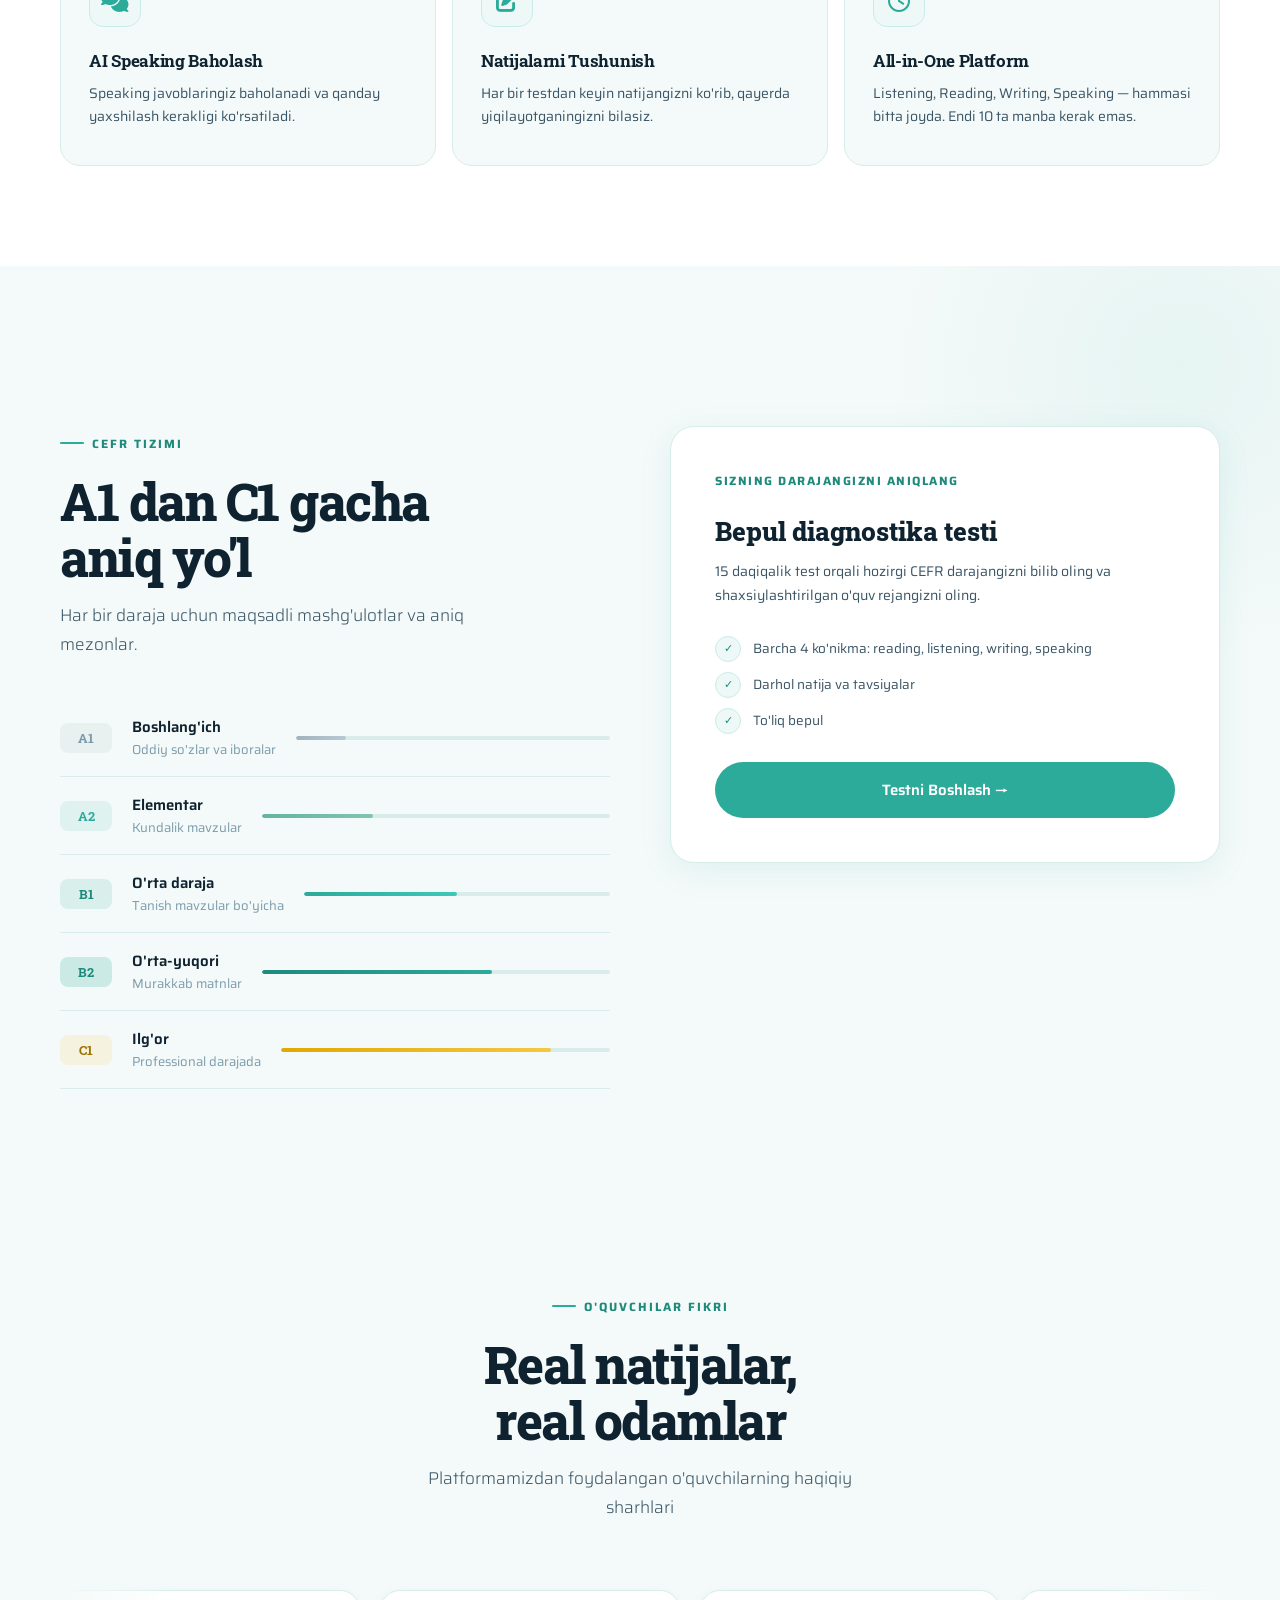
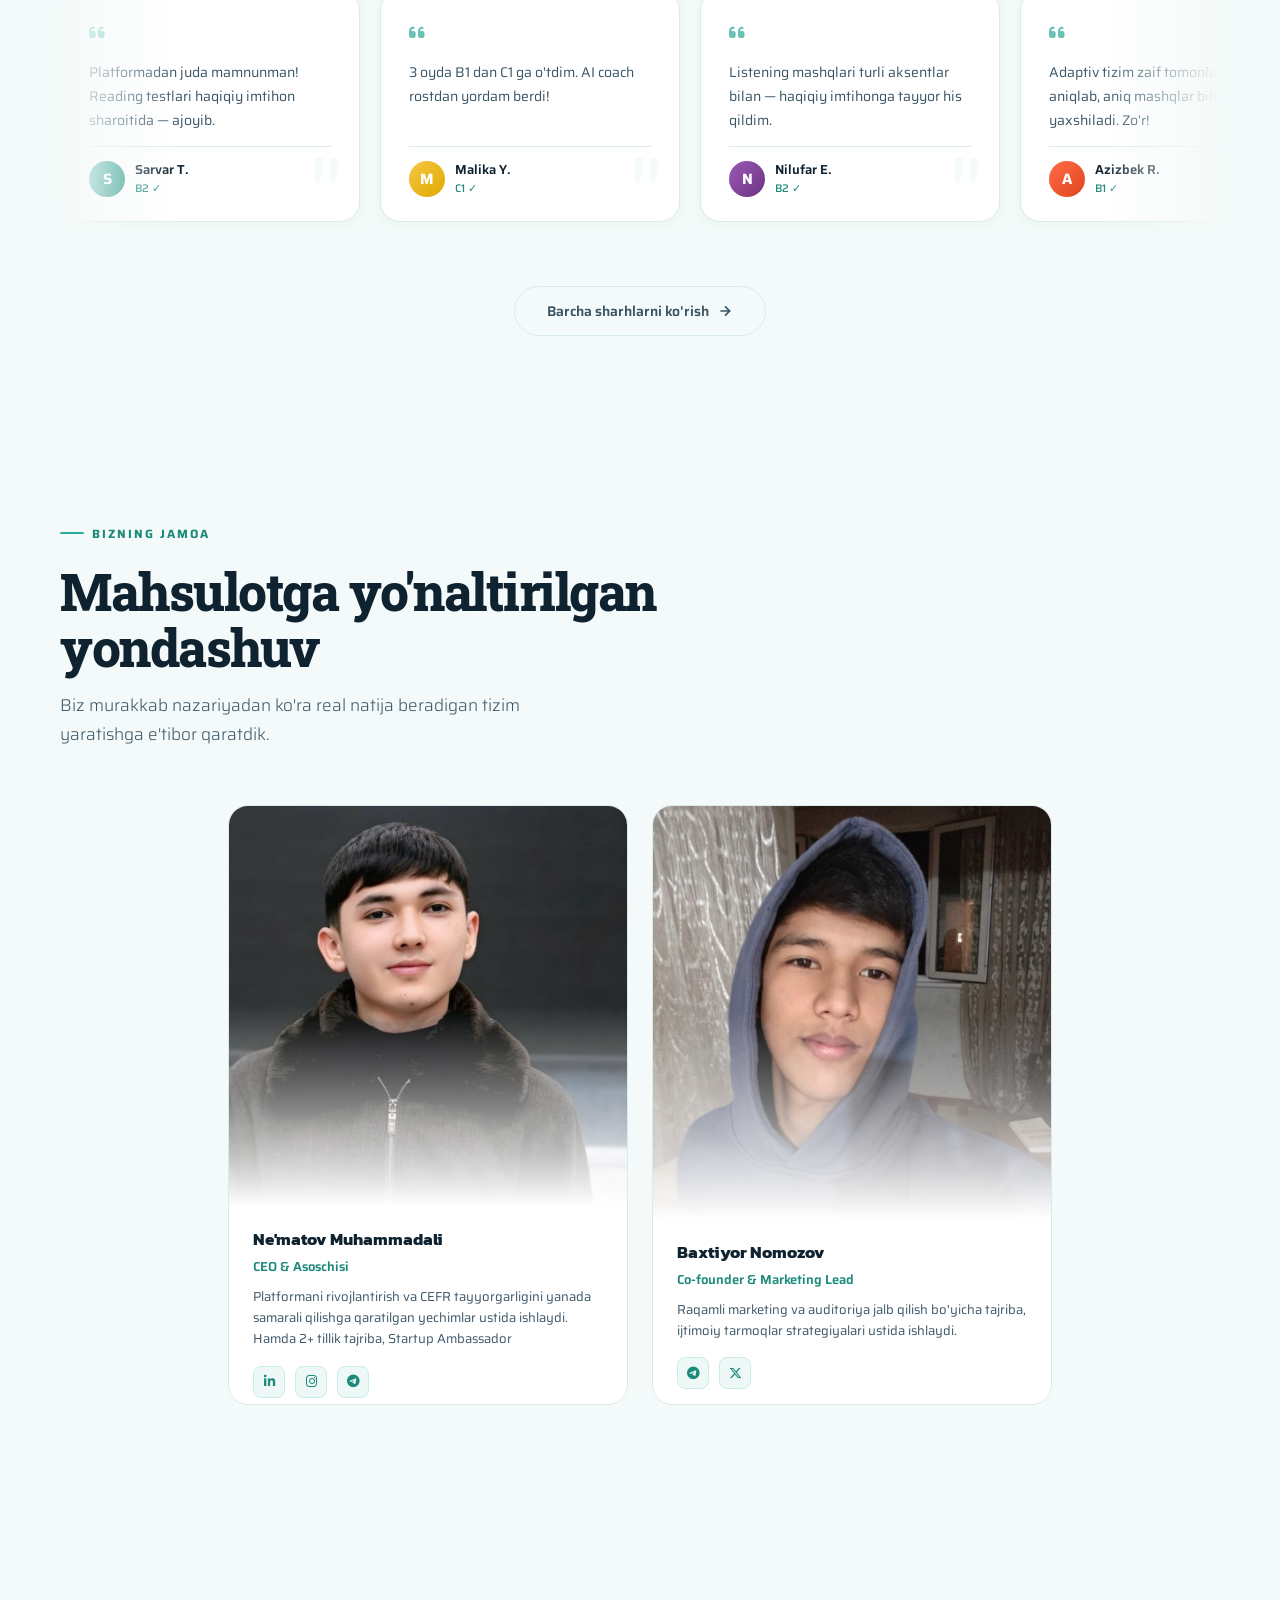
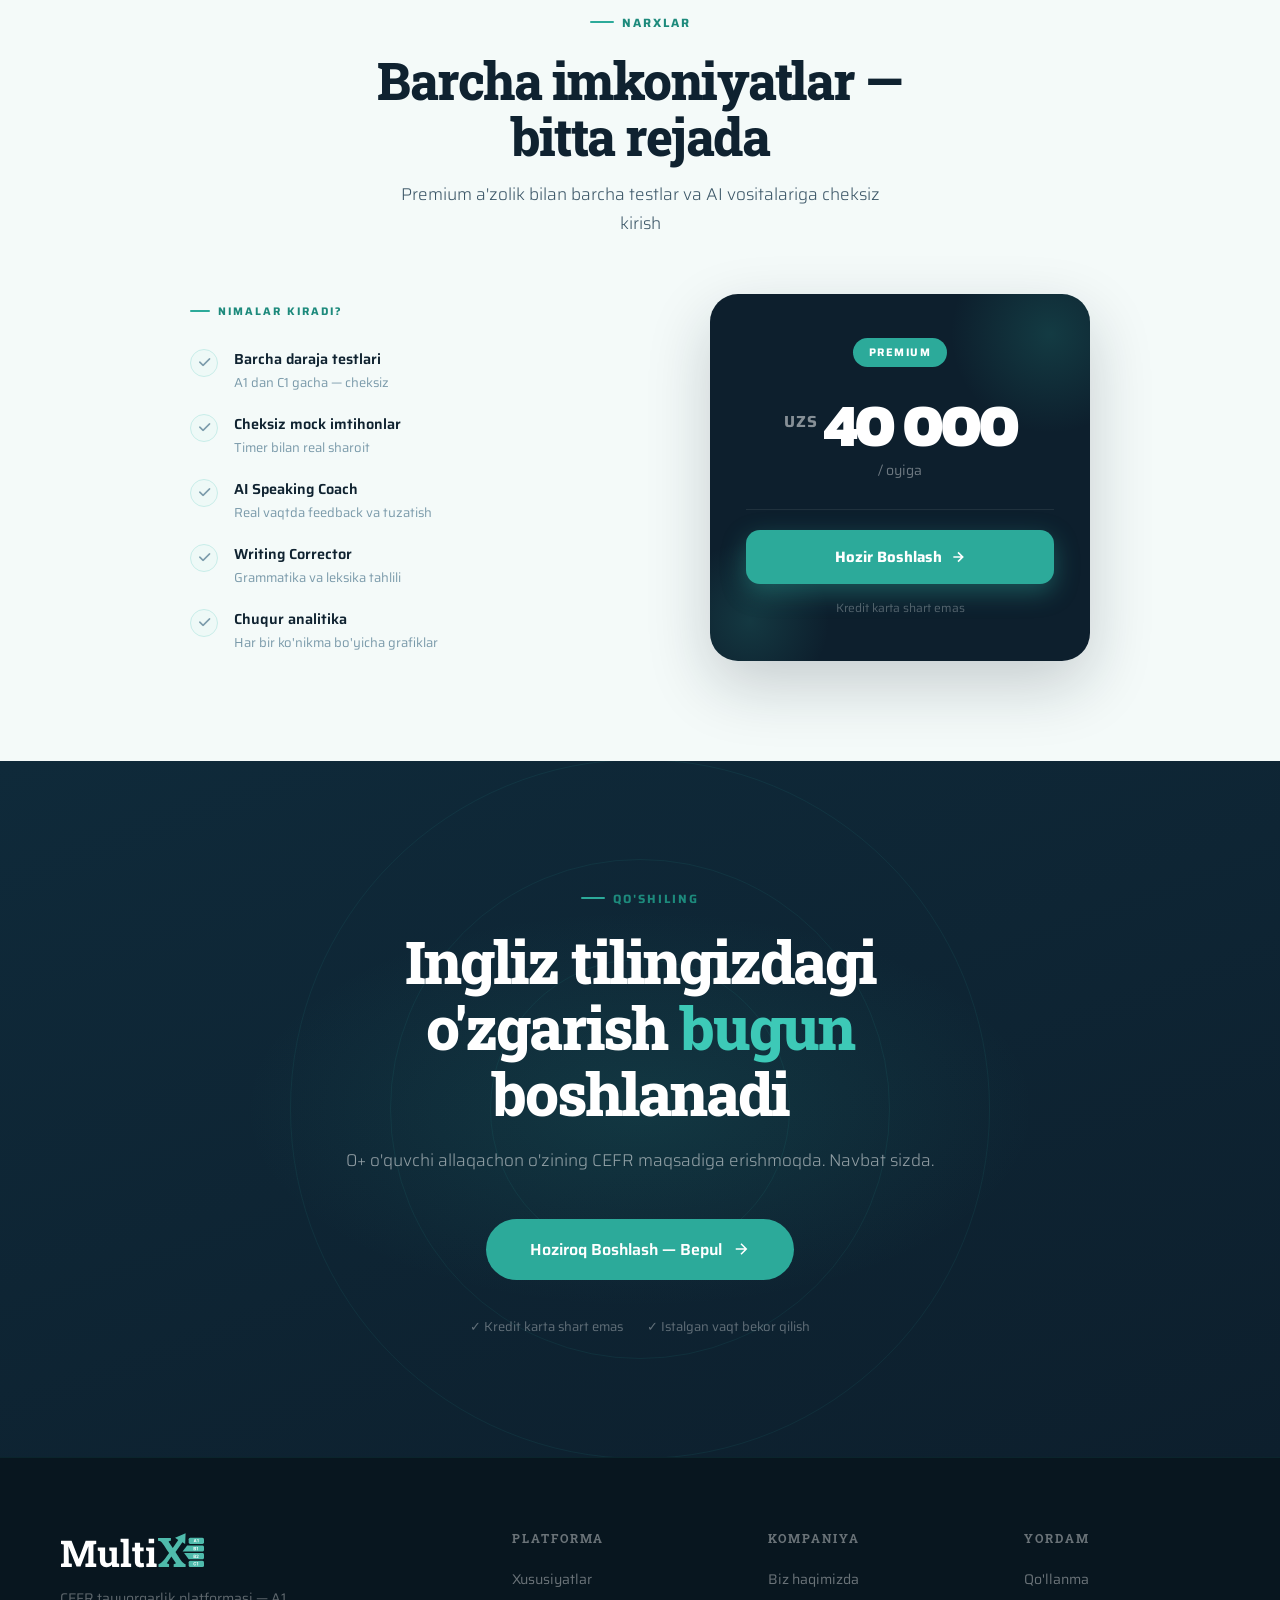
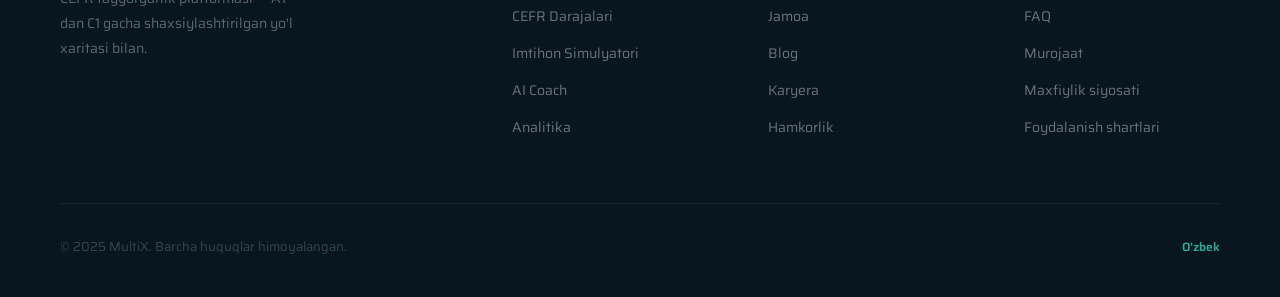
==== commit 64b754a5: "Fix Pyment Section" ====
--- a/index.html
+++ b/index.html
@@ -77,7 +77,7 @@
     <li><a href="#team">Jamoa</a></li>
     <li><a href="#plans">Narxlar</a></li>
   </ul>
-  <a href="./Pages/auth.html" class="nav-cta">Bepul Boshlash →</a>
+  <a href="./Pages/auth.html" onclick="event.preventDefault(); goToAuth();" class="nav-cta">Bepul Boshlash →</a>
 </nav>
 
 <!-- HERO -->
@@ -89,7 +89,7 @@
     <h1>Ingliz tilini<br><span class="line-teal">professional darajada</span><br>egallang</h1>
     <p>Shaxsiylashtirilgan o'quv rejalar, real imtihon simulyatorlari va AI-mentor bilan CEFR sertifikatiga erishish yanada oson.</p>
     <div class="hero-actions">
-      <a href="./Pages/auth.html" class="btn-primary">
+      <a href="./Pages/auth.html" onclick="event.preventDefault(); goToAuth();" class="btn-primary">
         Bepul Sinab Ko'rish
         <svg width="16" height="16" viewBox="0 0 24 24" fill="none" stroke="currentColor" stroke-width="2"><path d="M5 12h14M12 5l7 7-7 7"/></svg>
       </a>
@@ -166,7 +166,7 @@
             <div style="display:flex;align-items:center;gap:12px;font-size:13.5px;color:#3a5566"><div style="width:26px;height:26px;background:#eef9f7;border:1px solid #c8ede9;border-radius:50%;display:flex;align-items:center;justify-content:center;color:#1d8a7c;font-size:11px;flex-shrink:0">✓</div>Darhol natija va tavsiyalar</div>
             <div style="display:flex;align-items:center;gap:12px;font-size:13.5px;color:#3a5566"><div style="width:26px;height:26px;background:#eef9f7;border:1px solid #c8ede9;border-radius:50%;display:flex;align-items:center;justify-content:center;color:#1d8a7c;font-size:11px;flex-shrink:0">✓</div>To'liq bepul</div>
           </div>
-          <a href="./Pages/auth.html"><button class="btn-primary" style="width:100%;justify-content:center;border:none;cursor:pointer">Testni Boshlash →</button></a>
+          <a href="./Pages/auth.html" onclick="event.preventDefault(); goToAuth();"><button class="btn-primary" style="width:100%;justify-content:center;border:none;cursor:pointer">Testni Boshlash →</button></a>
         </div>
       </div>
     </div>
@@ -258,10 +258,11 @@
         </div>
         <div class="plan-solo-period">/ oyiga</div>
         <div class="plan-solo-divider"></div>
-        <a href="./Pages/auth.html" class="plan-solo-btn">
-          Hozir Boshlash
-          <svg width="16" height="16" viewBox="0 0 24 24" fill="none" stroke="currentColor" stroke-width="2.5"><path d="M5 12h14M12 5l7 7-7 7"/></svg>
-        </a>
+<!-- YANGI -->
+<a href="#" onclick="event.preventDefault(); openPayment();" class="plan-solo-btn">
+  Hozir Boshlash
+  <svg width="16" height="16" viewBox="0 0 24 24" fill="none" stroke="currentColor" stroke-width="2.5"><path d="M5 12h14M12 5l7 7-7 7"/></svg>
+</a>
         <p class="plan-solo-note">Kredit karta shart emas</p>
         <div class="psc-orb psc-orb-1"></div>
         <div class="psc-orb psc-orb-2"></div>
@@ -282,7 +283,7 @@
     <h2>Ingliz tilingizdagi<br>o'zgarish <span style="color:#3dc9b7">bugun</span><br>boshlanadi</h2>
     <p>0+ o'quvchi allaqachon o'zining CEFR maqsadiga erishmoqda. Navbat sizda.</p>
     <div class="cta-btns">
-      <a href="./Pages/auth.html" class="btn-primary" style="font-size:16px;padding:18px 44px">
+      <a href="./Pages/auth.html" onclick="event.preventDefault(); goToAuth();" class="btn-primary" style="font-size:16px;padding:18px 44px">
         Hoziroq Boshlash — Bepul
         <svg width="18" height="18" viewBox="0 0 24 24" fill="none" stroke="currentColor" stroke-width="2"><path d="M5 12h14M12 5l7 7-7 7"/></svg>
       </a>
@@ -313,7 +314,157 @@
   </div>
 </footer>
 
+<!-- PAYMENT MODAL -->
+<div id="paymentModal" style="display:none; position:fixed; inset:0; z-index:9999; background:rgba(13,31,45,0.7); backdrop-filter:blur(6px); align-items:center; justify-content:center;">
+  <div style="background:#fff; border-radius:24px; padding:44px 40px; max-width:480px; width:90%; position:relative; box-shadow:0 32px 80px rgba(0,0,0,0.2); animation: fadeUp 0.35s ease both;">
+    <button onclick="closePayment()" style="position:absolute; top:18px; right:20px; background:none; border:none; font-size:20px; color:#7a9aaa; cursor:pointer;">
+      <i class="fa-solid fa-xmark"></i>
+    </button>
+
+    <div style="text-align:center; margin-bottom:28px;">
+      <div style="width:56px; height:56px; background:linear-gradient(135deg,#2caa9a,#1d8a7c); border-radius:16px; display:flex; align-items:center; justify-content:center; margin:0 auto 16px; font-size:24px; color:#fff;">
+        <i class="fa-solid fa-crown"></i>
+      </div>
+      <h2 style="font-family:'Roboto Slab',serif; font-size:22px; font-weight:800; color:#0f2230; margin-bottom:8px;">Premium A'zolik</h2>
+      <div style="font-size:28px; font-weight:800; font-family:'Kanit',sans-serif; color:#2caa9a;">UZS 40 000 <span style="font-size:15px; color:#7a9aaa; font-weight:500;">/ oyiga</span></div>
+    </div>
+
+    <!-- YANGI -->
+<div style="background:#f4faf9; border:1px solid #d8ecea; border-radius:16px; padding:20px 22px; margin-bottom:24px;">
+  <div style="font-size:12px; font-weight:700; color:#1d8a7c; letter-spacing:1.5px; text-transform:uppercase; margin-bottom:14px;">To'lov rekvizitlari</div>
+
+  <!-- Karta raqami -->
+  <div style="background:#fff; border:1.5px solid #d8ecea; border-radius:12px; padding:14px 16px; margin-bottom:10px;">
+    <div style="font-size:11px; color:#7a9aaa; font-weight:600; margin-bottom:6px; text-transform:uppercase; letter-spacing:1px;">Karta raqami</div>
+    <div style="display:flex; align-items:center; justify-content:space-between; gap:10px;">
+      <span id="cardNumber" style="font-family:'Kanit',sans-serif; font-size:18px; font-weight:700; color:#0f2230; letter-spacing:2px;">9860 1201 3511 5240</span>
+      <button onclick="copyCard('cardNumber', this)" style="background:#eef9f7; border:1px solid #c8ede9; border-radius:8px; padding:6px 12px; font-size:12px; font-weight:600; color:#1d8a7c; cursor:pointer; display:flex; align-items:center; gap:5px; white-space:nowrap; transition:all 0.2s;">
+        <i class="fa-regular fa-copy"></i> Nusxalash
+      </button>
+    </div>
+  </div>
+
+  <!-- Karta egasi -->
+  <div style="background:#fff; border:1.5px solid #d8ecea; border-radius:12px; padding:14px 16px; margin-bottom:16px;">
+    <div style="font-size:11px; color:#7a9aaa; font-weight:600; margin-bottom:6px; text-transform:uppercase; letter-spacing:1px;">Karta egasi</div>
+    <div style="display:flex; align-items:center; justify-content:space-between; gap:10px;">
+      <span id="cardOwner" style="font-size:15px; font-weight:700; color:#0f2230;">GULLOLA NARZULLAEVA</span>
+      <button onclick="copyCard('cardOwner', this)" style="background:#eef9f7; border:1px solid #c8ede9; border-radius:8px; padding:6px 12px; font-size:12px; font-weight:600; color:#1d8a7c; cursor:pointer; display:flex; align-items:center; gap:5px; white-space:nowrap; transition:all 0.2s;">
+        <i class="fa-regular fa-copy"></i> Nusxalash
+      </button>
+    </div>
+  </div>
+
+  <!-- Qadamlar -->
+  <div style="display:flex; flex-direction:column; gap:8px;">
+    <div style="display:flex; align-items:center; gap:10px; font-size:13px; color:#3a5566;">
+      <div style="width:22px; height:22px; background:#2caa9a; border-radius:50%; display:flex; align-items:center; justify-content:center; color:#fff; font-size:10px; font-weight:700; flex-shrink:0;">1</div>
+      Yuqoridagi kartaga 40 000 UZS o'tkazing
+    </div>
+    <div style="display:flex; align-items:center; gap:10px; font-size:13px; color:#3a5566;">
+      <div style="width:22px; height:22px; background:#2caa9a; border-radius:50%; display:flex; align-items:center; justify-content:center; color:#fff; font-size:10px; font-weight:700; flex-shrink:0;">2</div>
+      Chek rasmini Telegram ga yuboring
+    </div>
+    <div style="display:flex; align-items:center; gap:10px; font-size:13px; color:#3a5566;">
+      <div style="width:22px; height:22px; background:#2caa9a; border-radius:50%; display:flex; align-items:center; justify-content:center; color:#fff; font-size:10px; font-weight:700; flex-shrink:0;">3</div>
+      Bir necha daqiqada Premium faollashtiriladi
+    </div>
+  </div>
+</div>
+
+    <a id="paymentTelegramBtn" href="#" target="_blank"
+      style="display:flex; align-items:center; justify-content:center; gap:10px; width:100%; padding:15px; border-radius:14px; background:linear-gradient(135deg,#2196f3,#1565c0); color:#fff; font-family:'Saira',sans-serif; font-size:15px; font-weight:700; text-decoration:none; transition:all 0.3s; box-shadow:0 8px 24px rgba(33,150,243,0.3);">
+      <i class="fa-brands fa-telegram" style="font-size:20px;"></i>
+      Telegram orqali to'lash
+    </a>
+    <p style="text-align:center; margin-top:12px; font-size:12px; color:#7a9aaa;">
+      <i class="fa-solid fa-shield-halved" style="color:#2caa9a;"></i>
+      Xavfsiz va tez — 5 daqiqada faol
+    </p>
+  </div>
+</div>
+
 <script>
+/* ══ AUTH LINKS ══ */
+function goToAuth() {
+    const token = localStorage.getItem('cp_token');
+    if (token) {
+        window.location.href = './Pages/dashboard.html';
+    } else {
+        window.location.href = './Pages/auth.html';
+    }
+}
+
+/* ══ PAYMENT MODAL ══ */
+const TELEGRAM_BOT = 'https://t.me/muhammadali_100'; // ← Telegram linkingizni shu yerga yozing
+
+// YANGI
+function openPayment() {
+    const modal = document.getElementById('paymentModal');
+    const tgBtn = document.getElementById('paymentTelegramBtn');
+
+    const user = sessionStorage.getItem('cp_user');
+    let tgLink = TELEGRAM_BOT;
+    if (user) {
+        try {
+            const u = JSON.parse(user);
+            tgLink = `${TELEGRAM_BOT}?start=premium_${u.id || ''}`;
+        } catch(e) {}
+    }
+    tgBtn.href = tgLink;
+
+    modal.style.display = 'flex';
+    document.body.style.overflow = 'hidden';
+}
+function closePayment() {
+    document.getElementById('paymentModal').style.display = 'none';
+    document.body.style.overflow = '';
+}
+
+function copyCard(elId, btn) {
+    const text = document.getElementById(elId).textContent.replace(/\s+/g, ' ').trim();
+    navigator.clipboard.writeText(text).then(() => {
+        const orig = btn.innerHTML;
+        btn.innerHTML = '<i class="fa-solid fa-check"></i> Nusxalandi!';
+        btn.style.background = '#2caa9a';
+        btn.style.color = '#fff';
+        btn.style.borderColor = '#2caa9a';
+        setTimeout(() => {
+            btn.innerHTML = orig;
+            btn.style.background = '';
+            btn.style.color = '';
+            btn.style.borderColor = '';
+        }, 2000);
+    });
+}
+
+// Modal tashqarisiga bosilsa yopilsin
+document.getElementById('paymentModal').addEventListener('click', function(e) {
+    if (e.target === this) closePayment();
+});
+
+/* ══ AUTH REDIRECT ══ */
+(function checkAuth() {
+    const token = localStorage.getItem('cp_token');
+    if (!token) return;
+    
+    fetch('https://api.multx.uz/auth/me', {
+        headers: { 'Authorization': `Bearer ${token}` }
+    })
+    .then(res => {
+        if (res.ok) window.location.replace('./Pages/dashboard.html');
+        else localStorage.removeItem('cp_token');
+    })
+    .catch(() => {});
+})();
+
+// Auth dan qaytib kelganda payment modal ochish
+if (sessionStorage.getItem('cp_open_payment') === 'true') {
+    sessionStorage.removeItem('cp_open_payment');
+    // Sahifa to'liq yuklanganidan keyin ochish
+    window.addEventListener('load', () => setTimeout(openPayment, 600));
+}
+
 /* ══ CURSOR ══ */
 const cursor = document.getElementById('cursor');
 const ring   = document.getElementById('cursorRing');
